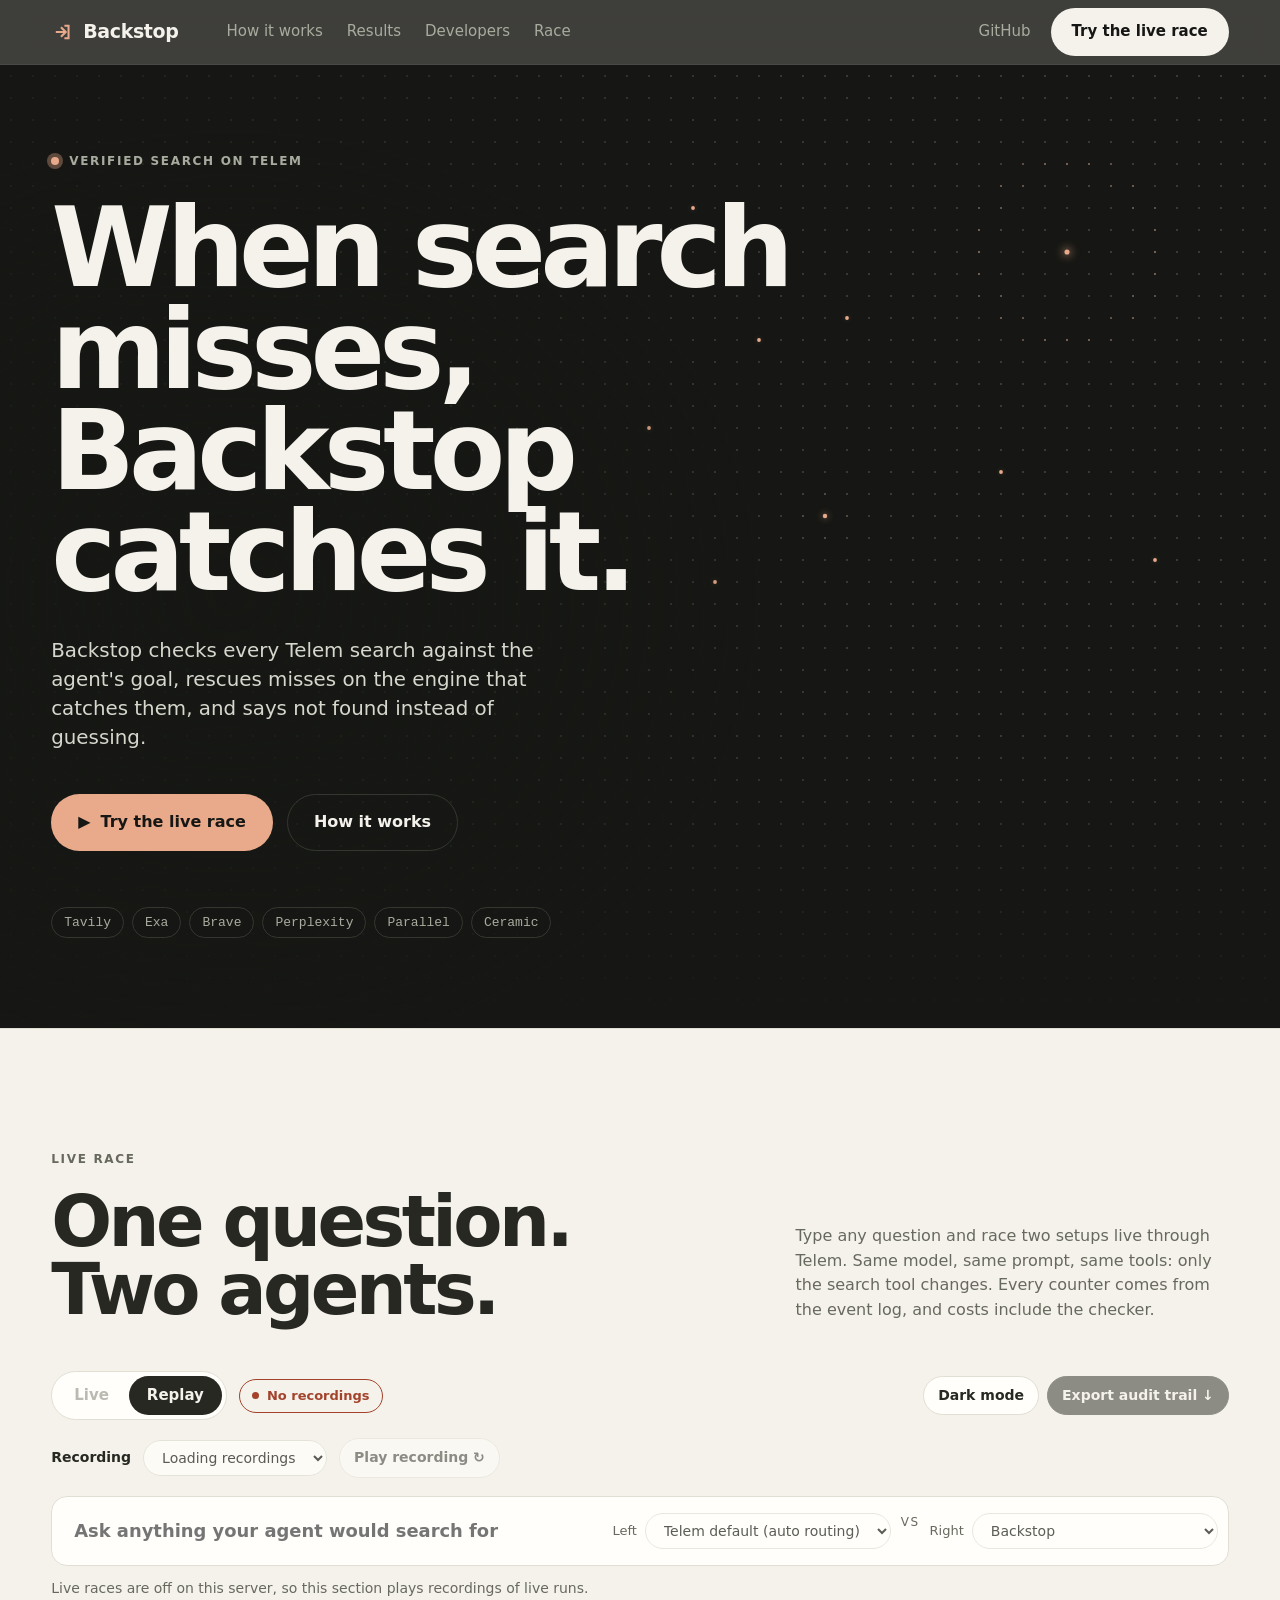
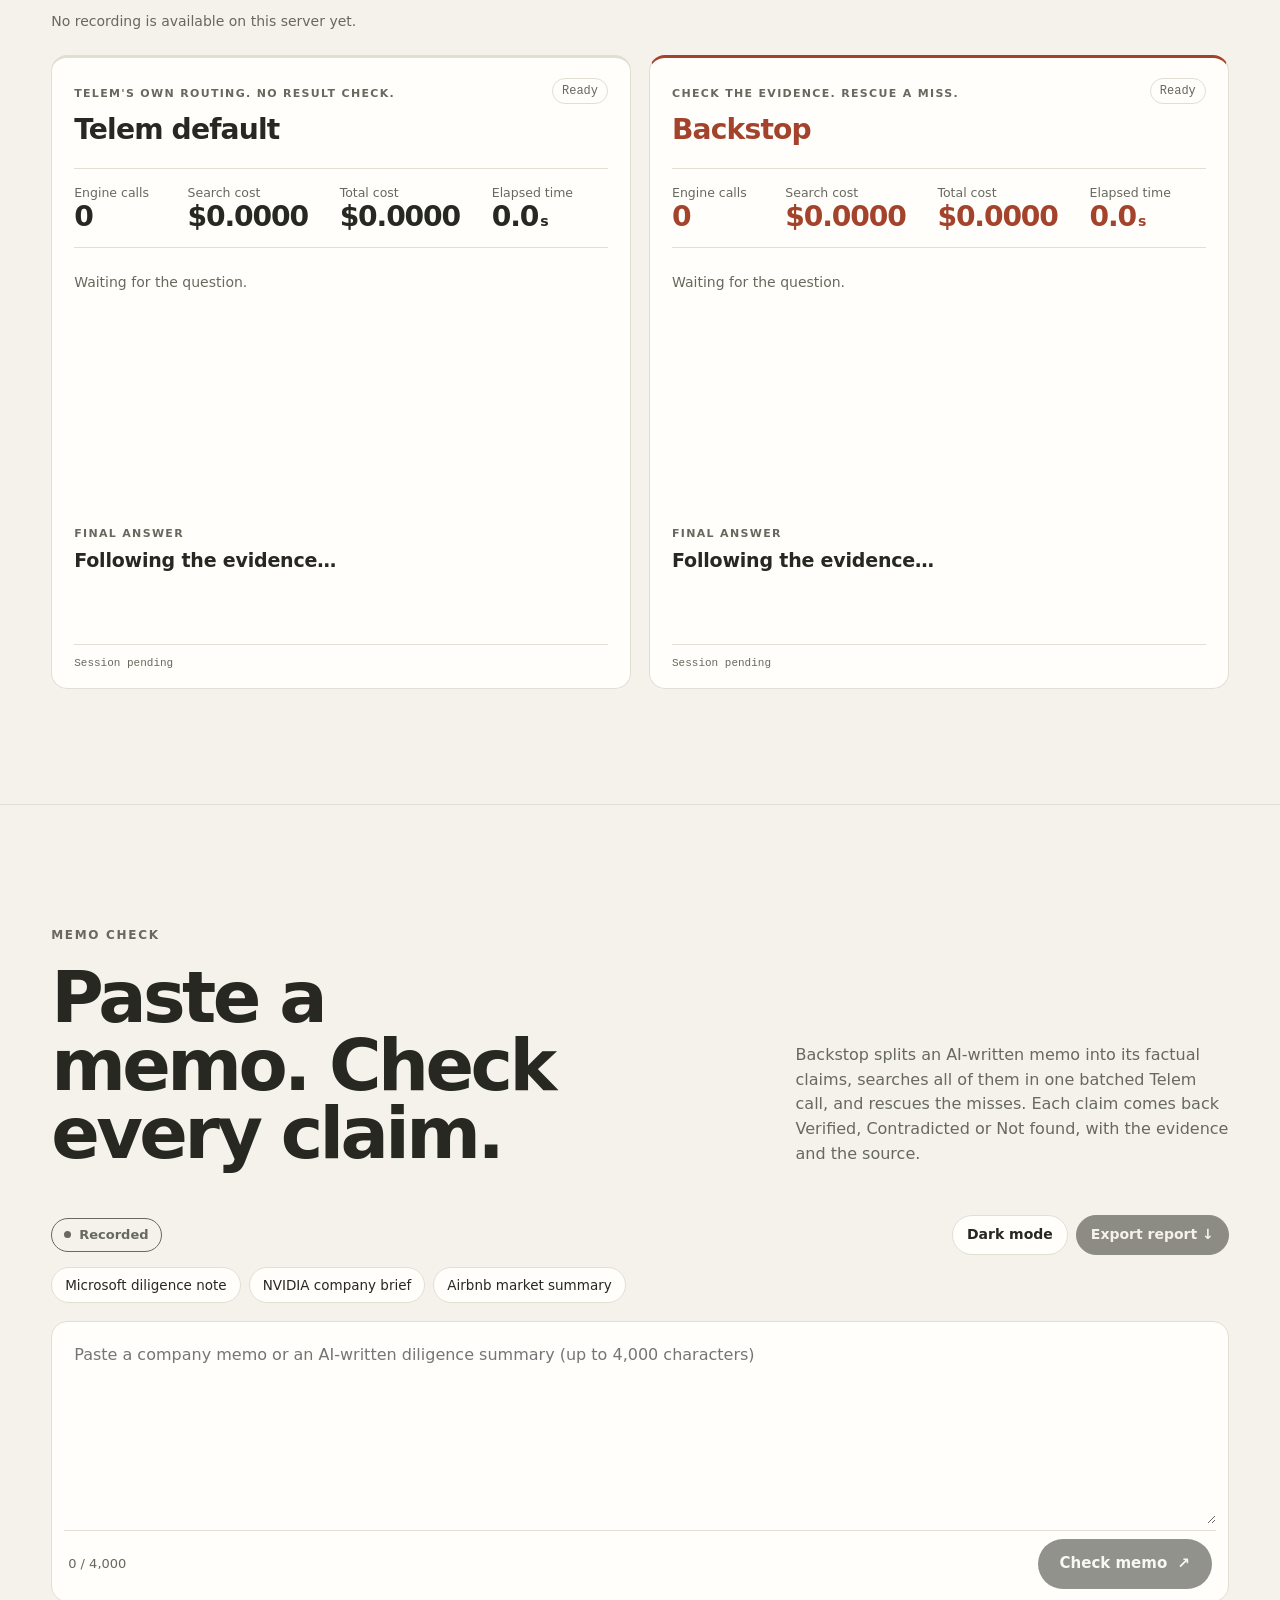
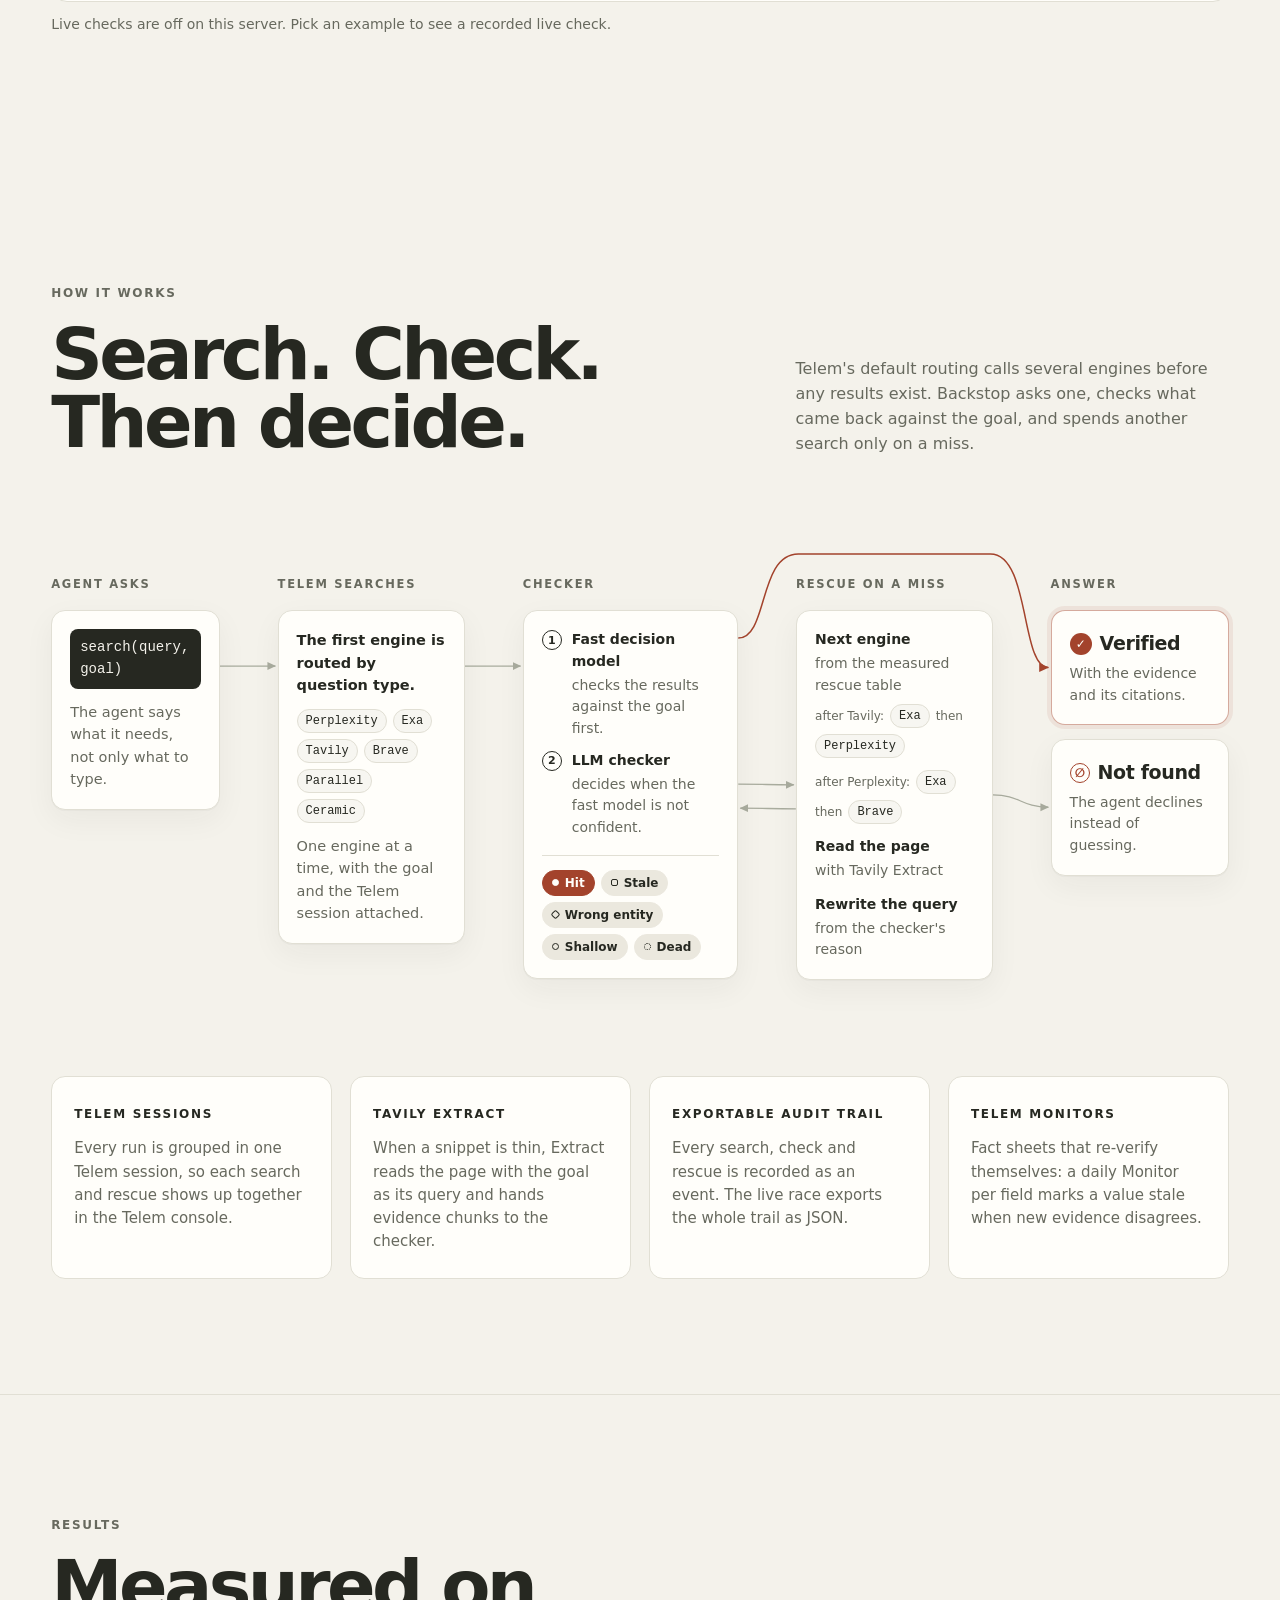
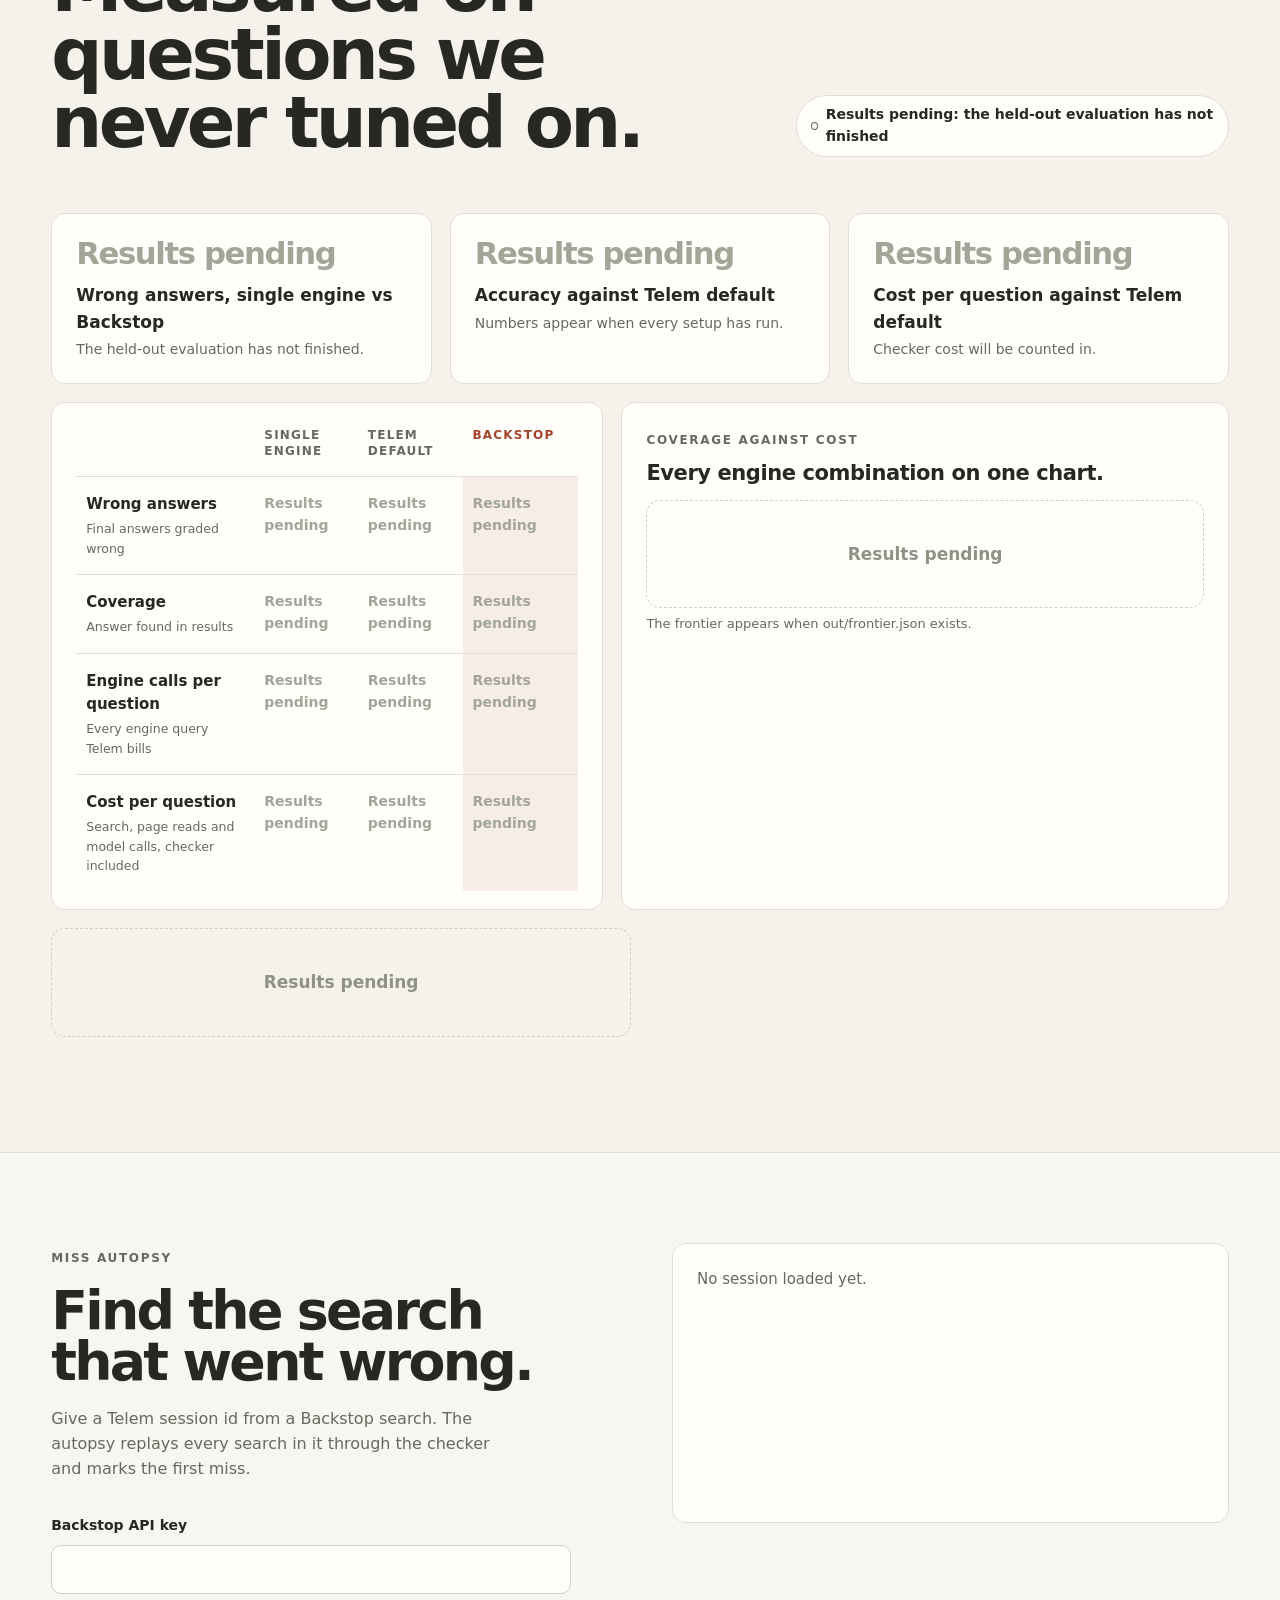
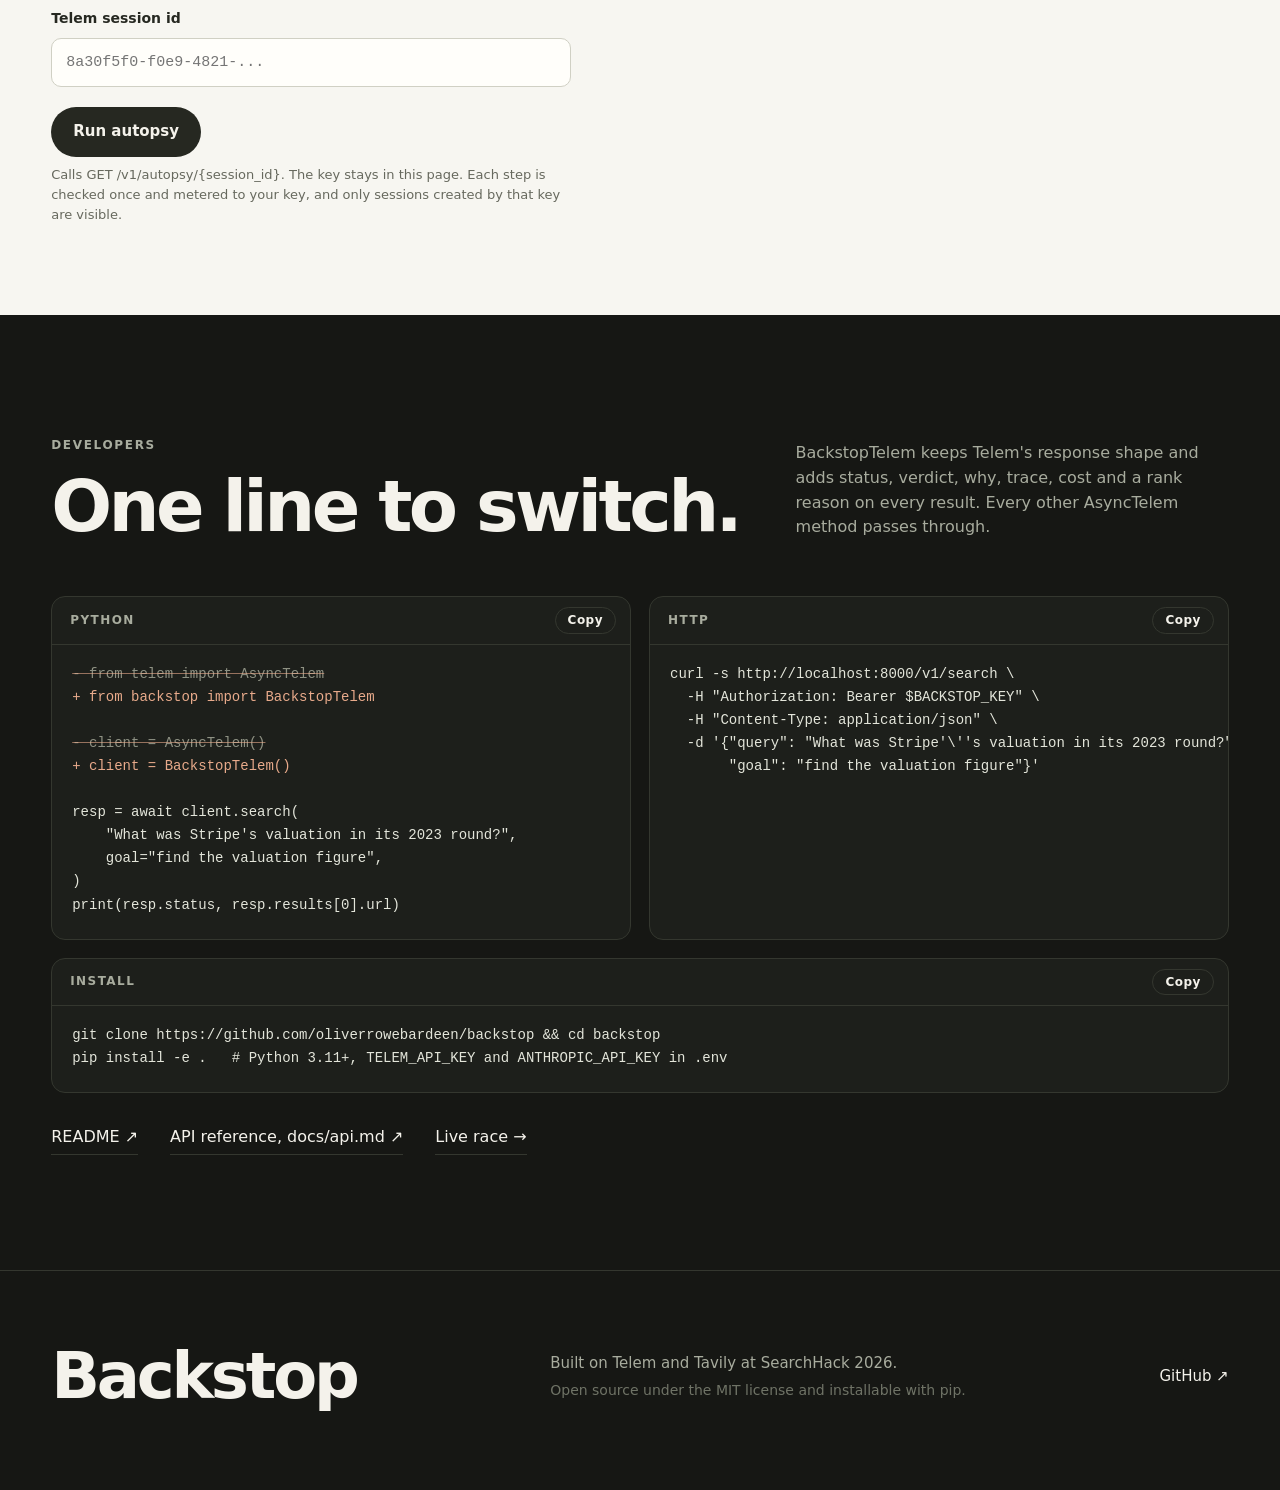
==== ui/index.html @ 107531ae "S10: Check a memo section on the product page: examples, live check, highlights, side panel, export " ====
<!doctype html>
<html lang="en">
<head>
  <meta charset="utf-8">
  <meta name="viewport" content="width=device-width, initial-scale=1">
  <meta name="theme-color" content="#161714">
  <title>Backstop · Verified search on Telem</title>
  <meta name="description" content="Backstop checks every Telem search against the agent's goal, rescues misses on the engine that catches them, and says not found instead of guessing.">
  <meta property="og:title" content="Backstop · When search misses, Backstop catches it.">
  <meta property="og:description" content="Verified search for AI agents, built on Telem and Tavily.">
  <link rel="icon" href="/ui/favicon.svg" type="image/svg+xml">
  <link rel="stylesheet" href="/ui/style.css">
  <script type="module" src="/ui/app.js"></script>
  <script type="module" src="/ui/race.js"></script>
  <link rel="stylesheet" href="/ui/memo.css">
  <script type="module" src="/ui/memo.js"></script>
</head>
<body>
  <a class="skip" href="#race">Skip to the live race</a>

  <header class="nav" id="top">
    <div class="wrap nav-inner">
      <a class="wordmark" href="/" aria-label="Backstop home">
        <svg viewBox="0 0 64 64" aria-hidden="true" class="mark"><path d="M39 14h12v36H39M14 32h29M29 18l14 14-14 14" fill="none" stroke="currentColor" stroke-width="6"/></svg>
        <span>Backstop</span>
      </a>
      <nav class="nav-links" aria-label="Sections">
        <a href="#how">How it works</a>
        <a href="#results">Results</a>
        <a href="#developers">Developers</a>
        <a href="#race">Race</a>
      </nav>
      <div class="nav-actions">
        <a class="nav-github" href="https://github.com/oliverrowebardeen/backstop" rel="noopener noreferrer">GitHub</a>
        <a class="btn btn-primary" href="#race">Try the live race</a>
      </div>
    </div>
  </header>

  <main>
    <section class="hero dark" aria-labelledby="hero-title">
      <canvas class="dots" aria-hidden="true"></canvas>
      <div class="wrap hero-inner">
        <p class="label label-dark"><span class="live-dot" aria-hidden="true"></span>Verified search on Telem</p>
        <h1 id="hero-title">When search misses, <span class="nowrap">Backstop</span> catches&nbsp;it.</h1>
        <p class="hero-sub">Backstop checks every Telem search against the agent's goal, rescues misses on the engine that catches them, and says not found instead of guessing.</p>
        <div class="hero-ctas">
          <a class="btn btn-accent btn-lg" href="#race"><span aria-hidden="true">&#9654;</span> Try the live race</a>
          <a class="btn btn-ghost btn-lg" href="#how">How it works</a>
        </div>
        <ul class="hero-engines" aria-label="Engines Backstop can call through Telem; the first engine is routed by question type">
          <li>Tavily</li><li>Exa</li><li>Brave</li><li>Perplexity</li><li>Parallel</li><li>Ceramic</li>
        </ul>
      </div>
    </section>

    <section class="race-section" id="race" data-theme="light" aria-labelledby="race-title">
      <div class="wrap">
        <div class="section-head">
          <div>
            <p class="label">Live race</p>
            <h2 id="race-title">One question. Two&nbsp;agents.</h2>
          </div>
          <p class="section-intro">Type any question and race two setups live through Telem. Same model, same prompt, same tools: only the search tool changes. Every counter comes from the event log, and costs include the checker.</p>
        </div>
        <div class="race-bar">
          <div class="race-modes">
            <div class="mode-toggle" role="group" aria-label="Race mode">
              <button type="button" id="mode-live" aria-pressed="false">Live</button>
              <button type="button" id="mode-replay" aria-pressed="true">Replay</button>
            </div>
            <span id="race-mode" class="race-badge">Loading</span>
          </div>
          <div class="race-tools">
            <button class="chip-button" id="race-theme" type="button" aria-pressed="true" aria-label="Toggle race dark mode">Dark mode</button>
            <button class="chip-button" id="stop-button" type="button" hidden>Stop run &#9632;</button>
            <button class="chip-button" id="save-recording" type="button" hidden>Save as recording</button>
            <button class="chip-button chip-button-strong" id="export-audit" type="button" disabled>Export audit trail &#8595;</button>
          </div>
        </div>
        <div class="race-recording" id="replay-controls">
          <label for="replay-select">Recording</label>
          <select id="replay-select" disabled><option>Loading recordings</option></select>
          <button class="chip-button" id="replay-button" type="button" disabled>Play recording &#8635;</button>
        </div>
        <form id="race-form" class="race-form" novalidate>
          <div class="race-input">
            <label class="sr-only" for="question">Your question</label>
            <input id="question" name="question" readonly placeholder="Ask anything your agent would search for" maxlength="300" required autocomplete="off" aria-describedby="question-error">
            <button class="btn btn-dark" id="run-button" type="submit" hidden disabled>Run race <span aria-hidden="true">&#8599;</span></button>
          </div>
          <div class="setup-pickers">
            <label>Left <select id="left-setup" disabled><option value="telem_default">Telem default (auto routing)</option><option value="single">Single engine (Tavily)</option><option value="second_opinion">Backstop</option></select></label>
            <span class="versus" aria-hidden="true">vs</span>
            <label>Right <select id="right-setup" disabled><option value="telem_default">Telem default (auto routing)</option><option value="single">Single engine (Tavily)</option><option value="second_opinion" selected>Backstop</option></select></label>
          </div>
        </form>
        <p id="question-error" class="race-error" role="alert" hidden></p>
        <div class="example-chips" id="example-chips" aria-label="Example questions" hidden></div>
        <p id="replay-only" class="race-note">Live races are off on this server, so this section plays recordings of live runs.</p>
        <div id="demo-code-box" class="race-credentials" hidden><label for="demo-code">Demo code</label><input id="demo-code" type="password" autocomplete="off" spellcheck="false" aria-describedby="demo-help"><p id="demo-help">Ask the team for the code. It is remembered in this browser.</p></div>
        <div id="credentials" class="race-credentials" hidden><label for="api-key">Backstop API key</label><input id="api-key" type="password" autocomplete="off" spellcheck="false" aria-describedby="key-help"><p id="key-help">Required for live races on this server. Kept only in this page until you close or reload it.</p></div>
        <p id="race-message" class="race-message" role="status"></p>
        <div class="columns" id="columns"></div>
        <p class="race-honest" id="race-honest" hidden></p>
      </div>
      <template id="column-template"><article class="race-column"><header class="column-head"><div><span class="column-tag"></span><h3 class="column-name"></h3></div><span class="run-status">Ready</span></header><dl class="counters"><div title="Every engine query Telem runs and bills. One Telem default request can fan out to many engines."><dd class="engine-count">0</dd><dt>Engine calls</dt></div><div title="Engine calls, page reads and the checker."><dd class="search-cost">$0.0000</dd><dt>Search cost</dt></div><div title="Search cost plus the agent model's own turns."><dd class="cost-count">$0.0000</dd><dt>Total cost</dt></div><div><dd class="time-count">0.0<span>s</span></dd><dt>Elapsed time</dt></div></dl><ol class="steps" aria-label="Search events"><li class="empty">Waiting for the question.</li></ol><div class="answer"><p class="answer-label">Final answer</p><p class="answer-text">Following the evidence.</p><div class="sources"></div><details class="answer-details" hidden><summary>Read full answer</summary><p class="answer-full"></p></details><p class="grade-note" hidden>Not graded: live question</p><button class="chip-button watch-recorded" type="button" hidden>Watch a recorded run instead</button></div><p class="session">Session pending</p></article></template>
    </section>

    <!-- S10: Check a memo (ui/memo.js, ui/memo.css) -->
    <section class="race-section memo-section" id="memo" data-theme="light" aria-labelledby="memo-title">
      <div class="wrap">
        <div class="section-head">
          <div>
            <p class="label">Memo check</p>
            <h2 id="memo-title">Paste a memo. Check every&nbsp;claim.</h2>
          </div>
          <p class="section-intro">Backstop splits an AI-written memo into its factual claims, searches all of them in one batched Telem call, and rescues the misses. Each claim comes back Verified, Contradicted or Not found, with the evidence and the source.</p>
        </div>
        <div class="race-bar">
          <div class="race-modes"><span id="memo-mode" class="race-badge">Loading</span></div>
          <div class="race-tools">
            <button class="chip-button" id="memo-theme" type="button" aria-pressed="true" aria-label="Toggle memo check dark mode">Dark mode</button>
            <button class="chip-button chip-button-strong" id="memo-export" type="button" disabled>Export report &#8595;</button>
          </div>
        </div>
        <div class="example-chips" id="memo-examples" aria-label="Example memos" hidden></div>
        <form id="memo-form" class="memo-form" novalidate>
          <label class="sr-only" for="memo-input">Memo to check</label>
          <textarea id="memo-input" maxlength="4000" placeholder="Paste a company memo or an AI-written diligence summary (up to 4,000 characters)" spellcheck="true" aria-describedby="memo-count"></textarea>
          <div class="memo-form-foot">
            <span class="memo-count" id="memo-count">0 / 4,000</span>
            <button class="btn btn-dark" id="memo-run" type="submit" disabled>Check memo <span aria-hidden="true">&#8599;</span></button>
          </div>
        </form>
        <p id="memo-live-off" class="race-note" hidden>Live checks are off on this server. Pick an example to see a recorded live check.</p>
        <div id="memo-code-box" class="race-credentials" hidden><label for="memo-code">Demo code</label><input id="memo-code" type="password" autocomplete="off" spellcheck="false" aria-describedby="memo-code-help"><p id="memo-code-help">The same code as the live race. It is remembered in this browser.</p></div>
        <div id="memo-key-box" class="race-credentials" hidden><label for="memo-key">Backstop API key</label><input id="memo-key" type="password" autocomplete="off" spellcheck="false"></div>
        <p id="memo-progress" class="memo-progress" role="status" hidden></p>
        <p id="memo-message" class="race-message" role="status"></p>
        <div id="memo-result" class="memo-result" hidden>
          <div class="memo-summary">
            <div class="memo-totals" id="memo-totals" aria-label="Claim verdicts"></div>
            <dl class="memo-counters" id="memo-counters"></dl>
          </div>
          <div class="memo-session" id="memo-session"></div>
          <p class="memo-replay-note" id="memo-replay-note" hidden></p>
          <div class="memo-body">
            <div class="memo-text" id="memo-text" aria-label="Memo with checked claims highlighted"></div>
            <aside class="memo-panel" id="memo-panel" aria-live="polite" aria-label="Claim details"></aside>
          </div>
        </div>
      </div>
    </section>

    <section class="how light" id="how" aria-labelledby="how-title">
      <div class="wrap">
        <div class="section-head">
          <div>
            <p class="label">How it works</p>
            <h2 id="how-title">Search. Check. Then&nbsp;decide.</h2>
          </div>
          <p class="section-intro">Telem's default routing calls several engines before any results exist. Backstop asks one, checks what came back against the goal, and spends another search only on a miss.</p>
        </div>

        <div class="flow" aria-label="How one Backstop search runs, left to right">
          <svg class="flow-lines" aria-hidden="true"></svg>
          <div class="flow-col">
            <p class="col-label">Agent asks</p>
            <div class="fcard" id="f-ask">
              <code class="fcode">search(query, goal)</code>
              <p>The agent says what it needs, not only what to type.</p>
            </div>
          </div>
          <div class="flow-col">
            <p class="col-label">Telem searches</p>
            <div class="fcard" id="f-first">
              <p class="fcard-lead">The first engine is routed by question type.</p>
              <ul class="chip-row" aria-label="Engines Backstop can call through Telem">
                <li class="engine-tag">Perplexity</li><li class="engine-tag">Exa</li><li class="engine-tag">Tavily</li><li class="engine-tag">Brave</li><li class="engine-tag">Parallel</li><li class="engine-tag">Ceramic</li>
              </ul>
              <p>One engine at a time, with the goal and the Telem session attached.</p>
            </div>
          </div>
          <div class="flow-col">
            <p class="col-label">Checker</p>
            <div class="fcard" id="f-check">
              <ol class="cascade">
                <li><strong>Fast decision model</strong><span>checks the results against the goal first.</span></li>
                <li><strong>LLM checker</strong><span>decides when the fast model is not confident.</span></li>
              </ol>
              <ul class="chip-row verdict-row" aria-label="Verdicts">
                <li class="verdict verdict-hit">Hit</li><li class="verdict verdict-stale">Stale</li><li class="verdict verdict-wrong-entity">Wrong entity</li><li class="verdict verdict-shallow">Shallow</li><li class="verdict verdict-dead">Dead</li>
              </ul>
            </div>
          </div>
          <div class="flow-col">
            <p class="col-label">Rescue on a miss</p>
            <div class="fcard" id="f-rescue">
              <ul class="rescue-list">
                <li><strong>Next engine</strong><span>from the measured rescue table</span>
                  <ul class="chip-row chain" id="retry-chain" aria-label="Rescue order">
                    <li class="engine-tag">Exa</li><li class="chain-then">then</li><li class="engine-tag">Parallel</li>
                  </ul>
                </li>
                <li><strong>Read the page</strong><span>with Tavily Extract</span></li>
                <li><strong>Rewrite the query</strong><span>from the checker's reason</span></li>
              </ul>
            </div>
          </div>
          <div class="flow-col">
            <p class="col-label">Answer</p>
            <div class="fcard outcome outcome-ok" id="f-ok"><span class="outcome-title">Verified</span><span>With the evidence and its citations.</span></div>
            <div class="fcard outcome outcome-nf" id="f-nf"><span class="outcome-title">Not found</span><span>The agent declines instead of guessing.</span></div>
          </div>
        </div>
        <div class="strip">
          <article class="strip-card"><p class="label">Telem sessions</p><p>Every run is grouped in one Telem session, so each search and rescue shows up together in the Telem console.</p></article>
          <article class="strip-card"><p class="label">Tavily Extract</p><p>When a snippet is thin, Extract reads the page with the goal as its query and hands evidence chunks to the checker.</p></article>
          <article class="strip-card"><p class="label">Exportable audit trail</p><p>Every search, check and rescue is recorded as an event. The live race exports the whole trail as JSON.</p></article>
          <article class="strip-card"><p class="label">Telem Monitors</p><p>Fact sheets that re-verify themselves: a daily Monitor per field marks a value stale when new evidence disagrees.</p></article>
        </div>
      </div>
    </section>

    <section class="results light" id="results" aria-labelledby="results-title">
      <div class="wrap">
        <div class="section-head">
          <div>
            <p class="label">Results</p>
            <h2 id="results-title">Measured on questions we never tuned&nbsp;on.</h2>
          </div>
          <p class="results-status is-pending">Loading results</p>
        </div>
        <div class="headline-numbers"></div>
        <div class="results-grid">
          <div class="table-card">
            <table class="results-table">
              <caption class="sr-only">Single engine, Telem default and Backstop on the held-out questions</caption>
              <thead><tr><th scope="col"><span class="sr-only">Metric</span></th><th scope="col">Single engine</th><th scope="col">Telem default</th><th scope="col" class="is-ours">Backstop</th></tr></thead>
              <tbody></tbody>
            </table>
          </div>
          <figure class="chart-card">
            <figcaption><p class="label">Coverage against cost</p><p class="chart-title">Every engine combination on one&nbsp;chart.</p></figcaption>
            <div class="frontier-chart"></div>
            <p class="chart-note"></p>
          </figure>
        </div>
        <div class="findings"></div>
      </div>
    </section>

    <section class="autopsy light" id="autopsy" aria-labelledby="autopsy-title">
      <div class="wrap autopsy-grid">
        <div>
          <p class="label">Miss autopsy</p>
          <h2 id="autopsy-title">Find the search that went&nbsp;wrong.</h2>
          <p class="section-intro">Give a Telem session id from a Backstop search. The autopsy replays every search in it through the checker and marks the first miss.</p>
          <form class="autopsy-form" id="autopsy-form">
            <label for="autopsy-key">Backstop API key</label>
            <input id="autopsy-key" type="password" autocomplete="off" spellcheck="false" required aria-describedby="autopsy-help">
            <label for="autopsy-session">Telem session id</label>
            <input id="autopsy-session" class="mono" autocomplete="off" spellcheck="false" required maxlength="200" placeholder="8a30f5f0-f0e9-4821-...">
            <button class="btn btn-dark" type="submit">Run autopsy</button>
            <p id="autopsy-help" class="form-help">Calls GET /v1/autopsy/{session_id}. The key stays in this page. Each step is checked once and metered to your key, and only sessions created by that key are visible.</p>
          </form>
        </div>
        <div class="autopsy-panel">
          <p class="autopsy-message" role="status" aria-live="polite">No session loaded yet.</p>
          <ol class="autopsy-steps"></ol>
        </div>
      </div>
    </section>

    <section class="dev dark" id="developers" aria-labelledby="dev-title">
      <div class="wrap">
        <div class="section-head">
          <div>
            <p class="label label-dark">Developers</p>
            <h2 id="dev-title">One line to&nbsp;switch.</h2>
          </div>
          <p class="section-intro">BackstopTelem keeps Telem's response shape and adds status, verdict, why, trace, cost and a rank reason on every result. Every other AsyncTelem method passes through.</p>
        </div>
        <div class="code-grid">
          <div class="code-card">
            <div class="code-head"><span>Python</span><button class="copy" type="button" data-copy="code-py">Copy</button></div>
<pre id="code-py"><code><span class="line del">from telem import AsyncTelem</span>
<span class="line add">from backstop import BackstopTelem</span>

<span class="line del">client = AsyncTelem()</span>
<span class="line add">client = BackstopTelem()</span>

resp = await client.search(
    "What was Stripe's valuation in its 2023 round?",
    goal="find the valuation figure",
)
print(resp.status, resp.results[0].url)</code></pre>
          </div>
          <div class="code-card">
            <div class="code-head"><span>HTTP</span><button class="copy" type="button" data-copy="code-curl">Copy</button></div>
<pre id="code-curl"><code>curl -s http://localhost:8000/v1/search \
  -H "Authorization: Bearer $BACKSTOP_KEY" \
  -H "Content-Type: application/json" \
  -d '{"query": "What was Stripe'\''s valuation in its 2023 round?",
       "goal": "find the valuation figure"}'</code></pre>
          </div>
          <div class="code-card code-card-wide">
            <div class="code-head"><span>Install</span><button class="copy" type="button" data-copy="code-install">Copy</button></div>
<pre id="code-install"><code>git clone https://github.com/oliverrowebardeen/backstop && cd backstop
pip install -e .   # Python 3.11+, TELEM_API_KEY and ANTHROPIC_API_KEY in .env</code></pre>
          </div>
        </div>
        <div class="dev-links">
          <a href="https://github.com/oliverrowebardeen/backstop#readme" rel="noopener noreferrer">README <span aria-hidden="true">&#8599;</span></a>
          <a href="https://github.com/oliverrowebardeen/backstop/blob/main/docs/api.md" rel="noopener noreferrer">API reference, docs/api.md <span aria-hidden="true">&#8599;</span></a>
          <a href="#race">Live race <span aria-hidden="true">&#8594;</span></a>
        </div>
      </div>
    </section>
  </main>

  <footer class="footer dark">
    <div class="wrap footer-inner">
      <p class="footer-mark">Backstop</p>
      <div>
        <p>Built on Telem and Tavily at SearchHack 2026.</p>
        <p class="footer-note">Open source under the MIT license and installable with pip.</p>
      </div>
      <a href="https://github.com/oliverrowebardeen/backstop" rel="noopener noreferrer">GitHub <span aria-hidden="true">&#8599;</span></a>
    </div>
  </footer>
  <noscript><p class="wrap">The live race and results need JavaScript. <a href="https://github.com/oliverrowebardeen/backstop">Read the project on GitHub.</a></p></noscript>
</body>
</html>
---- ui/style.css ----
/* Backstop product site. Palette comes from the repo's existing UI (race.css):
   paper #f4f2eb, white #fffefa, ink #262821, muted #67695e, rule #d0d0c4,
   dark #232620, dark-rule #4b4f43, accent #a3432c, accent-light #e8aa8b.
   Only neutral shades are added. */
:root {
  --paper: #f4f2eb;
  --white: #fffefa;
  --ink: #262821;
  --muted: #67695e;
  --rule: #d0d0c4;
  --dark: #232620;
  --dark-rule: #4b4f43;
  --accent: #a3432c;
  --accent-light: #e8aa8b;
  /* Added neutrals */
  --night: #161714;
  --night-2: #1d1f1b;
  --night-line: #34372f;
  --on-dark: #f4f2eb;
  --on-dark-muted: #a8ac9e;
  --on-dark-faint: #6f7366;
  --paper-2: #ebe8de;
  --card-line: #e1dfd4;
  --soft: #f7f6f1;
  /* Accent derivatives */
  --accent-wash: rgba(163, 67, 44, 0.09);
  --accent-glow: rgba(232, 170, 139, 0.35);
  --dot-base: rgba(244, 242, 235, 0.2);
  --dot-accent: #e8aa8b;
  /* Type and shape */
  --sans: Inter, "Inter var", ui-sans-serif, system-ui, -apple-system, "Segoe UI", "Helvetica Neue", Arial, sans-serif;
  --mono: ui-monospace, "SFMono-Regular", "SF Mono", Menlo, Consolas, monospace;
  --radius: 14px;
  --radius-lg: 16px;
  --shadow-card: 0 30px 80px rgba(0, 0, 0, 0.45), 0 2px 0 rgba(255, 255, 255, 0.6) inset;
  --gutter: clamp(20px, 4vw, 64px);
  color-scheme: light;
}

*, *::before, *::after { box-sizing: border-box; }
html { scroll-behavior: smooth; scroll-padding-top: 76px; -webkit-text-size-adjust: 100%; }
body { margin: 0; background: var(--paper); color: var(--ink); font: 17px/1.55 var(--sans); -webkit-font-smoothing: antialiased; text-rendering: optimizeLegibility; }
h1, h2, h3, p, ul, ol, dl, dd, figure, blockquote { margin: 0; }
ul, ol { padding: 0; list-style: none; }
a { color: inherit; text-underline-offset: 4px; }
button, input { font: inherit; color: inherit; }
button { cursor: pointer; }
button:disabled { cursor: default; opacity: 0.5; }
:focus-visible { outline: 2px solid var(--accent); outline-offset: 3px; border-radius: 6px; }
.dark :focus-visible { outline-color: var(--accent-light); }
[hidden] { display: none !important; }
.mono, code, pre { font-family: var(--mono); }
.sr-only { position: absolute; width: 1px; height: 1px; margin: -1px; padding: 0; overflow: hidden; clip: rect(0 0 0 0); white-space: nowrap; border: 0; }
.nowrap { white-space: nowrap; }
.wrap { width: min(1440px, 100% - 2 * var(--gutter)); margin-inline: auto; }
.skip { position: absolute; left: 16px; top: -80px; z-index: 50; background: var(--white); color: var(--ink); padding: 10px 16px; border-radius: 10px; }
.skip:focus { top: 12px; }

/* Shared type */
.label { font: 600 12px/1.4 var(--sans); letter-spacing: 0.14em; text-transform: uppercase; color: var(--muted); display: inline-flex; align-items: center; gap: 10px; }
.label-dark { color: var(--on-dark-muted); }
h1 { font-weight: 650; font-size: clamp(50px, min(8.6vw, 13vh), 156px); line-height: 0.92; letter-spacing: -0.055em; }
h2 { font-weight: 650; font-size: clamp(40px, 5.6vw, 100px); line-height: 0.95; letter-spacing: -0.05em; margin-top: 16px; text-wrap: balance; }
.section-head { display: grid; grid-template-columns: minmax(0, 1.6fr) minmax(0, 1fr); gap: clamp(24px, 4vw, 80px); align-items: end; }
.section-intro { font-size: clamp(16px, 1.2vw, 19px); color: var(--muted); max-width: 46ch; }
.dark .section-intro { color: var(--on-dark-muted); }
.dark { background: var(--night); color: var(--on-dark); }
.light { background: var(--paper); color: var(--ink); }
section { position: relative; padding-block: clamp(80px, 9vw, 150px); }

/* Buttons */
.btn { display: inline-flex; align-items: center; gap: 10px; border-radius: 999px; padding: 11px 20px; font-weight: 600; font-size: 15px; text-decoration: none; border: 1px solid transparent; white-space: nowrap; transition: background 0.15s, border-color 0.15s, color 0.15s; }
.btn-lg { padding: 15px 26px; font-size: 16px; }
.btn-primary { background: var(--on-dark); color: var(--night); }
.btn-primary:hover { background: var(--white); }
.btn-accent { background: var(--accent-light); color: var(--night); }
.btn-accent:hover { background: #f0bea4; }
.btn-ghost { border-color: var(--night-line); color: var(--on-dark); }
.btn-ghost:hover { border-color: var(--on-dark-muted); }
.btn-dark { background: var(--ink); color: var(--paper); border: 0; padding: 13px 22px; }
.btn-dark:hover { background: #3a3d33; }

/* Nav */
.nav { position: sticky; top: 0; z-index: 40; background: rgba(22, 23, 20, 0.82); color: var(--on-dark); backdrop-filter: saturate(140%) blur(12px); -webkit-backdrop-filter: saturate(140%) blur(12px); border-bottom: 1px solid rgba(255, 255, 255, 0.06); }
.nav-inner { display: flex; align-items: center; gap: 28px; height: 64px; }
.wordmark { display: inline-flex; align-items: center; gap: 10px; font-weight: 700; font-size: 19px; letter-spacing: -0.02em; text-decoration: none; }
.mark { width: 22px; height: 22px; color: var(--accent-light); }
.nav-links { display: flex; gap: 24px; margin-left: 20px; font-size: 15px; color: var(--on-dark-muted); }
.nav-links a, .nav-github { text-decoration: none; }
.nav-links a:hover, .nav-github:hover { color: var(--on-dark); }
.nav-actions { margin-left: auto; display: flex; align-items: center; gap: 20px; font-size: 15px; color: var(--on-dark-muted); }

/* Hero */
.hero { min-height: min(calc(100svh - 64px), 980px); display: flex; align-items: center; overflow: hidden; padding-block: clamp(56px, 9vh, 110px) clamp(64px, 10vh, 120px); }
.hero .dots { position: absolute; inset: 0; width: 100%; height: 100%; display: block; }
.hero::after { content: ""; position: absolute; inset: 0; pointer-events: none; background: radial-gradient(ellipse 60% 70% at 18% 55%, rgba(22, 23, 20, 0.92), rgba(22, 23, 20, 0) 70%), linear-gradient(180deg, rgba(22, 23, 20, 0) 70%, var(--night)); }
.hero-inner { position: relative; z-index: 1; }
.hero h1 { max-width: 11.5ch; margin-top: 26px; }
.hero-sub { margin-top: 34px; max-width: 40ch; font-size: clamp(18px, 1.55vw, 25px); line-height: 1.45; color: #d6d8cd; }
.hero-ctas { display: flex; flex-wrap: wrap; gap: 14px; margin-top: 42px; }
.hero-engines { display: flex; flex-wrap: wrap; gap: 8px; margin-top: 56px; font: 13px/1 var(--mono); color: var(--on-dark-muted); }
.hero-engines li { padding: 8px 12px; border: 1px solid var(--night-line); border-radius: 999px; background: rgba(22, 23, 20, 0.6); }
.live-dot { width: 8px; height: 8px; border-radius: 50%; background: var(--accent-light); box-shadow: 0 0 0 4px var(--accent-glow); }

/* Shared chips */
.engine-tag { font: 12px/1 var(--mono); padding: 5px 8px; border-radius: 999px; border: 1px solid var(--card-line); background: var(--soft); color: var(--ink); }

/* Verdict chips: the word first, color as the second cue. One accent for the approving verdict. */
.verdict { display: inline-flex; align-items: center; gap: 6px; font: 600 12px/1 var(--sans); padding: 6px 9px; border-radius: 999px; border: 1px solid #c9cabe; color: var(--ink); background: var(--white); white-space: nowrap; }
.verdict::before { content: ""; width: 7px; height: 7px; border-radius: 50%; border: 1.5px solid currentColor; }
.verdict-hit { background: var(--accent); border-color: var(--accent); color: var(--white); }
.verdict-hit::before { background: currentColor; }
.verdict-not-found { border-color: var(--accent); color: var(--accent); }
.verdict-wrong-entity, .verdict-stale, .verdict-shallow, .verdict-dead { background: var(--paper-2); border-color: var(--paper-2); }
.verdict-wrong-entity::before { border-radius: 2px; transform: rotate(45deg); }
.verdict-dead::before { border-style: dotted; }
.verdict-stale::before { border-radius: 2px; }

/* How it works: one search, left to right */
.how { background: var(--paper); }
.flow { position: relative; display: grid; grid-template-columns: minmax(0, 0.9fr) minmax(0, 1fr) minmax(0, 1.15fr) minmax(0, 1.05fr) minmax(0, 0.95fr); gap: clamp(28px, 4.5vw, 84px); margin-top: clamp(40px, 5vw, 72px); padding-top: 56px; padding-bottom: 24px; align-items: start; }
.flow-lines { position: absolute; top: 0; left: 0; width: 100%; overflow: visible; pointer-events: none; z-index: 0; }
.flow-col { position: relative; z-index: 1; display: flex; flex-direction: column; gap: 14px; }
.col-label { font: 600 11.5px/1.4 var(--sans); letter-spacing: 0.15em; text-transform: uppercase; color: var(--muted); margin-bottom: 4px; }
.fcard { position: relative; background: var(--white); border: 1px solid var(--card-line); border-radius: var(--radius); padding: 18px; box-shadow: 0 1px 0 rgba(38, 40, 33, 0.03), 0 10px 30px rgba(38, 40, 33, 0.05); font-size: 15px; }
.fcard p { margin-top: 12px; color: var(--muted); font-size: 14.5px; }
.fcard .fcard-lead { margin: 0 0 12px; color: var(--ink); font-size: 14.5px; font-weight: 550; }
.fcode { display: inline-block; font-size: 14px; padding: 8px 10px; border-radius: 8px; background: var(--ink); color: var(--paper); }
.chip-row { display: flex; flex-wrap: wrap; gap: 6px; }
.cascade { display: grid; gap: 10px; counter-reset: cascade; }
.cascade li { display: grid; gap: 2px; padding-left: 30px; position: relative; font-size: 14px; color: var(--muted); counter-increment: cascade; }
.cascade li::before { content: counter(cascade); position: absolute; left: 0; top: 1px; width: 20px; height: 20px; display: grid; place-items: center; border-radius: 50%; border: 1px solid var(--ink); color: var(--ink); font: 650 11px/1 var(--sans); }
.cascade strong { color: var(--ink); font-weight: 650; }
.verdict-row { margin-top: 16px; padding-top: 14px; border-top: 1px solid var(--card-line); }
.rescue-list { display: grid; gap: 12px; }
.rescue-list > li { display: grid; gap: 2px; font-size: 14px; color: var(--muted); }
.rescue-list strong { color: var(--ink); font-weight: 650; }
.chain { align-items: center; margin-top: 6px; }
.chain-then, .chain-after { font-size: 12px; color: var(--muted); }
.chain-break { flex-basis: 100%; height: 0; }
.outcome { display: grid; gap: 4px; }
.outcome span:last-child { font-size: 14px; color: var(--muted); }
.outcome-title { font-weight: 700; font-size: 19px; letter-spacing: -0.02em; display: inline-flex; align-items: center; gap: 8px; }
.outcome-ok { border-color: rgba(163, 67, 44, 0.45); box-shadow: 0 0 0 4px var(--accent-wash); }
.outcome-ok .outcome-title::before { content: "\2713"; display: inline-grid; place-items: center; width: 22px; height: 22px; border-radius: 50%; background: var(--accent); color: var(--white); font-size: 12px; }
.outcome-nf .outcome-title::before { content: "\2205"; display: inline-grid; place-items: center; width: 20px; height: 20px; border-radius: 50%; border: 1.5px solid var(--accent); color: var(--accent); font-size: 12px; }
.conn { fill: none; stroke: #a9ac9e; stroke-width: 1.3; }
.conn-hit { stroke: var(--accent); stroke-width: 1.5; }
.conn-arrow { fill: #a9ac9e; }
.conn-arrow-hit { fill: var(--accent); }
.strip { display: grid; grid-template-columns: repeat(4, minmax(0, 1fr)); gap: 18px; margin-top: 72px; }
.strip-card { background: var(--white); border: 1px solid var(--card-line); border-radius: var(--radius); padding: 22px 22px 24px; }
.strip-card .label { color: var(--ink); }
.strip-card p:last-child { margin-top: 12px; color: var(--muted); font-size: 15px; }

/* Results */
.results { border-top: 1px solid var(--card-line); }
.results-status { justify-self: start; display: inline-flex; align-items: center; gap: 8px; font-size: 14px; font-weight: 600; padding: 8px 14px; border-radius: 999px; background: var(--white); border: 1px solid var(--card-line); }
.results-status::before { content: ""; width: 8px; height: 8px; border-radius: 50%; background: var(--accent); }
.results-status.is-pending::before { background: transparent; border: 1.5px solid var(--muted); }
.headline-numbers { display: grid; grid-template-columns: repeat(3, minmax(0, 1fr)); gap: 18px; margin-top: 56px; }
.headline-tile { background: var(--white); border: 1px solid var(--card-line); border-radius: var(--radius); padding: 24px 24px 22px; }
.tile-value { font-size: clamp(34px, 3.6vw, 62px); font-weight: 650; letter-spacing: -0.045em; line-height: 1; font-variant-numeric: tabular-nums; }
.headline-tile.is-pending .tile-value { color: #a3a598; font-size: clamp(26px, 2.4vw, 40px); }
.tile-label { margin-top: 14px; font-weight: 600; }
.tile-detail { margin-top: 4px; font-size: 14px; color: var(--muted); }
.results-grid { display: grid; grid-template-columns: minmax(0, 1fr) minmax(0, 1.1fr); gap: 18px; margin-top: 18px; }
.table-card, .chart-card { background: var(--white); border: 1px solid var(--card-line); border-radius: var(--radius); padding: 10px 24px 18px; }
.chart-card { padding: 22px 24px 18px; }
.results-table { width: 100%; border-collapse: collapse; font-size: 15px; }
.results-table th, .results-table td { text-align: left; padding: 16px 10px; border-bottom: 1px solid var(--card-line); vertical-align: top; }
.results-table thead th { font: 600 12px/1.4 var(--sans); letter-spacing: 0.1em; text-transform: uppercase; color: var(--muted); padding-top: 14px; }
.results-table thead th.is-ours { color: var(--accent); }
.results-table tbody tr:last-child > * { border-bottom: 0; }
.cell-main { display: block; font-weight: 650; font-size: 17px; font-variant-numeric: tabular-nums; }
.cell-sub { display: block; margin-top: 3px; font-size: 12.5px; color: var(--muted); font-weight: 400; }
.results-table th .cell-main { font-size: 15px; }
td.is-ours { background: var(--accent-wash); }
td.is-ours .cell-main { color: var(--accent); }
td.is-pending .cell-main { color: #a3a598; font-weight: 550; font-size: 14px; }
.chart-title { margin-top: 6px; font-size: 21px; font-weight: 650; letter-spacing: -0.02em; }
.frontier-chart { margin-top: 10px; }
.frontier-svg { width: 100%; height: auto; display: block; }
.frontier-svg .grid { stroke: var(--card-line); }
.frontier-svg .axis { stroke: #a9ac9e; }
.frontier-svg .tick-label { font: 12px var(--sans); fill: var(--muted); }
.frontier-svg .axis-label { font: 600 13px var(--sans); fill: var(--ink); letter-spacing: 0.02em; }
.frontier-svg .dot-combo { fill: #b5b7aa; }
.frontier-svg .front-line { fill: none; stroke: #c9cbbf; stroke-width: 1.2; stroke-dasharray: 3 4; }
.frontier-svg .dot-base { fill: #6f7366; stroke: var(--white); stroke-width: 2; }
.frontier-svg .dot-ours { fill: var(--accent); stroke: var(--white); stroke-width: 2.5; }
.frontier-svg .point-label { font: 650 14px var(--sans); fill: var(--ink); paint-order: stroke; stroke: var(--white); stroke-width: 6px; }
.frontier-svg .label-ours { fill: var(--accent); }
.chart-note { margin-top: 6px; font-size: 13px; color: var(--muted); }
.findings { display: grid; grid-template-columns: repeat(2, minmax(0, 1fr)); gap: 18px; margin-top: 18px; }
.finding { background: var(--soft); border: 1px solid var(--card-line); border-radius: var(--radius); padding: 22px 24px; }
.finding-text { margin-top: 10px; font-size: 16px; line-height: 1.55; }
.pending-box { padding: 40px 20px; text-align: center; color: #8f9284; font-weight: 600; border: 1px dashed var(--rule); border-radius: var(--radius); }

/* Autopsy */
.autopsy { background: var(--soft); border-top: 1px solid var(--card-line); padding-block: clamp(70px, 7vw, 120px); }
.autopsy-grid { display: grid; grid-template-columns: minmax(0, 1fr) minmax(0, 1fr); gap: clamp(32px, 5vw, 96px); align-items: start; }
.autopsy h2 { font-size: clamp(36px, 4.2vw, 72px); }
.autopsy .section-intro { margin-top: 20px; }
.autopsy-form { display: grid; gap: 8px; margin-top: 28px; max-width: 520px; }
.autopsy-form label { font-size: 14px; font-weight: 600; margin-top: 6px; }
.autopsy-form input { width: 100%; padding: 12px 14px; border-radius: 10px; border: 1px solid var(--rule); background: var(--white); font-size: 15px; }
.autopsy-form .btn { justify-self: start; margin-top: 12px; }
.form-help { font-size: 13px; color: var(--muted); }
.autopsy-panel { background: var(--white); border: 1px solid var(--card-line); border-radius: var(--radius); padding: 24px; min-height: 280px; }
.autopsy-message { font-size: 15px; color: var(--muted); }
.autopsy-steps { margin-top: 18px; position: relative; display: grid; gap: 0; }
.autopsy-step { position: relative; padding: 14px 0 14px 22px; border-left: 1px solid var(--card-line); }
.autopsy-step::before { content: ""; position: absolute; left: -5px; top: 20px; width: 9px; height: 9px; border-radius: 50%; background: var(--white); border: 1.5px solid #9a9c90; }
.autopsy-step.is-first-miss::before { background: var(--accent); border-color: var(--accent); box-shadow: 0 0 0 4px var(--accent-wash); }
.autopsy-head { display: flex; flex-wrap: wrap; align-items: center; gap: 6px 8px; }
.step-index { font-size: 12px; color: var(--muted); }
.autopsy-query { margin-top: 6px; font-size: 13px; overflow-wrap: anywhere; }
.autopsy-why { margin-top: 4px; font-size: 14px; color: var(--muted); }
.autopsy-marker { margin-top: 8px; font-size: 14px; font-weight: 650; color: var(--accent); }
.autopsy-marker-hit { color: var(--ink); font-weight: 550; }

/* Developers */
.dev { background: var(--night); }
.code-grid { display: grid; grid-template-columns: minmax(0, 1fr) minmax(0, 1fr); gap: 18px; margin-top: 56px; }
.code-card { background: var(--night-2); border: 1px solid var(--night-line); border-radius: var(--radius); overflow: hidden; }
.code-card-wide { grid-column: 1 / -1; }
.code-head { display: flex; justify-content: space-between; align-items: center; padding: 10px 14px 10px 18px; border-bottom: 1px solid var(--night-line); font: 600 12px/1.4 var(--sans); letter-spacing: 0.12em; text-transform: uppercase; color: var(--on-dark-muted); }
.copy { border: 1px solid var(--night-line); background: transparent; color: var(--on-dark); border-radius: 999px; padding: 5px 12px; font: 600 12px/1.2 var(--sans); letter-spacing: 0.04em; text-transform: none; }
.copy:hover { border-color: var(--on-dark-muted); }
.code-card pre { margin: 0; padding: 18px 20px 22px; overflow-x: auto; font-size: 14px; line-height: 1.65; color: #e3e5da; }
.line { display: inline-block; width: 100%; }
.line.del { color: #8f9284; text-decoration: line-through; text-decoration-color: rgba(232, 170, 139, 0.6); }
.line.del::before { content: "- "; color: #8f9284; }
.line.add { color: var(--accent-light); }
.line.add::before { content: "+ "; }
.dev-links { display: flex; flex-wrap: wrap; gap: 14px 32px; margin-top: 32px; font-size: 16px; }
.dev-links a { text-decoration: none; border-bottom: 1px solid var(--night-line); padding-bottom: 4px; }
.dev-links a:hover { border-color: var(--accent-light); }

/* Footer */
.footer { padding-block: 56px 64px; border-top: 1px solid var(--night-line); }
.footer-inner { display: flex; flex-wrap: wrap; align-items: center; justify-content: space-between; gap: 24px 48px; color: var(--on-dark-muted); font-size: 15px; }
.footer-mark { font-weight: 700; font-size: clamp(40px, 5vw, 72px); letter-spacing: -0.05em; color: var(--on-dark); }
.footer-note { margin-top: 4px; font-size: 14px; color: var(--on-dark-faint); }
.footer a { text-decoration: none; color: var(--on-dark); }

/* Live race (the race view, now a section). Light by default; the toggle switches to dark. */
.race-section { --r-bg: var(--paper); --r-card: var(--white); --r-ink: var(--ink); --r-muted: var(--muted); --r-line: var(--card-line); --r-chip: var(--soft); --r-accent: var(--accent); --r-input: var(--white);
  background: var(--r-bg); color: var(--r-ink); border-top: 1px solid var(--card-line); transition: background 0.2s, color 0.2s; }
.race-section[data-theme="dark"] { --r-bg: var(--night); --r-card: var(--night-2); --r-ink: var(--on-dark); --r-muted: var(--on-dark-muted); --r-line: var(--night-line); --r-chip: #262823; --r-accent: var(--accent-light); --r-input: var(--night-2); }
.race-section[data-theme="dark"] .label, .race-section[data-theme="dark"] .section-intro { color: var(--on-dark-muted); }
.race-bar { display: flex; flex-wrap: wrap; align-items: center; justify-content: space-between; gap: 14px 24px; margin-top: 48px; }
.race-modes { display: flex; flex-wrap: wrap; align-items: center; gap: 12px; }
.mode-toggle { display: inline-flex; padding: 4px; gap: 2px; border-radius: 999px; border: 1px solid var(--r-line); background: var(--r-card); }
.mode-toggle button { border: 0; background: transparent; color: var(--r-muted); padding: 8px 18px; border-radius: 999px; font-size: 15px; font-weight: 600; }
.mode-toggle button[aria-pressed="true"] { background: var(--r-ink); color: var(--r-bg); }
.mode-toggle button:disabled:not([aria-pressed="true"]) { opacity: 0.45; }
.race-badge.is-live { color: var(--r-accent); background: var(--accent-wash); }
.race-badge.is-live::before { animation: live-pulse 1.6s ease-in-out infinite; }
@keyframes live-pulse { 50% { opacity: 0.3; } }
#replay-controls { margin-top: 18px; }
.race-input { display: flex; flex: 1 1 420px; gap: 10px; align-items: center; min-width: 0; }
.race-error { margin-top: 8px; font-size: 14px; font-weight: 600; color: var(--r-accent); }
.example-chips { display: flex; flex-wrap: wrap; gap: 8px; margin-top: 12px; }
.example-chip { border: 1px solid var(--r-line); background: var(--r-card); color: var(--r-ink); border-radius: 999px; padding: 7px 13px; font-size: 13.5px; text-align: left; }
.example-chip:hover:not(:disabled) { border-color: var(--r-accent); color: var(--r-accent); }
.versus { font-size: 12px; text-transform: uppercase; letter-spacing: 0.12em; color: var(--r-muted); }
.grade-note { margin-top: 8px; font-size: 12px; color: var(--r-muted); }
.watch-recorded { margin-top: 10px; }
.race-recording { display: flex; flex-wrap: wrap; align-items: center; gap: 10px 12px; font-size: 14px; color: var(--r-muted); }
.race-recording label { font-weight: 600; color: var(--r-ink); }
.race-section select { font: inherit; font-size: 14px; color: var(--r-ink); background: var(--r-input); border: 1px solid var(--r-line); border-radius: 999px; padding: 8px 14px; max-width: 100%; }
.race-section select:disabled { opacity: 0.75; }
.race-badge { display: inline-flex; align-items: center; gap: 8px; padding: 6px 12px; border-radius: 999px; font-weight: 650; font-size: 13px; color: var(--r-accent); border: 1px solid currentColor; white-space: nowrap; }
.race-badge::before { content: ""; width: 7px; height: 7px; border-radius: 50%; background: currentColor; }
.race-badge.is-sample { color: var(--r-muted); }
.race-tools { display: flex; flex-wrap: wrap; gap: 8px; }
.chip-button { border: 1px solid var(--r-line); background: var(--r-card); color: var(--r-ink); border-radius: 999px; padding: 8px 14px; font-size: 14px; font-weight: 550; }
.chip-button:hover:not(:disabled) { border-color: var(--r-muted); }
.chip-button-strong { background: var(--r-ink); color: var(--r-bg); border-color: var(--r-ink); }
.race-form { display: flex; flex-wrap: wrap; gap: 12px; align-items: center; margin-top: 18px; padding: 10px; border: 1px solid var(--r-line); border-radius: var(--radius-lg); background: var(--r-card); }
.race-form input { flex: 1 1 auto; min-width: 0; border: 0; background: transparent; color: var(--r-ink); font-size: clamp(17px, 1.4vw, 21px); font-weight: 550; padding: 10px 12px; }
.race-form input:focus-visible { outline-offset: 0; }
.setup-pickers { display: flex; gap: 10px; flex-wrap: wrap; font-size: 13px; color: var(--r-muted); }
.setup-pickers label { display: inline-flex; align-items: center; gap: 8px; }
.race-note, .race-message { margin-top: 12px; font-size: 14px; color: var(--r-muted); }
.race-honest { margin-top: 16px; font-size: 14px; color: var(--r-muted); max-width: 72ch; }
.race-credentials { margin-top: 14px; display: grid; gap: 6px; max-width: 520px; font-size: 14px; }
.race-credentials input { padding: 11px 14px; border-radius: 10px; border: 1px solid var(--r-line); background: var(--r-input); color: var(--r-ink); }
.race-credentials p { color: var(--r-muted); font-size: 13px; }
.columns { display: grid; grid-template-columns: repeat(2, minmax(0, 1fr)); gap: 18px; margin-top: 22px; }
.race-column { min-width: 0; background: var(--r-card); border: 1px solid var(--r-line); border-top: 3px solid var(--r-line); border-radius: var(--radius-lg); padding: 20px 22px 16px; }
.race-column.ours { border-top-color: var(--r-accent); }
.column-head { display: flex; justify-content: space-between; align-items: flex-start; gap: 12px; }
.column-tag { font: 600 11px/1.4 var(--sans); letter-spacing: 0.12em; text-transform: uppercase; color: var(--r-muted); }
.column-name { margin-top: 4px; font-size: clamp(24px, 2.2vw, 34px); font-weight: 650; letter-spacing: -0.03em; }
.ours .column-name, .ours .counters dd { color: var(--r-accent); }
.run-status { font: 12px/1 var(--mono); padding: 6px 9px; border-radius: 999px; border: 1px solid var(--r-line); color: var(--r-muted); white-space: nowrap; }
.counters { display: grid; grid-template-columns: 0.8fr 1.1fr 1.1fr 0.9fr; gap: 10px; margin-top: 16px; padding: 14px 0; border-block: 1px solid var(--r-line); }
.counters div { display: flex; flex-direction: column-reverse; }
.counters dd { font-size: clamp(22px, 2.2vw, 36px); font-weight: 650; letter-spacing: -0.04em; font-variant-numeric: tabular-nums; white-space: nowrap; line-height: 1.1; }
.counters dd span { font-size: 0.5em; margin-left: 2px; letter-spacing: 0; }
.counters dt { font-size: 12.5px; color: var(--r-muted); }
.steps { height: 260px; overflow-y: auto; scrollbar-width: thin; }
.steps li { padding: 12px 0; border-bottom: 1px solid var(--r-line); font-size: 14px; }
.steps .empty { border: 0; color: var(--r-muted); padding-top: 24px; }
.step-query { display: flex; gap: 10px; font-weight: 550; overflow-wrap: anywhere; }
.step-num { font: 11px/1.9 var(--mono); color: var(--r-muted); }
.engine-choice, .rescue-action, .step-note { margin: 6px 0 0 28px; font-size: 13px; color: var(--r-muted); }
.query-rewrite { display: grid; grid-template-columns: auto 1fr; gap: 2px 10px; margin: 8px 0 0 28px; font: 12.5px/1.45 var(--mono); }
.query-rewrite dt { color: var(--r-muted); }
.query-rewrite dd:first-of-type { text-decoration: line-through; text-decoration-color: var(--r-accent); color: var(--r-muted); }
.step-chips { display: flex; flex-wrap: wrap; gap: 6px; margin: 8px 0 0 28px; }
.chip { font: 12px/1 var(--mono); padding: 5px 8px; border-radius: 999px; border: 1px solid var(--r-line); background: var(--r-chip); }
.race-section[data-theme="dark"] .verdict { background: var(--r-chip); border-color: var(--r-line); color: var(--on-dark); }
.race-section[data-theme="dark"] .verdict-hit { background: var(--accent); border-color: var(--accent); color: var(--white); }
.checker-evidence { display: flex; flex-wrap: wrap; gap: 6px 10px; margin: 6px 0 0 28px; font-size: 13px; }
.evidence-label { color: var(--r-ink); }
.evidence-link { font-family: var(--mono); font-size: 12px; color: var(--r-accent); overflow-wrap: anywhere; }
.evidence-unavailable { color: var(--r-muted); }
.answer { margin-top: 4px; padding-top: 14px; min-height: 120px; }
.answer-label { font: 600 11px/1.4 var(--sans); letter-spacing: 0.12em; text-transform: uppercase; color: var(--r-muted); }
.answer-text { margin-top: 6px; font-size: 19px; font-weight: 600; letter-spacing: -0.01em; line-height: 1.35; display: -webkit-box; -webkit-box-orient: vertical; -webkit-line-clamp: 2; overflow: hidden; overflow-wrap: anywhere; }
.sources { display: flex; flex-wrap: wrap; gap: 8px 14px; margin-top: 10px; font-size: 13px; }
.citation { display: inline-flex; align-items: center; gap: 6px; }
.citation a { color: var(--r-accent); }
.verified-citation { font-size: 11px; font-weight: 650; padding: 3px 7px; border-radius: 999px; background: var(--accent-wash); color: var(--r-accent); }
.answer-details { margin-top: 10px; font-size: 13px; color: var(--r-muted); }
.answer-details summary { cursor: pointer; }
.answer-full { margin-top: 8px; color: var(--r-ink); line-height: 1.5; overflow-wrap: anywhere; }
.session { margin-top: 12px; padding-top: 10px; border-top: 1px solid var(--r-line); font: 11px/1.5 var(--mono); color: var(--r-muted); overflow-wrap: anywhere; }

/* Projector-sized windows */
@media (min-width: 1800px) {
  body { font-size: 18px; }
}

/* Laptops and tablets */
@media (max-width: 1240px) {
  .nav-links { gap: 18px; margin-left: 8px; }
}
@media (max-width: 1100px) {
  .nav-links { display: none; }
  .section-head { grid-template-columns: 1fr; align-items: start; }
  .flow { grid-template-columns: 1fr; padding-top: 0; padding-bottom: 0; gap: 22px; margin-top: 32px; }
  .flow-lines { display: none; }
  .flow-col { padding-left: 22px; border-left: 1px dashed var(--rule); }
  .strip, .headline-numbers { grid-template-columns: repeat(2, minmax(0, 1fr)); }
  .results-grid, .autopsy-grid, .code-grid, .findings, .columns { grid-template-columns: 1fr; }
}
@media (max-width: 680px) {
  body { font-size: 16px; }
  .nav-github { display: none; }
  .nav-actions .btn { padding: 9px 14px; font-size: 14px; }
  .hero { padding-block: 80px 90px; }
  .strip, .headline-numbers { grid-template-columns: 1fr; }
  .results-table th, .results-table td { padding: 12px 6px; }
  .cell-main { font-size: 15px; }
}

/* ?still=1 freezes motion for screenshots */
.still *, .still *::before, .still *::after { animation: none !important; transition: none !important; }

@media (prefers-reduced-motion: reduce) {
  html { scroll-behavior: auto; }
  *, *::before, *::after { animation-duration: 0.001ms !important; animation-iteration-count: 1 !important; transition-duration: 0.001ms !important; }
}
---- ui/memo.css ----
/* Check a memo (S10). Reuses the race section's tokens (--r-*) through the shared
   .race-section class; everything else is scoped to .memo-section. */
.memo-section { --m-ok: #3d6b35; --m-ok-wash: rgba(61, 107, 53, 0.12); --m-bad: var(--accent); --m-bad-wash: var(--accent-wash);
  --m-none: var(--muted); --m-none-wash: rgba(103, 105, 94, 0.1); }
.memo-section[data-theme="dark"] { --m-ok: #9fca8f; --m-ok-wash: rgba(159, 202, 143, 0.16); --m-bad: var(--accent-light);
  --m-bad-wash: rgba(232, 170, 139, 0.16); --m-none: var(--on-dark-muted); --m-none-wash: rgba(168, 172, 158, 0.14); }

.memo-form { margin-top: 18px; padding: 12px; border: 1px solid var(--r-line); border-radius: var(--radius-lg); background: var(--r-card); }
.memo-form textarea { display: block; width: 100%; min-height: 190px; resize: vertical; border: 0; background: transparent; color: var(--r-ink);
  font: 500 16px/1.6 var(--sans); padding: 8px 10px; }
.memo-form textarea:focus-visible { outline-offset: 0; }
.memo-form-foot { display: flex; flex-wrap: wrap; align-items: center; justify-content: space-between; gap: 10px; padding: 8px 4px 0;
  border-top: 1px solid var(--r-line); margin-top: 6px; }
.memo-count { font-size: 13px; color: var(--r-muted); font-variant-numeric: tabular-nums; }
.memo-count.is-over { color: var(--m-bad); font-weight: 650; }
.memo-section .btn-dark { background: var(--r-ink); color: var(--r-bg); }

.memo-progress { margin-top: 12px; font-size: 14px; color: var(--r-muted); display: flex; align-items: center; gap: 10px; }
.memo-progress::before { content: ""; width: 8px; height: 8px; border-radius: 50%; background: var(--r-accent); animation: live-pulse 1.4s ease-in-out infinite; }

.memo-result { margin-top: 26px; }
.memo-summary { display: flex; flex-wrap: wrap; align-items: center; justify-content: space-between; gap: 14px 24px; padding: 16px 20px;
  border: 1px solid var(--r-line); border-radius: var(--radius-lg); background: var(--r-card); }
.memo-totals { display: flex; flex-wrap: wrap; gap: 8px; font-weight: 650; font-size: 15px; }
.memo-total { display: inline-flex; align-items: center; gap: 8px; padding: 6px 12px; border-radius: 999px; border: 1px solid currentColor; }
.memo-total b { font-variant-numeric: tabular-nums; font-size: 17px; }
.memo-counters { display: flex; flex-wrap: wrap; gap: 6px 22px; margin: 0; font-size: 13px; color: var(--r-muted); }
.memo-counters div { display: flex; flex-direction: column-reverse; }
.memo-counters dd { font: 650 20px/1.2 var(--sans); color: var(--r-ink); font-variant-numeric: tabular-nums; }
.memo-session { display: flex; flex-wrap: wrap; align-items: center; gap: 8px; margin-top: 10px; font-size: 13px; color: var(--r-muted); }
.memo-session code { font-size: 12.5px; color: var(--r-ink); background: var(--r-chip); border: 1px solid var(--r-line); border-radius: 8px; padding: 3px 8px; overflow-wrap: anywhere; }
.memo-session .chip-button { padding: 4px 10px; font-size: 12.5px; }
.memo-replay-note { margin-top: 10px; font-size: 13px; color: var(--r-muted); }

.memo-body { display: grid; grid-template-columns: minmax(0, 1.55fr) minmax(0, 1fr); gap: 18px; margin-top: 18px; align-items: start; }
.memo-text { background: var(--r-card); border: 1px solid var(--r-line); border-radius: var(--radius-lg); padding: 22px 24px; font-size: 17px; line-height: 2.05;
  white-space: pre-wrap; overflow-wrap: anywhere; }
.memo-legend { display: flex; flex-wrap: wrap; gap: 14px; margin-bottom: 10px; font-size: 12.5px; line-height: 1.4; color: var(--r-muted); white-space: normal; }

.claim { display: inline; font: inherit; color: inherit; text-align: left; border: 0; padding: 2px 3px; border-radius: 5px; line-height: inherit;
  -webkit-box-decoration-break: clone; box-decoration-break: clone; border-bottom: 2px solid currentColor; cursor: pointer; }
.claim-verified { background: var(--m-ok-wash); border-bottom-color: var(--m-ok); }
.claim-contradicted { background: var(--m-bad-wash); border-bottom-color: var(--m-bad); }
.claim-not_found { background: var(--m-none-wash); border-bottom: 2px dashed var(--m-none); }
.claim:hover, .claim[aria-pressed="true"] { outline: 2px solid currentColor; outline-offset: 1px; }
.claim-tag { display: inline-block; margin-left: 4px; padding: 0 6px; border-radius: 999px; font: 700 10.5px/1.7 var(--sans); letter-spacing: 0.06em;
  text-transform: uppercase; vertical-align: 2px; white-space: nowrap; color: var(--r-bg); }
.verdict-verified { color: var(--m-ok); }
.verdict-contradicted { color: var(--m-bad); }
.verdict-not_found { color: var(--m-none); }
.claim-verified .claim-tag { background: var(--m-ok); }
.claim-contradicted .claim-tag { background: var(--m-bad); }
.claim-not_found .claim-tag { background: var(--m-none); }
.memo-unplaced { margin-top: 14px; font-size: 14px; line-height: 1.6; white-space: normal; }
.memo-unplaced p { color: var(--r-muted); margin-bottom: 6px; }
.memo-unplaced ul { display: grid; gap: 6px; }

.memo-panel { position: sticky; top: 88px; background: var(--r-card); border: 1px solid var(--r-line); border-top: 3px solid var(--r-line); border-radius: var(--radius-lg);
  padding: 20px 22px; font-size: 15px; }
.memo-panel.panel-verified { border-top-color: var(--m-ok); }
.memo-panel.panel-contradicted { border-top-color: var(--m-bad); }
.memo-panel.panel-not_found { border-top-color: var(--m-none); }
.memo-panel-head { display: flex; justify-content: space-between; align-items: center; gap: 10px; }
.memo-verdict { font: 700 13px/1.4 var(--sans); letter-spacing: 0.1em; text-transform: uppercase; }
.memo-panel h3 { margin-top: 10px; font-size: 19px; line-height: 1.35; font-weight: 650; letter-spacing: -0.01em; }
.memo-panel .memo-why { margin-top: 10px; color: var(--r-muted); }
.memo-panel blockquote { margin: 14px 0 0; padding: 10px 14px; border-left: 3px solid var(--r-line); background: var(--r-chip); border-radius: 0 10px 10px 0; font-size: 14px; }
.memo-panel .memo-source { display: inline-block; margin-top: 12px; font-weight: 600; color: var(--r-accent); overflow-wrap: anywhere; }
.memo-meta { margin-top: 14px; display: grid; grid-template-columns: auto 1fr; gap: 4px 12px; font-size: 13px; color: var(--r-muted); }
.memo-meta dd { color: var(--r-ink); overflow-wrap: anywhere; }
.memo-panel-empty { color: var(--r-muted); }

@media (max-width: 900px) {
  .memo-body { grid-template-columns: 1fr; }
  .memo-panel { position: static; }
  .memo-text { padding: 18px; font-size: 16px; }
}
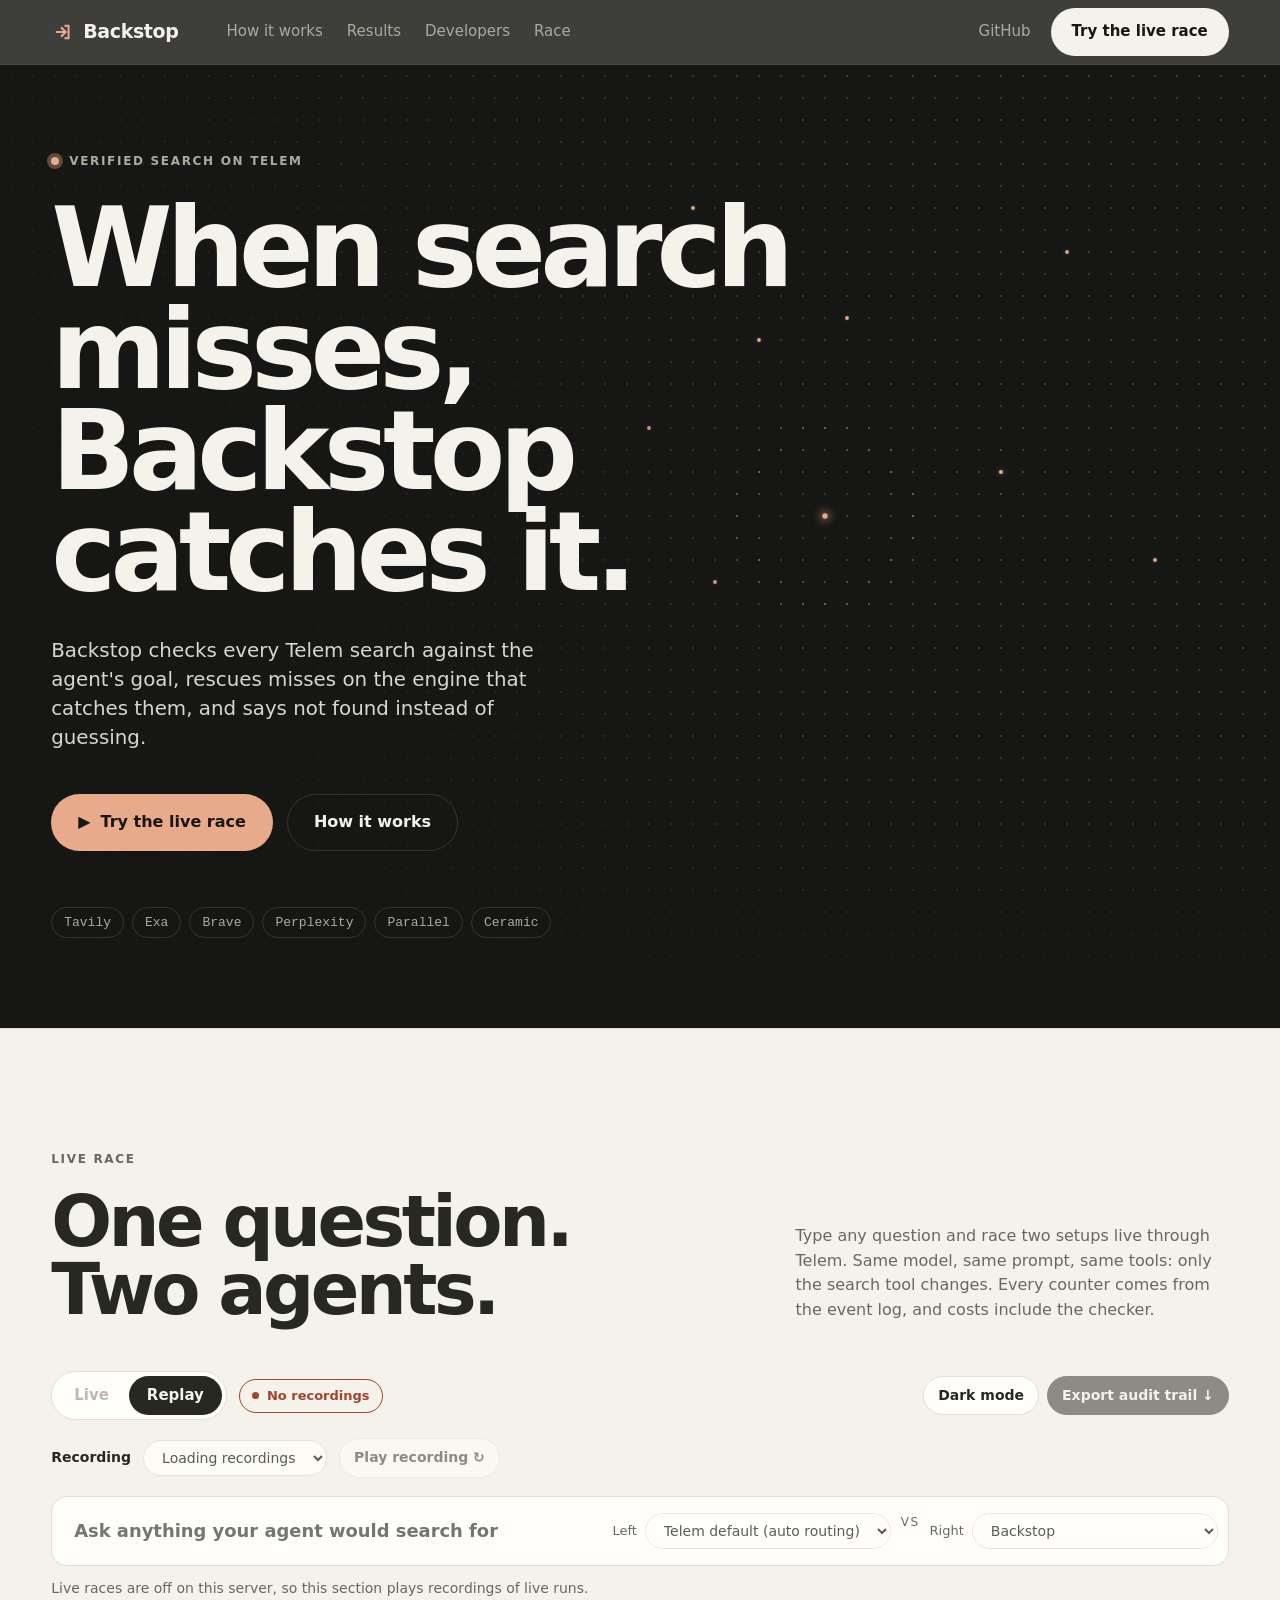
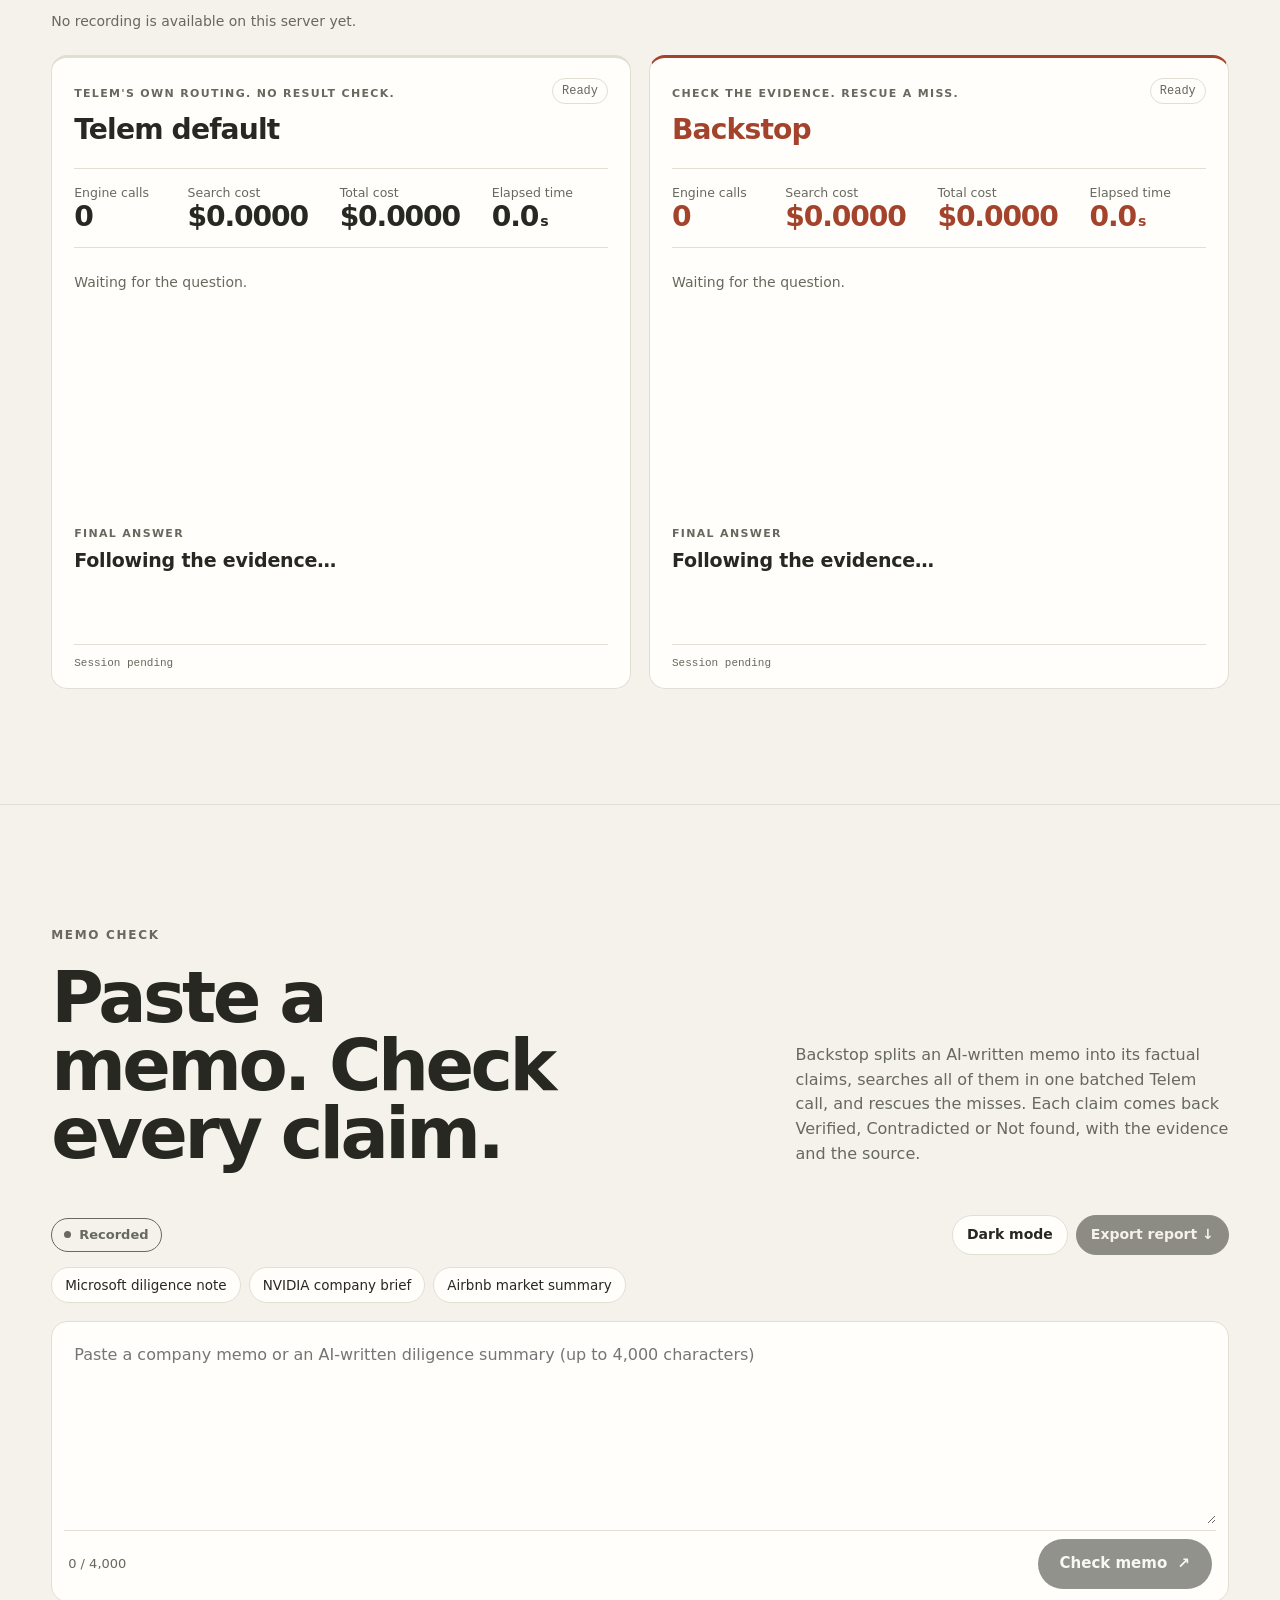
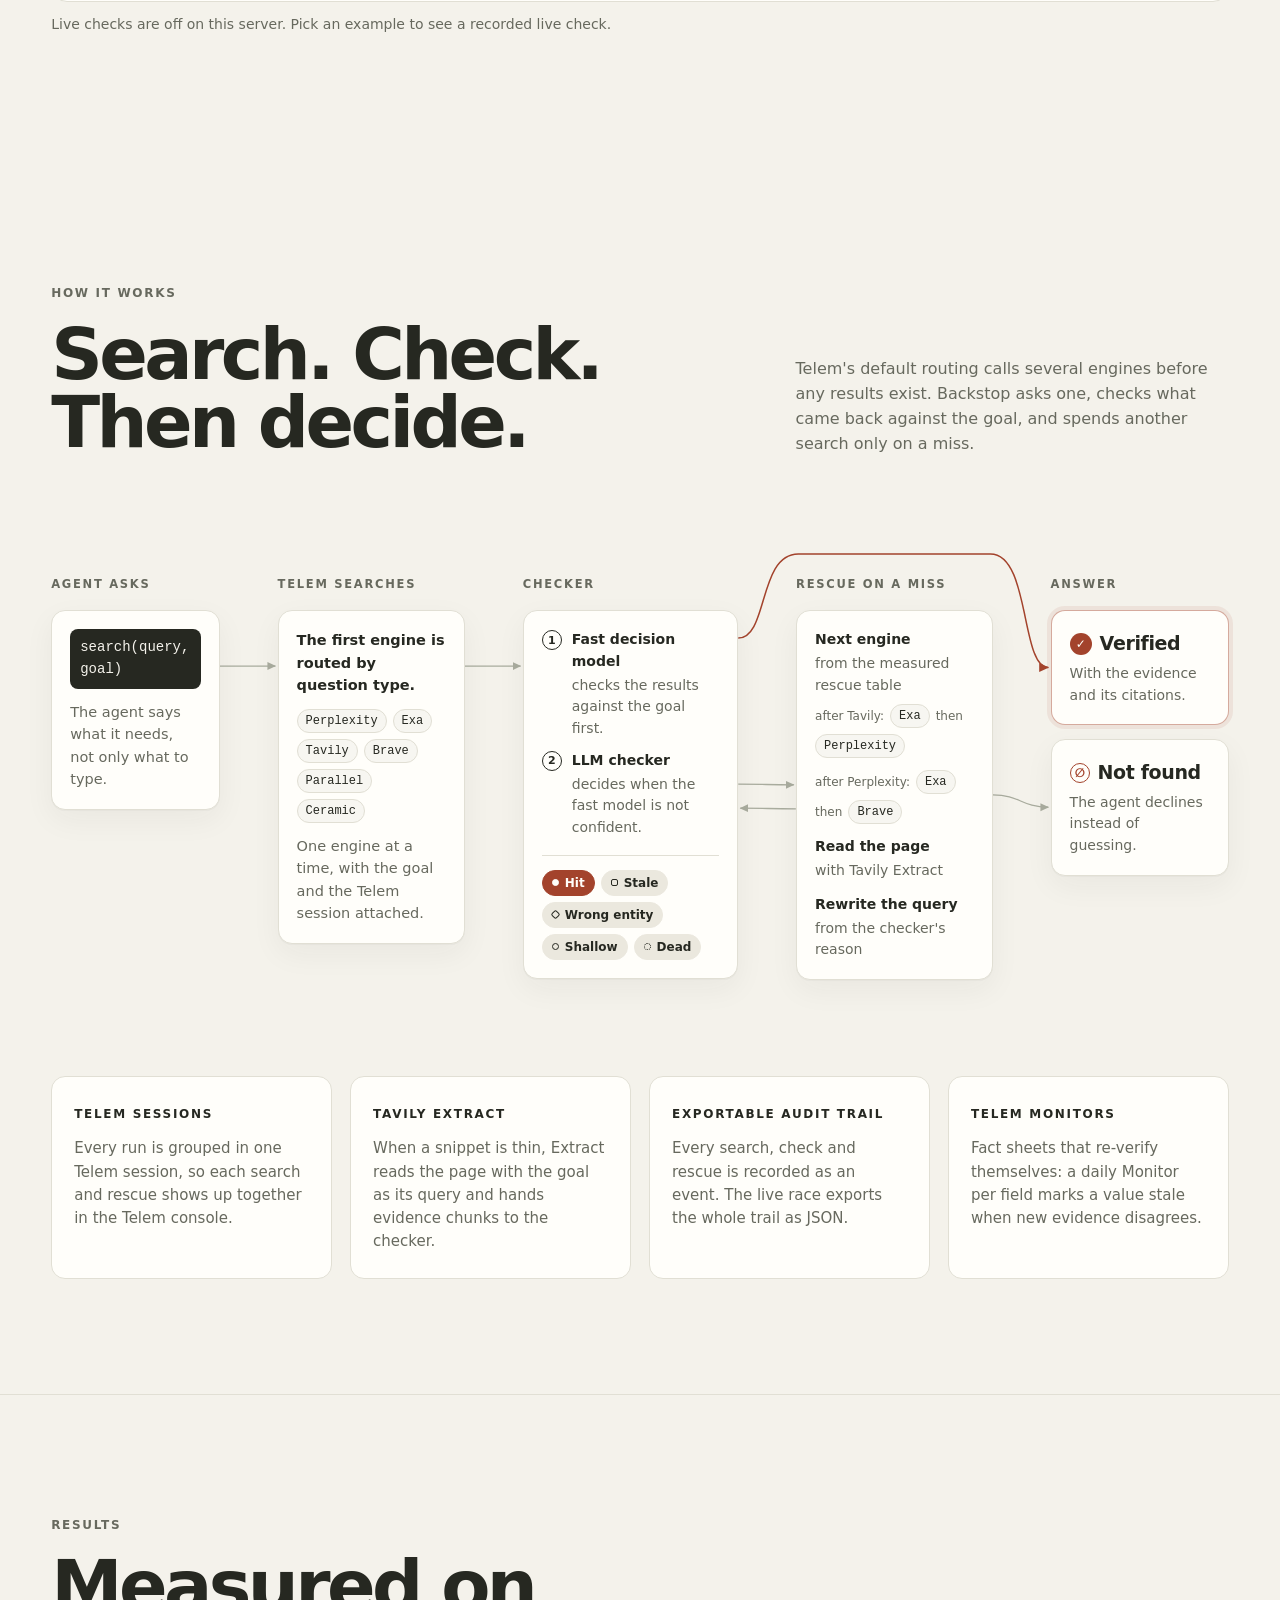
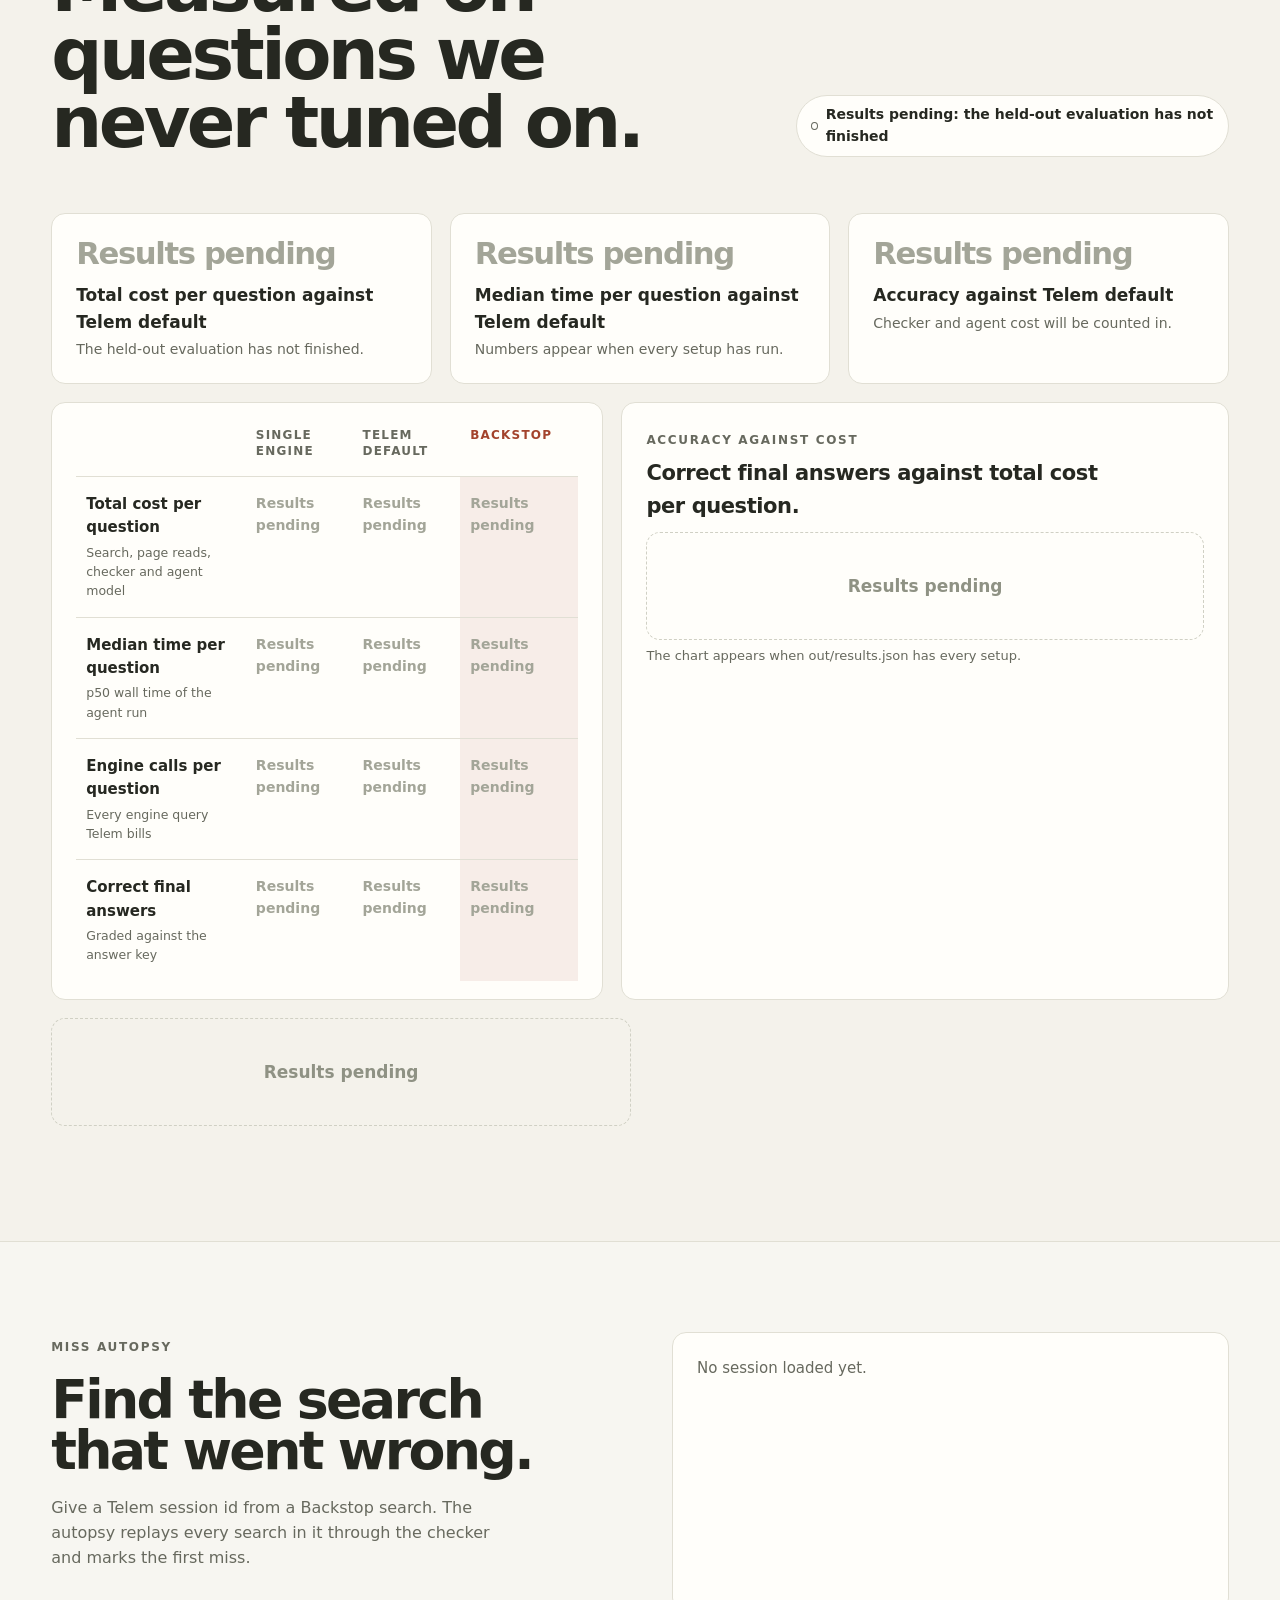
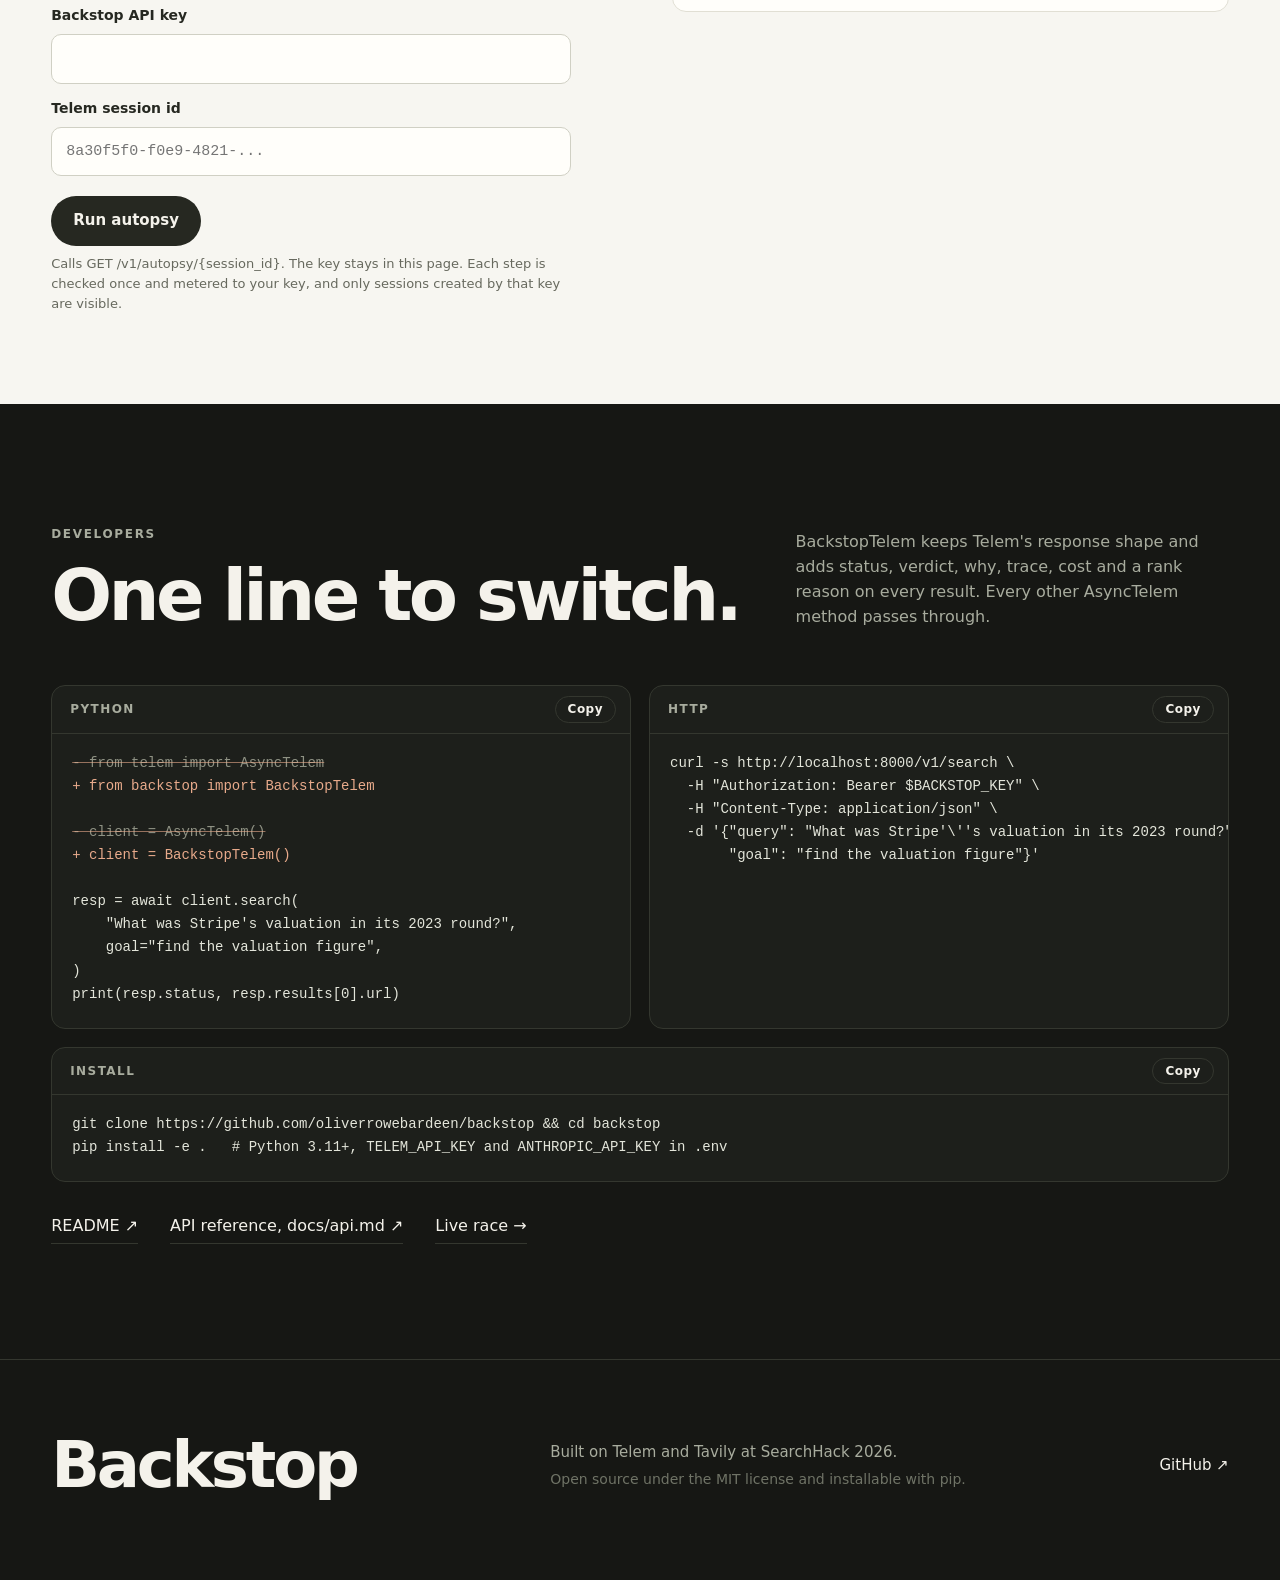
==== commit f83b40e1: "S7 fix: Results lead with cost and time, accuracy shown as Backstop = Telem default, accuracy vs cos" ====
--- a/ui/index.html
+++ b/ui/index.html
@@ -242,8 +242,8 @@
             </table>
           </div>
           <figure class="chart-card">
-            <figcaption><p class="label">Coverage against cost</p><p class="chart-title">Every engine combination on one&nbsp;chart.</p></figcaption>
-            <div class="frontier-chart"></div>
+            <figcaption><p class="label">Accuracy against cost</p><p class="chart-title">Correct final answers against total cost per&nbsp;question.</p></figcaption>
+            <div class="accuracy-chart"></div>
             <p class="chart-note"></p>
           </figure>
         </div>
--- a/ui/style.css
+++ b/ui/style.css
@@ -179,16 +179,17 @@
 td.is-ours .cell-main { color: var(--accent); }
 td.is-pending .cell-main { color: #a3a598; font-weight: 550; font-size: 14px; }
 .chart-title { margin-top: 6px; font-size: 21px; font-weight: 650; letter-spacing: -0.02em; }
-.frontier-chart { margin-top: 10px; }
+.accuracy-chart { margin-top: 10px; }
 .frontier-svg { width: 100%; height: auto; display: block; }
 .frontier-svg .grid { stroke: var(--card-line); }
 .frontier-svg .axis { stroke: #a9ac9e; }
 .frontier-svg .tick-label { font: 12px var(--sans); fill: var(--muted); }
 .frontier-svg .axis-label { font: 600 13px var(--sans); fill: var(--ink); letter-spacing: 0.02em; }
-.frontier-svg .dot-combo { fill: #b5b7aa; }
-.frontier-svg .front-line { fill: none; stroke: #c9cbbf; stroke-width: 1.2; stroke-dasharray: 3 4; }
-.frontier-svg .dot-base { fill: #6f7366; stroke: var(--white); stroke-width: 2; }
-.frontier-svg .dot-ours { fill: var(--accent); stroke: var(--white); stroke-width: 2.5; }
+.frontier-svg .dot-single { fill: #b5b7aa; stroke: var(--white); stroke-width: 2; }
+.frontier-svg .dot-telem_default { fill: #6f7366; stroke: var(--white); stroke-width: 2; }
+.frontier-svg .dot-second_opinion { fill: var(--accent); stroke: var(--white); stroke-width: 2.5; }
+.frontier-svg .point-sub { font: 12.5px var(--sans); fill: var(--muted); paint-order: stroke; stroke: var(--white); stroke-width: 6px; }
+.headline-tile.is-equal .tile-value { font-size: clamp(28px, 2.6vw, 44px); letter-spacing: -0.03em; }
 .frontier-svg .point-label { font: 650 14px var(--sans); fill: var(--ink); paint-order: stroke; stroke: var(--white); stroke-width: 6px; }
 .frontier-svg .label-ours { fill: var(--accent); }
 .chart-note { margin-top: 6px; font-size: 13px; color: var(--muted); }
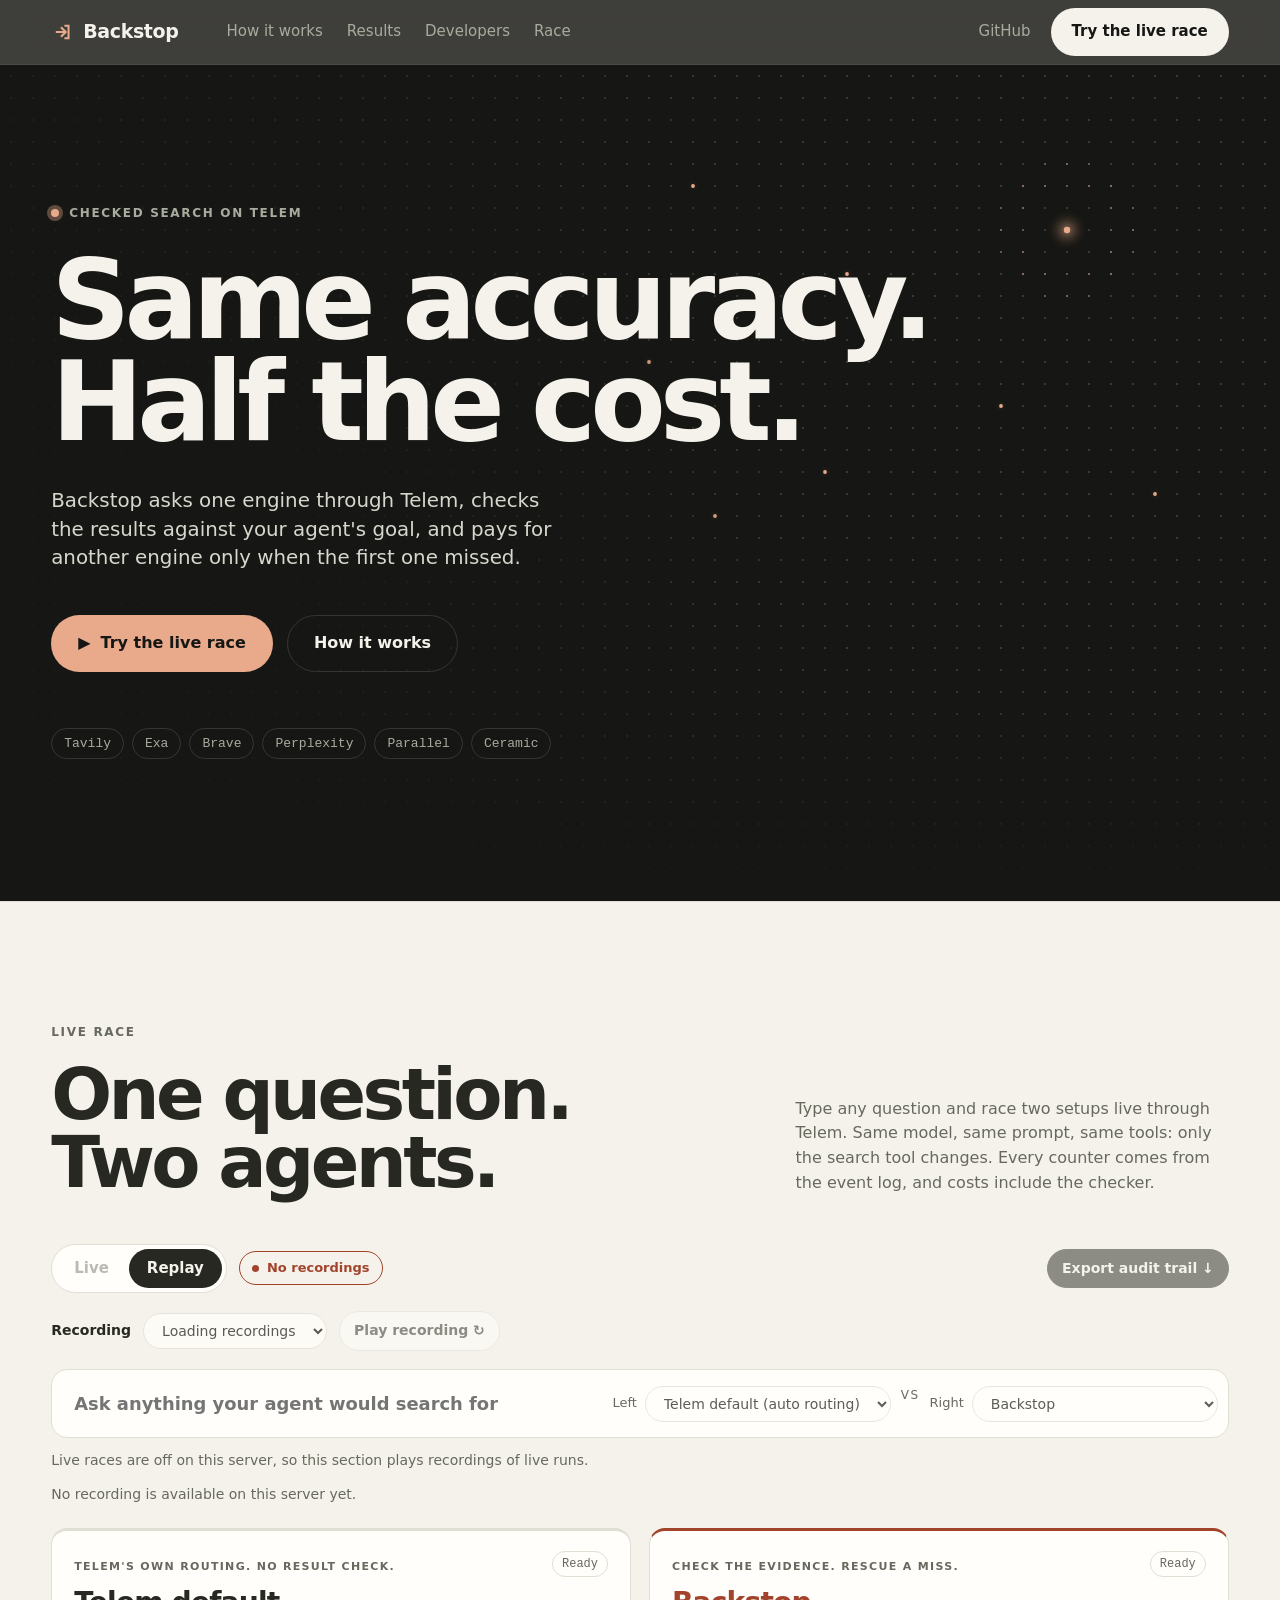
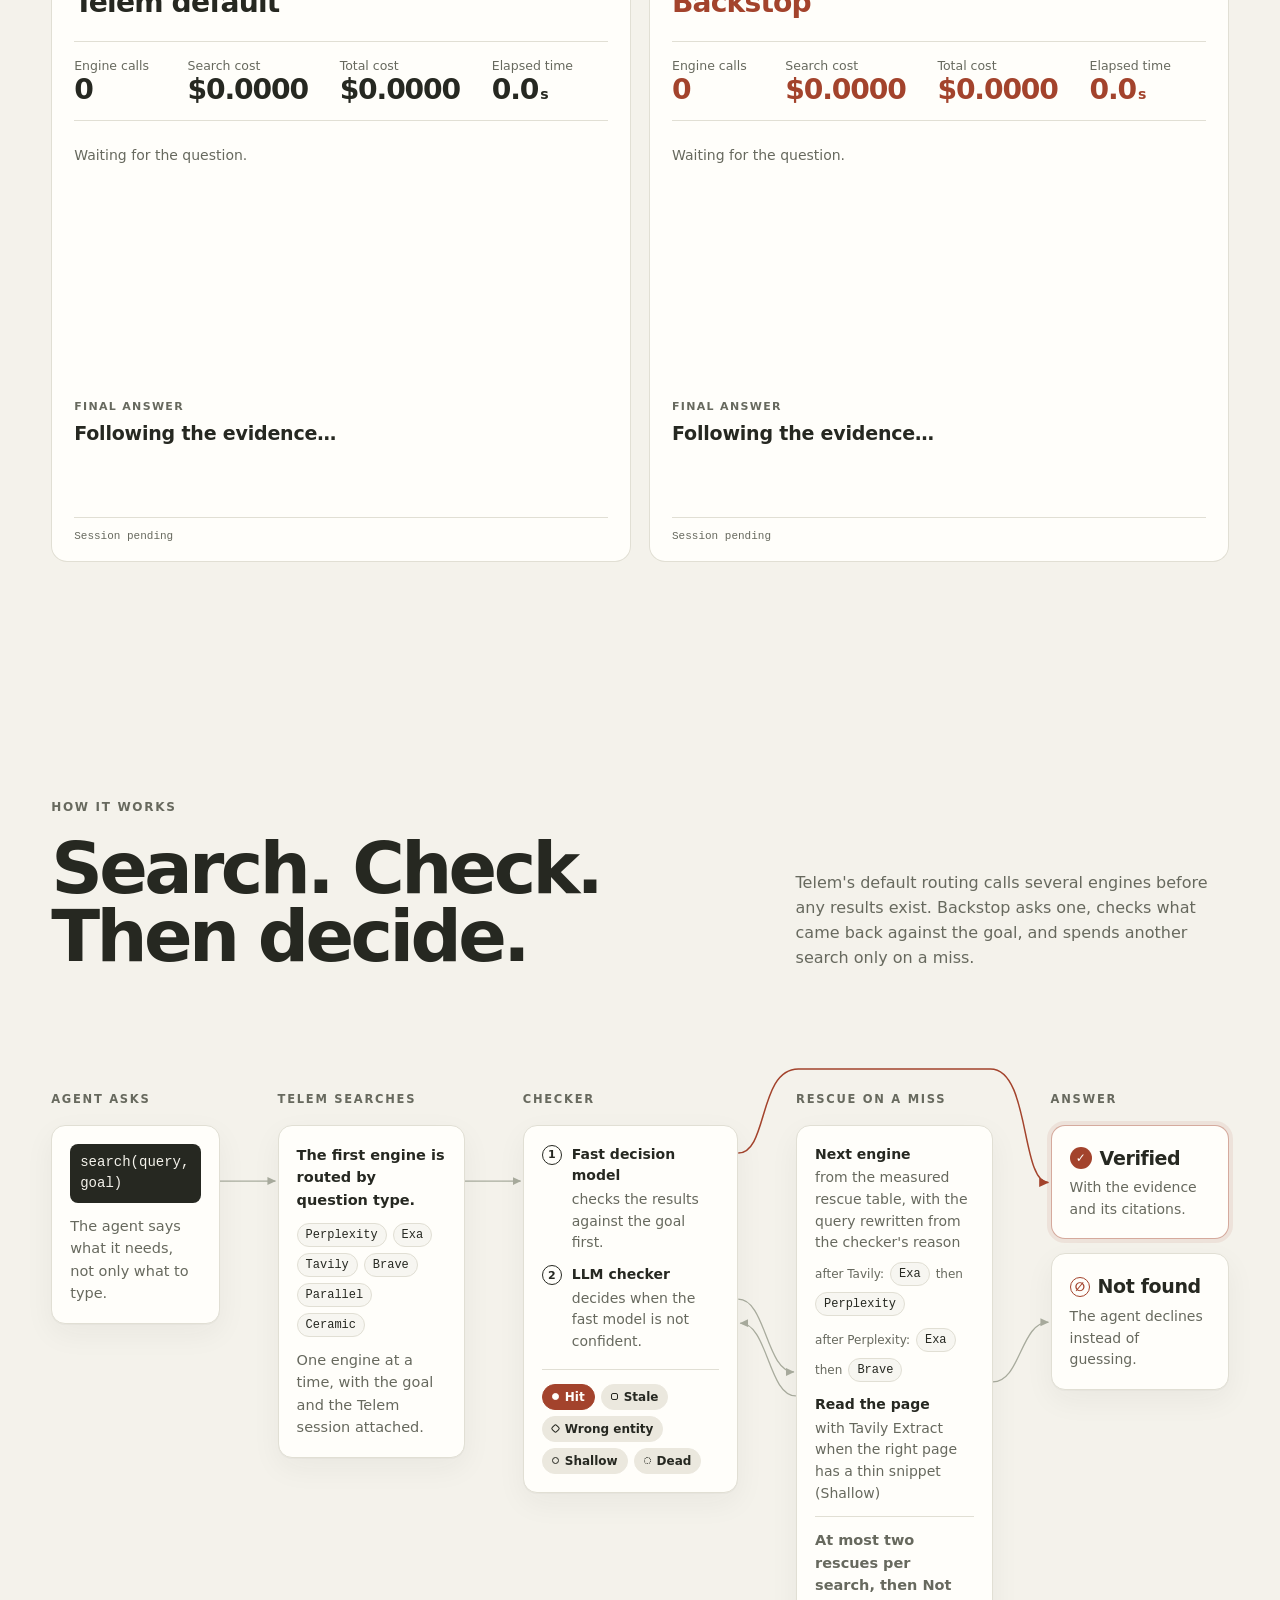
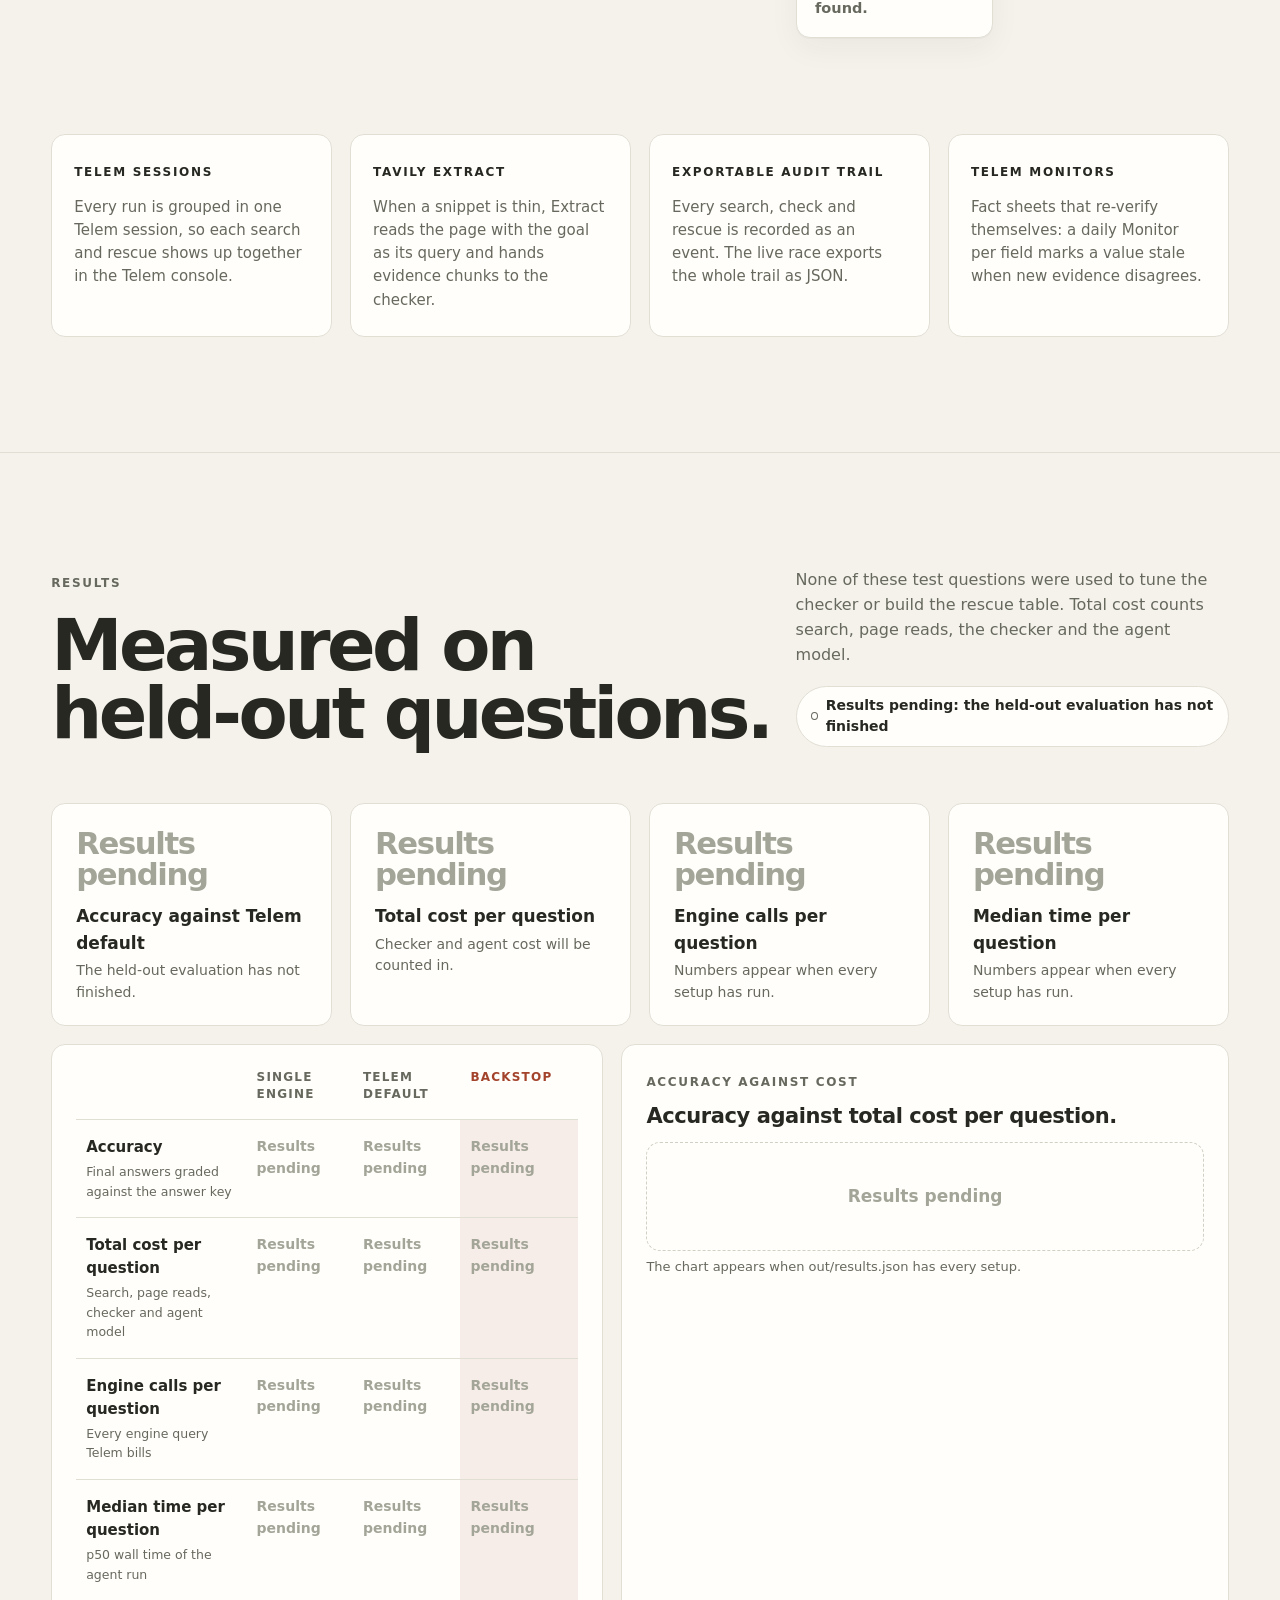
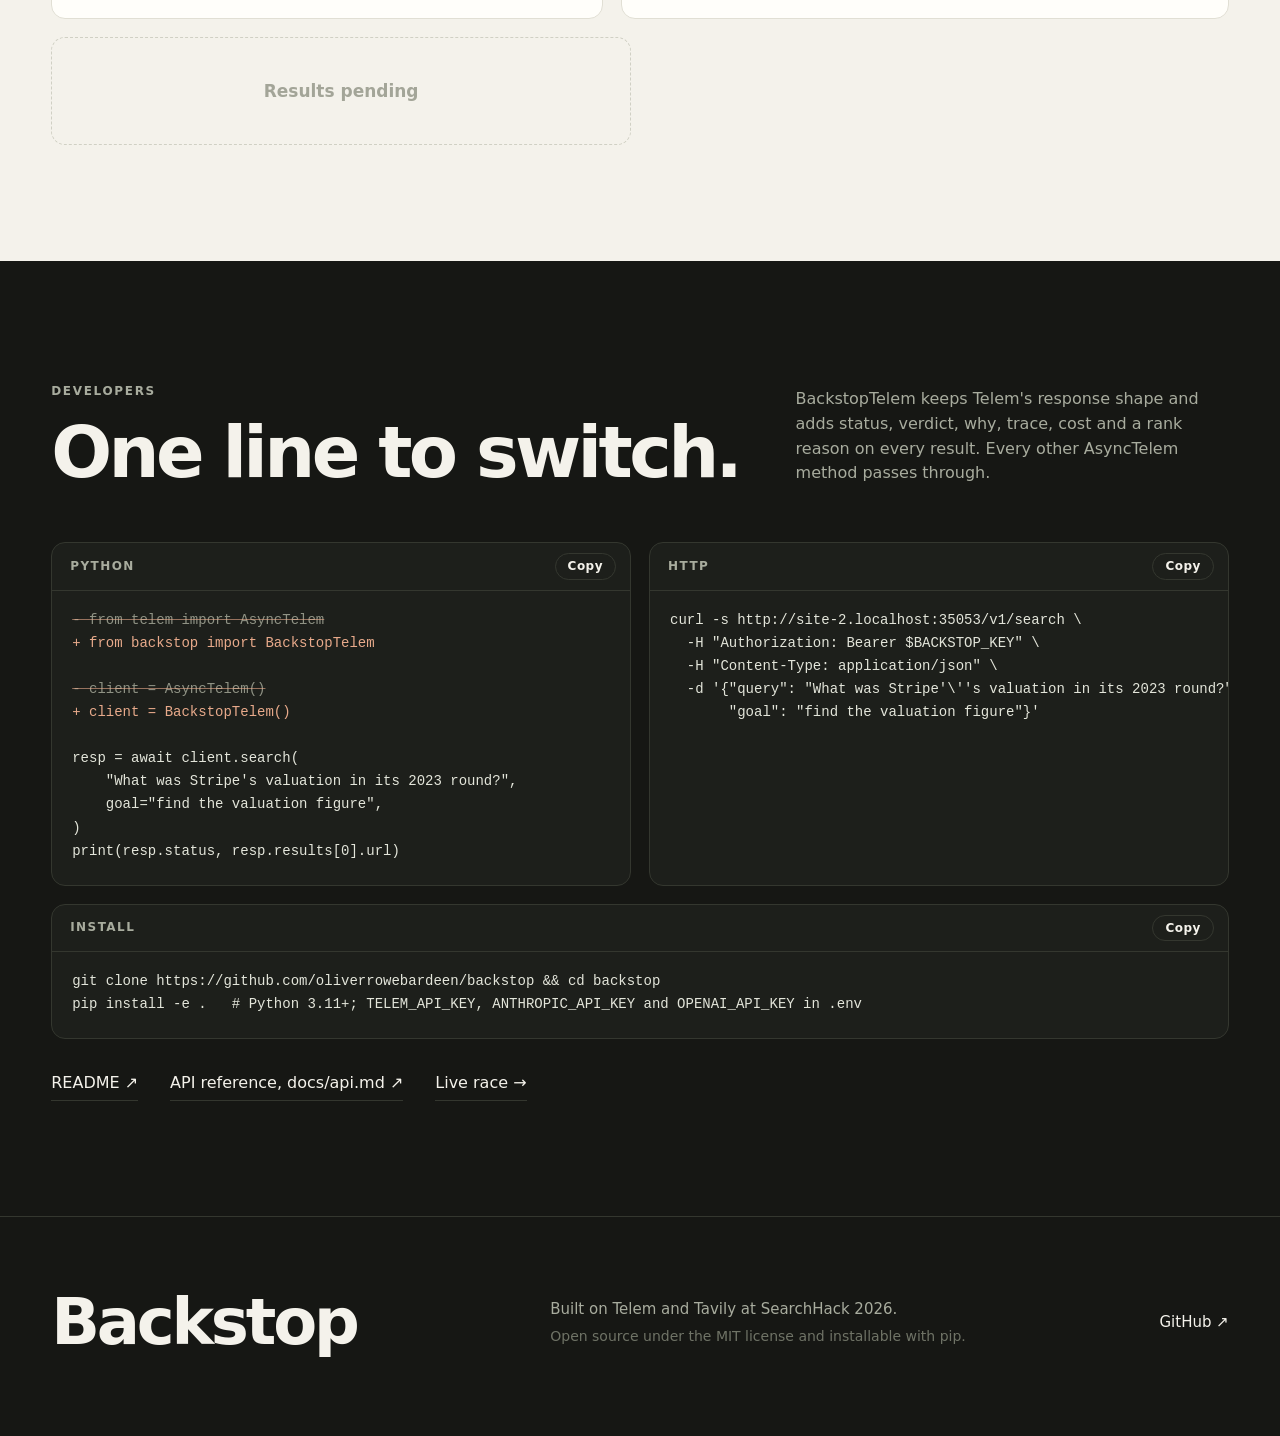
==== commit 0ef610b4: "fix: retell the site as search economy and drop memo and autopsy from the page Oliver's review: the " ====
--- a/ui/index.html
+++ b/ui/index.html
@@ -4,16 +4,15 @@
   <meta charset="utf-8">
   <meta name="viewport" content="width=device-width, initial-scale=1">
   <meta name="theme-color" content="#161714">
-  <title>Backstop · Verified search on Telem</title>
-  <meta name="description" content="Backstop checks every Telem search against the agent's goal, rescues misses on the engine that catches them, and says not found instead of guessing.">
-  <meta property="og:title" content="Backstop · When search misses, Backstop catches it.">
-  <meta property="og:description" content="Verified search for AI agents, built on Telem and Tavily.">
+  <meta name="color-scheme" content="light dark">
+  <title>Backstop · Checked search on Telem</title>
+  <meta name="description" content="Backstop asks one engine through Telem, checks the results against the agent's goal, and pays for another engine only when the first one missed.">
+  <meta property="og:title" content="Backstop: pay for another search engine only when the first one misses">
+  <meta property="og:description" content="Checked search for AI agents, built on Telem and Tavily.">
   <link rel="icon" href="/ui/favicon.svg" type="image/svg+xml">
   <link rel="stylesheet" href="/ui/style.css">
   <script type="module" src="/ui/app.js"></script>
   <script type="module" src="/ui/race.js"></script>
-  <link rel="stylesheet" href="/ui/memo.css">
-  <script type="module" src="/ui/memo.js"></script>
 </head>
 <body>
   <a class="skip" href="#race">Skip to the live race</a>
@@ -41,9 +40,13 @@
     <section class="hero dark" aria-labelledby="hero-title">
       <canvas class="dots" aria-hidden="true"></canvas>
       <div class="wrap hero-inner">
-        <p class="label label-dark"><span class="live-dot" aria-hidden="true"></span>Verified search on Telem</p>
-        <h1 id="hero-title">When search misses, <span class="nowrap">Backstop</span> catches&nbsp;it.</h1>
-        <p class="hero-sub">Backstop checks every Telem search against the agent's goal, rescues misses on the engine that catches them, and says not found instead of guessing.</p>
+        <p class="label label-dark"><span class="live-dot" aria-hidden="true"></span>Checked search on Telem</p>
+        <h1 id="hero-title"><span class="h1-line">Same accuracy.</span> <span class="h1-line">Half the&nbsp;cost.</span></h1>
+        <p class="hero-sub">Backstop asks one engine through Telem, checks the results against your agent's goal, and pays for another engine only when the first one missed.</p>
+        <div class="hero-proof" hidden>
+          <dl class="proof-list"></dl>
+          <p class="proof-note">Against Telem's default routing, on held-out test questions never used for tuning. <a href="#results">See the results</a></p>
+        </div>
         <div class="hero-ctas">
           <a class="btn btn-accent btn-lg" href="#race"><span aria-hidden="true">&#9654;</span> Try the live race</a>
           <a class="btn btn-ghost btn-lg" href="#how">How it works</a>
@@ -54,7 +57,7 @@
       </div>
     </section>
 
-    <section class="race-section" id="race" data-theme="light" aria-labelledby="race-title">
+    <section class="race-section" id="race" aria-labelledby="race-title">
       <div class="wrap">
         <div class="section-head">
           <div>
@@ -72,7 +75,6 @@
             <span id="race-mode" class="race-badge">Loading</span>
           </div>
           <div class="race-tools">
-            <button class="chip-button" id="race-theme" type="button" aria-pressed="true" aria-label="Toggle race dark mode">Dark mode</button>
             <button class="chip-button" id="stop-button" type="button" hidden>Stop run &#9632;</button>
             <button class="chip-button" id="save-recording" type="button" hidden>Save as recording</button>
             <button class="chip-button chip-button-strong" id="export-audit" type="button" disabled>Export audit trail &#8595;</button>
@@ -107,52 +109,6 @@
       <template id="column-template"><article class="race-column"><header class="column-head"><div><span class="column-tag"></span><h3 class="column-name"></h3></div><span class="run-status">Ready</span></header><dl class="counters"><div title="Every engine query Telem runs and bills. One Telem default request can fan out to many engines."><dd class="engine-count">0</dd><dt>Engine calls</dt></div><div title="Engine calls, page reads and the checker."><dd class="search-cost">$0.0000</dd><dt>Search cost</dt></div><div title="Search cost plus the agent model's own turns."><dd class="cost-count">$0.0000</dd><dt>Total cost</dt></div><div><dd class="time-count">0.0<span>s</span></dd><dt>Elapsed time</dt></div></dl><ol class="steps" aria-label="Search events"><li class="empty">Waiting for the question.</li></ol><div class="answer"><p class="answer-label">Final answer</p><p class="answer-text">Following the evidence.</p><div class="sources"></div><details class="answer-details" hidden><summary>Read full answer</summary><p class="answer-full"></p></details><p class="grade-note" hidden>Not graded: live question</p><button class="chip-button watch-recorded" type="button" hidden>Watch a recorded run instead</button></div><p class="session">Session pending</p></article></template>
     </section>
 
-    <!-- S10: Check a memo (ui/memo.js, ui/memo.css) -->
-    <section class="race-section memo-section" id="memo" data-theme="light" aria-labelledby="memo-title">
-      <div class="wrap">
-        <div class="section-head">
-          <div>
-            <p class="label">Memo check</p>
-            <h2 id="memo-title">Paste a memo. Check every&nbsp;claim.</h2>
-          </div>
-          <p class="section-intro">Backstop splits an AI-written memo into its factual claims, searches all of them in one batched Telem call, and rescues the misses. Each claim comes back Verified, Contradicted or Not found, with the evidence and the source.</p>
-        </div>
-        <div class="race-bar">
-          <div class="race-modes"><span id="memo-mode" class="race-badge">Loading</span></div>
-          <div class="race-tools">
-            <button class="chip-button" id="memo-theme" type="button" aria-pressed="true" aria-label="Toggle memo check dark mode">Dark mode</button>
-            <button class="chip-button chip-button-strong" id="memo-export" type="button" disabled>Export report &#8595;</button>
-          </div>
-        </div>
-        <div class="example-chips" id="memo-examples" aria-label="Example memos" hidden></div>
-        <form id="memo-form" class="memo-form" novalidate>
-          <label class="sr-only" for="memo-input">Memo to check</label>
-          <textarea id="memo-input" maxlength="4000" placeholder="Paste a company memo or an AI-written diligence summary (up to 4,000 characters)" spellcheck="true" aria-describedby="memo-count"></textarea>
-          <div class="memo-form-foot">
-            <span class="memo-count" id="memo-count">0 / 4,000</span>
-            <button class="btn btn-dark" id="memo-run" type="submit" disabled>Check memo <span aria-hidden="true">&#8599;</span></button>
-          </div>
-        </form>
-        <p id="memo-live-off" class="race-note" hidden>Live checks are off on this server. Pick an example to see a recorded live check.</p>
-        <div id="memo-code-box" class="race-credentials" hidden><label for="memo-code">Demo code</label><input id="memo-code" type="password" autocomplete="off" spellcheck="false" aria-describedby="memo-code-help"><p id="memo-code-help">The same code as the live race. It is remembered in this browser.</p></div>
-        <div id="memo-key-box" class="race-credentials" hidden><label for="memo-key">Backstop API key</label><input id="memo-key" type="password" autocomplete="off" spellcheck="false"></div>
-        <p id="memo-progress" class="memo-progress" role="status" hidden></p>
-        <p id="memo-message" class="race-message" role="status"></p>
-        <div id="memo-result" class="memo-result" hidden>
-          <div class="memo-summary">
-            <div class="memo-totals" id="memo-totals" aria-label="Claim verdicts"></div>
-            <dl class="memo-counters" id="memo-counters"></dl>
-          </div>
-          <div class="memo-session" id="memo-session"></div>
-          <p class="memo-replay-note" id="memo-replay-note" hidden></p>
-          <div class="memo-body">
-            <div class="memo-text" id="memo-text" aria-label="Memo with checked claims highlighted"></div>
-            <aside class="memo-panel" id="memo-panel" aria-live="polite" aria-label="Claim details"></aside>
-          </div>
-        </div>
-      </div>
-    </section>
-
     <section class="how light" id="how" aria-labelledby="how-title">
       <div class="wrap">
         <div class="section-head">
@@ -198,14 +154,14 @@
             <p class="col-label">Rescue on a miss</p>
             <div class="fcard" id="f-rescue">
               <ul class="rescue-list">
-                <li><strong>Next engine</strong><span>from the measured rescue table</span>
+                <li><strong>Next engine</strong><span>from the measured rescue table, with the query rewritten from the checker's reason</span>
                   <ul class="chip-row chain" id="retry-chain" aria-label="Rescue order">
                     <li class="engine-tag">Exa</li><li class="chain-then">then</li><li class="engine-tag">Parallel</li>
                   </ul>
                 </li>
-                <li><strong>Read the page</strong><span>with Tavily Extract</span></li>
-                <li><strong>Rewrite the query</strong><span>from the checker's reason</span></li>
+                <li><strong>Read the page</strong><span>with Tavily Extract when the right page has a thin snippet (Shallow)</span></li>
               </ul>
+              <p class="rescue-cap">At most two rescues per search, then Not found.</p>
             </div>
           </div>
           <div class="flow-col">
@@ -228,9 +184,12 @@
         <div class="section-head">
           <div>
             <p class="label">Results</p>
-            <h2 id="results-title">Measured on questions we never tuned&nbsp;on.</h2>
-          </div>
-          <p class="results-status is-pending">Loading results</p>
+            <h2 id="results-title">Measured on held&#8209;out&nbsp;questions.</h2>
+          </div>
+          <div class="results-intro">
+            <p class="section-intro">None of these test questions were used to tune the checker or build the rescue table. Total cost counts search, page reads, the checker and the agent model.</p>
+            <p class="results-status is-pending">Loading results</p>
+          </div>
         </div>
         <div class="headline-numbers"></div>
         <div class="results-grid">
@@ -242,34 +201,12 @@
             </table>
           </div>
           <figure class="chart-card">
-            <figcaption><p class="label">Accuracy against cost</p><p class="chart-title">Correct final answers against total cost per&nbsp;question.</p></figcaption>
+            <figcaption><p class="label">Accuracy against cost</p><p class="chart-title">Accuracy against total cost per&nbsp;question.</p></figcaption>
             <div class="accuracy-chart"></div>
             <p class="chart-note"></p>
           </figure>
         </div>
         <div class="findings"></div>
-      </div>
-    </section>
-
-    <section class="autopsy light" id="autopsy" aria-labelledby="autopsy-title">
-      <div class="wrap autopsy-grid">
-        <div>
-          <p class="label">Miss autopsy</p>
-          <h2 id="autopsy-title">Find the search that went&nbsp;wrong.</h2>
-          <p class="section-intro">Give a Telem session id from a Backstop search. The autopsy replays every search in it through the checker and marks the first miss.</p>
-          <form class="autopsy-form" id="autopsy-form">
-            <label for="autopsy-key">Backstop API key</label>
-            <input id="autopsy-key" type="password" autocomplete="off" spellcheck="false" required aria-describedby="autopsy-help">
-            <label for="autopsy-session">Telem session id</label>
-            <input id="autopsy-session" class="mono" autocomplete="off" spellcheck="false" required maxlength="200" placeholder="8a30f5f0-f0e9-4821-...">
-            <button class="btn btn-dark" type="submit">Run autopsy</button>
-            <p id="autopsy-help" class="form-help">Calls GET /v1/autopsy/{session_id}. The key stays in this page. Each step is checked once and metered to your key, and only sessions created by that key are visible.</p>
-          </form>
-        </div>
-        <div class="autopsy-panel">
-          <p class="autopsy-message" role="status" aria-live="polite">No session loaded yet.</p>
-          <ol class="autopsy-steps"></ol>
-        </div>
       </div>
     </section>
 
@@ -299,7 +236,7 @@
           </div>
           <div class="code-card">
             <div class="code-head"><span>HTTP</span><button class="copy" type="button" data-copy="code-curl">Copy</button></div>
-<pre id="code-curl"><code>curl -s http://localhost:8000/v1/search \
+<pre id="code-curl"><code>curl -s <span class="api-base">https://backstop-pied.vercel.app</span>/v1/search \
   -H "Authorization: Bearer $BACKSTOP_KEY" \
   -H "Content-Type: application/json" \
   -d '{"query": "What was Stripe'\''s valuation in its 2023 round?",
@@ -308,7 +245,7 @@
           <div class="code-card code-card-wide">
             <div class="code-head"><span>Install</span><button class="copy" type="button" data-copy="code-install">Copy</button></div>
 <pre id="code-install"><code>git clone https://github.com/oliverrowebardeen/backstop && cd backstop
-pip install -e .   # Python 3.11+, TELEM_API_KEY and ANTHROPIC_API_KEY in .env</code></pre>
+pip install -e .   # Python 3.11+; TELEM_API_KEY, ANTHROPIC_API_KEY and OPENAI_API_KEY in .env</code></pre>
           </div>
         </div>
         <div class="dev-links">
--- a/ui/style.css
+++ b/ui/style.css
@@ -1,7 +1,8 @@
 /* Backstop product site. Palette comes from the repo's existing UI (race.css):
    paper #f4f2eb, white #fffefa, ink #262821, muted #67695e, rule #d0d0c4,
    dark #232620, dark-rule #4b4f43, accent #a3432c, accent-light #e8aa8b.
-   Only neutral shades are added. */
+   Only neutral shades are added. The theme follows the system setting
+   (prefers-color-scheme); the hero, Developers and footer are dark in both. */
 :root {
   --paper: #f4f2eb;
   --white: #fffefa;
@@ -34,7 +35,41 @@
   --radius-lg: 16px;
   --shadow-card: 0 30px 80px rgba(0, 0, 0, 0.45), 0 2px 0 rgba(255, 255, 255, 0.6) inset;
   --gutter: clamp(20px, 4vw, 64px);
-  color-scheme: light;
+  /* Roles that change with the theme */
+  --cream: #fffefa;
+  --on-accent: #fffefa;
+  --accent-line: rgba(163, 67, 44, 0.45);
+  --chip-line: #c9cabe;
+  --connector: #a9ac9e;
+  --faint: #a3a598;
+  --ink-hover: #3a3d33;
+  --dot-single: #b5b7aa;
+  --dot-telem: #6f7366;
+  color-scheme: light dark;
+}
+
+/* Dark theme: the light sections take the night palette; accent fills turn coral with night text. */
+@media (prefers-color-scheme: dark) {
+  :root {
+    --paper: #1b1c18;
+    --white: #23251f;
+    --soft: #202219;
+    --paper-2: #2d2f29;
+    --ink: #f4f2eb;
+    --muted: #a8ac9e;
+    --rule: #4b4f43;
+    --card-line: #34372f;
+    --accent: #e8aa8b;
+    --accent-wash: rgba(232, 170, 139, 0.12);
+    --accent-line: rgba(232, 170, 139, 0.5);
+    --on-accent: #161714;
+    --chip-line: #4b4f43;
+    --connector: #6f7366;
+    --faint: #7d8174;
+    --ink-hover: #ffffff;
+    --dot-single: #7d8174;
+    --dot-telem: #c9cbbf;
+  }
 }
 
 *, *::before, *::after { box-sizing: border-box; }
@@ -72,13 +107,13 @@
 .btn { display: inline-flex; align-items: center; gap: 10px; border-radius: 999px; padding: 11px 20px; font-weight: 600; font-size: 15px; text-decoration: none; border: 1px solid transparent; white-space: nowrap; transition: background 0.15s, border-color 0.15s, color 0.15s; }
 .btn-lg { padding: 15px 26px; font-size: 16px; }
 .btn-primary { background: var(--on-dark); color: var(--night); }
-.btn-primary:hover { background: var(--white); }
+.btn-primary:hover { background: var(--cream); }
 .btn-accent { background: var(--accent-light); color: var(--night); }
 .btn-accent:hover { background: #f0bea4; }
 .btn-ghost { border-color: var(--night-line); color: var(--on-dark); }
 .btn-ghost:hover { border-color: var(--on-dark-muted); }
 .btn-dark { background: var(--ink); color: var(--paper); border: 0; padding: 13px 22px; }
-.btn-dark:hover { background: #3a3d33; }
+.btn-dark:hover { background: var(--ink-hover); }
 
 /* Nav */
 .nav { position: sticky; top: 0; z-index: 40; background: rgba(22, 23, 20, 0.82); color: var(--on-dark); backdrop-filter: saturate(140%) blur(12px); -webkit-backdrop-filter: saturate(140%) blur(12px); border-bottom: 1px solid rgba(255, 255, 255, 0.06); }
@@ -95,8 +130,17 @@
 .hero .dots { position: absolute; inset: 0; width: 100%; height: 100%; display: block; }
 .hero::after { content: ""; position: absolute; inset: 0; pointer-events: none; background: radial-gradient(ellipse 60% 70% at 18% 55%, rgba(22, 23, 20, 0.92), rgba(22, 23, 20, 0) 70%), linear-gradient(180deg, rgba(22, 23, 20, 0) 70%, var(--night)); }
 .hero-inner { position: relative; z-index: 1; }
-.hero h1 { max-width: 11.5ch; margin-top: 26px; }
+.hero h1 { max-width: 12ch; margin-top: 26px; }
+.h1-line { display: block; }
 .hero-sub { margin-top: 34px; max-width: 40ch; font-size: clamp(18px, 1.55vw, 25px); line-height: 1.45; color: #d6d8cd; }
+.hero-proof { margin-top: 30px; }
+.proof-list { display: flex; flex-wrap: wrap; row-gap: 10px; font-size: clamp(16px, 1.25vw, 20px); line-height: 1.3; }
+.proof-list > div { display: flex; align-items: baseline; gap: 7px; padding: 0 20px; border-left: 1px solid var(--night-line); }
+.proof-list > div:first-child { padding-left: 0; border-left: 0; }
+.proof-list dt { color: #d6d8cd; }
+.proof-list dd { order: -1; font-weight: 650; color: var(--accent-light); font-variant-numeric: tabular-nums; white-space: nowrap; }
+.proof-note { margin-top: 12px; font-size: 14px; color: var(--on-dark-muted); max-width: 72ch; }
+.proof-note a { color: var(--on-dark); }
 .hero-ctas { display: flex; flex-wrap: wrap; gap: 14px; margin-top: 42px; }
 .hero-engines { display: flex; flex-wrap: wrap; gap: 8px; margin-top: 56px; font: 13px/1 var(--mono); color: var(--on-dark-muted); }
 .hero-engines li { padding: 8px 12px; border: 1px solid var(--night-line); border-radius: 999px; background: rgba(22, 23, 20, 0.6); }
@@ -106,9 +150,9 @@
 .engine-tag { font: 12px/1 var(--mono); padding: 5px 8px; border-radius: 999px; border: 1px solid var(--card-line); background: var(--soft); color: var(--ink); }
 
 /* Verdict chips: the word first, color as the second cue. One accent for the approving verdict. */
-.verdict { display: inline-flex; align-items: center; gap: 6px; font: 600 12px/1 var(--sans); padding: 6px 9px; border-radius: 999px; border: 1px solid #c9cabe; color: var(--ink); background: var(--white); white-space: nowrap; }
+.verdict { display: inline-flex; align-items: center; gap: 6px; font: 600 12px/1 var(--sans); padding: 6px 9px; border-radius: 999px; border: 1px solid var(--chip-line); color: var(--ink); background: var(--white); white-space: nowrap; }
 .verdict::before { content: ""; width: 7px; height: 7px; border-radius: 50%; border: 1.5px solid currentColor; }
-.verdict-hit { background: var(--accent); border-color: var(--accent); color: var(--white); }
+.verdict-hit { background: var(--accent); border-color: var(--accent); color: var(--on-accent); }
 .verdict-hit::before { background: currentColor; }
 .verdict-not-found { border-color: var(--accent); color: var(--accent); }
 .verdict-wrong-entity, .verdict-stale, .verdict-shallow, .verdict-dead { background: var(--paper-2); border-color: var(--paper-2); }
@@ -136,17 +180,18 @@
 .rescue-list > li { display: grid; gap: 2px; font-size: 14px; color: var(--muted); }
 .rescue-list strong { color: var(--ink); font-weight: 650; }
 .chain { align-items: center; margin-top: 6px; }
+.rescue-cap { margin-top: 14px; padding-top: 12px; border-top: 1px solid var(--card-line); font-size: 14px; color: var(--ink); font-weight: 550; }
 .chain-then, .chain-after { font-size: 12px; color: var(--muted); }
 .chain-break { flex-basis: 100%; height: 0; }
 .outcome { display: grid; gap: 4px; }
 .outcome span:last-child { font-size: 14px; color: var(--muted); }
 .outcome-title { font-weight: 700; font-size: 19px; letter-spacing: -0.02em; display: inline-flex; align-items: center; gap: 8px; }
-.outcome-ok { border-color: rgba(163, 67, 44, 0.45); box-shadow: 0 0 0 4px var(--accent-wash); }
-.outcome-ok .outcome-title::before { content: "\2713"; display: inline-grid; place-items: center; width: 22px; height: 22px; border-radius: 50%; background: var(--accent); color: var(--white); font-size: 12px; }
+.outcome-ok { border-color: var(--accent-line); box-shadow: 0 0 0 4px var(--accent-wash); }
+.outcome-ok .outcome-title::before { content: "\2713"; display: inline-grid; place-items: center; width: 22px; height: 22px; border-radius: 50%; background: var(--accent); color: var(--on-accent); font-size: 12px; }
 .outcome-nf .outcome-title::before { content: "\2205"; display: inline-grid; place-items: center; width: 20px; height: 20px; border-radius: 50%; border: 1.5px solid var(--accent); color: var(--accent); font-size: 12px; }
-.conn { fill: none; stroke: #a9ac9e; stroke-width: 1.3; }
+.conn { fill: none; stroke: var(--connector); stroke-width: 1.3; }
 .conn-hit { stroke: var(--accent); stroke-width: 1.5; }
-.conn-arrow { fill: #a9ac9e; }
+.conn-arrow { fill: var(--connector); }
 .conn-arrow-hit { fill: var(--accent); }
 .strip { display: grid; grid-template-columns: repeat(4, minmax(0, 1fr)); gap: 18px; margin-top: 72px; }
 .strip-card { background: var(--white); border: 1px solid var(--card-line); border-radius: var(--radius); padding: 22px 22px 24px; }
@@ -158,10 +203,11 @@
 .results-status { justify-self: start; display: inline-flex; align-items: center; gap: 8px; font-size: 14px; font-weight: 600; padding: 8px 14px; border-radius: 999px; background: var(--white); border: 1px solid var(--card-line); }
 .results-status::before { content: ""; width: 8px; height: 8px; border-radius: 50%; background: var(--accent); }
 .results-status.is-pending::before { background: transparent; border: 1.5px solid var(--muted); }
-.headline-numbers { display: grid; grid-template-columns: repeat(3, minmax(0, 1fr)); gap: 18px; margin-top: 56px; }
+.results-intro { display: grid; gap: 18px; justify-items: start; }
+.headline-numbers { display: grid; grid-template-columns: repeat(4, minmax(0, 1fr)); gap: 18px; margin-top: 56px; }
 .headline-tile { background: var(--white); border: 1px solid var(--card-line); border-radius: var(--radius); padding: 24px 24px 22px; }
-.tile-value { font-size: clamp(34px, 3.6vw, 62px); font-weight: 650; letter-spacing: -0.045em; line-height: 1; font-variant-numeric: tabular-nums; }
-.headline-tile.is-pending .tile-value { color: #a3a598; font-size: clamp(26px, 2.4vw, 40px); }
+.tile-value { font-size: clamp(34px, 3.2vw, 56px); font-weight: 650; letter-spacing: -0.045em; line-height: 1; font-variant-numeric: tabular-nums; }
+.headline-tile.is-pending .tile-value { color: var(--faint); font-size: clamp(26px, 2.4vw, 40px); }
 .tile-label { margin-top: 14px; font-weight: 600; }
 .tile-detail { margin-top: 4px; font-size: 14px; color: var(--muted); }
 .results-grid { display: grid; grid-template-columns: minmax(0, 1fr) minmax(0, 1.1fr); gap: 18px; margin-top: 18px; }
@@ -177,49 +223,26 @@
 .results-table th .cell-main { font-size: 15px; }
 td.is-ours { background: var(--accent-wash); }
 td.is-ours .cell-main { color: var(--accent); }
-td.is-pending .cell-main { color: #a3a598; font-weight: 550; font-size: 14px; }
+td.is-pending .cell-main { color: var(--faint); font-weight: 550; font-size: 14px; }
 .chart-title { margin-top: 6px; font-size: 21px; font-weight: 650; letter-spacing: -0.02em; }
 .accuracy-chart { margin-top: 10px; }
 .frontier-svg { width: 100%; height: auto; display: block; }
 .frontier-svg .grid { stroke: var(--card-line); }
-.frontier-svg .axis { stroke: #a9ac9e; }
+.frontier-svg .axis { stroke: var(--connector); }
 .frontier-svg .tick-label { font: 12px var(--sans); fill: var(--muted); }
 .frontier-svg .axis-label { font: 600 13px var(--sans); fill: var(--ink); letter-spacing: 0.02em; }
-.frontier-svg .dot-single { fill: #b5b7aa; stroke: var(--white); stroke-width: 2; }
-.frontier-svg .dot-telem_default { fill: #6f7366; stroke: var(--white); stroke-width: 2; }
+.frontier-svg .dot-single { fill: var(--dot-single); stroke: var(--white); stroke-width: 2; }
+.frontier-svg .dot-telem_default { fill: var(--dot-telem); stroke: var(--white); stroke-width: 2; }
 .frontier-svg .dot-second_opinion { fill: var(--accent); stroke: var(--white); stroke-width: 2.5; }
 .frontier-svg .point-sub { font: 12.5px var(--sans); fill: var(--muted); paint-order: stroke; stroke: var(--white); stroke-width: 6px; }
-.headline-tile.is-equal .tile-value { font-size: clamp(28px, 2.6vw, 44px); letter-spacing: -0.03em; }
 .frontier-svg .point-label { font: 650 14px var(--sans); fill: var(--ink); paint-order: stroke; stroke: var(--white); stroke-width: 6px; }
 .frontier-svg .label-ours { fill: var(--accent); }
 .chart-note { margin-top: 6px; font-size: 13px; color: var(--muted); }
 .findings { display: grid; grid-template-columns: repeat(2, minmax(0, 1fr)); gap: 18px; margin-top: 18px; }
 .finding { background: var(--soft); border: 1px solid var(--card-line); border-radius: var(--radius); padding: 22px 24px; }
 .finding-text { margin-top: 10px; font-size: 16px; line-height: 1.55; }
-.pending-box { padding: 40px 20px; text-align: center; color: #8f9284; font-weight: 600; border: 1px dashed var(--rule); border-radius: var(--radius); }
-
-/* Autopsy */
-.autopsy { background: var(--soft); border-top: 1px solid var(--card-line); padding-block: clamp(70px, 7vw, 120px); }
-.autopsy-grid { display: grid; grid-template-columns: minmax(0, 1fr) minmax(0, 1fr); gap: clamp(32px, 5vw, 96px); align-items: start; }
-.autopsy h2 { font-size: clamp(36px, 4.2vw, 72px); }
-.autopsy .section-intro { margin-top: 20px; }
-.autopsy-form { display: grid; gap: 8px; margin-top: 28px; max-width: 520px; }
-.autopsy-form label { font-size: 14px; font-weight: 600; margin-top: 6px; }
-.autopsy-form input { width: 100%; padding: 12px 14px; border-radius: 10px; border: 1px solid var(--rule); background: var(--white); font-size: 15px; }
-.autopsy-form .btn { justify-self: start; margin-top: 12px; }
-.form-help { font-size: 13px; color: var(--muted); }
-.autopsy-panel { background: var(--white); border: 1px solid var(--card-line); border-radius: var(--radius); padding: 24px; min-height: 280px; }
-.autopsy-message { font-size: 15px; color: var(--muted); }
-.autopsy-steps { margin-top: 18px; position: relative; display: grid; gap: 0; }
-.autopsy-step { position: relative; padding: 14px 0 14px 22px; border-left: 1px solid var(--card-line); }
-.autopsy-step::before { content: ""; position: absolute; left: -5px; top: 20px; width: 9px; height: 9px; border-radius: 50%; background: var(--white); border: 1.5px solid #9a9c90; }
-.autopsy-step.is-first-miss::before { background: var(--accent); border-color: var(--accent); box-shadow: 0 0 0 4px var(--accent-wash); }
-.autopsy-head { display: flex; flex-wrap: wrap; align-items: center; gap: 6px 8px; }
-.step-index { font-size: 12px; color: var(--muted); }
-.autopsy-query { margin-top: 6px; font-size: 13px; overflow-wrap: anywhere; }
-.autopsy-why { margin-top: 4px; font-size: 14px; color: var(--muted); }
-.autopsy-marker { margin-top: 8px; font-size: 14px; font-weight: 650; color: var(--accent); }
-.autopsy-marker-hit { color: var(--ink); font-weight: 550; }
+.findings-note { grid-column: 1 / -1; font-size: 13px; color: var(--muted); max-width: 90ch; }
+.pending-box { padding: 40px 20px; text-align: center; color: var(--faint); font-weight: 600; border: 1px dashed var(--rule); border-radius: var(--radius); }
 
 /* Developers */
 .dev { background: var(--night); }
@@ -246,11 +269,9 @@
 .footer-note { margin-top: 4px; font-size: 14px; color: var(--on-dark-faint); }
 .footer a { text-decoration: none; color: var(--on-dark); }
 
-/* Live race (the race view, now a section). Light by default; the toggle switches to dark. */
+/* Live race (the race view, now a section). Its colors follow the page theme. */
 .race-section { --r-bg: var(--paper); --r-card: var(--white); --r-ink: var(--ink); --r-muted: var(--muted); --r-line: var(--card-line); --r-chip: var(--soft); --r-accent: var(--accent); --r-input: var(--white);
   background: var(--r-bg); color: var(--r-ink); border-top: 1px solid var(--card-line); transition: background 0.2s, color 0.2s; }
-.race-section[data-theme="dark"] { --r-bg: var(--night); --r-card: var(--night-2); --r-ink: var(--on-dark); --r-muted: var(--on-dark-muted); --r-line: var(--night-line); --r-chip: #262823; --r-accent: var(--accent-light); --r-input: var(--night-2); }
-.race-section[data-theme="dark"] .label, .race-section[data-theme="dark"] .section-intro { color: var(--on-dark-muted); }
 .race-bar { display: flex; flex-wrap: wrap; align-items: center; justify-content: space-between; gap: 14px 24px; margin-top: 48px; }
 .race-modes { display: flex; flex-wrap: wrap; align-items: center; gap: 12px; }
 .mode-toggle { display: inline-flex; padding: 4px; gap: 2px; border-radius: 999px; border: 1px solid var(--r-line); background: var(--r-card); }
@@ -314,8 +335,6 @@
 .query-rewrite dd:first-of-type { text-decoration: line-through; text-decoration-color: var(--r-accent); color: var(--r-muted); }
 .step-chips { display: flex; flex-wrap: wrap; gap: 6px; margin: 8px 0 0 28px; }
 .chip { font: 12px/1 var(--mono); padding: 5px 8px; border-radius: 999px; border: 1px solid var(--r-line); background: var(--r-chip); }
-.race-section[data-theme="dark"] .verdict { background: var(--r-chip); border-color: var(--r-line); color: var(--on-dark); }
-.race-section[data-theme="dark"] .verdict-hit { background: var(--accent); border-color: var(--accent); color: var(--white); }
 .checker-evidence { display: flex; flex-wrap: wrap; gap: 6px 10px; margin: 6px 0 0 28px; font-size: 13px; }
 .evidence-label { color: var(--r-ink); }
 .evidence-link { font-family: var(--mono); font-size: 12px; color: var(--r-accent); overflow-wrap: anywhere; }
@@ -348,7 +367,7 @@
   .flow-lines { display: none; }
   .flow-col { padding-left: 22px; border-left: 1px dashed var(--rule); }
   .strip, .headline-numbers { grid-template-columns: repeat(2, minmax(0, 1fr)); }
-  .results-grid, .autopsy-grid, .code-grid, .findings, .columns { grid-template-columns: 1fr; }
+  .results-grid, .code-grid, .findings, .columns { grid-template-columns: 1fr; }
 }
 @media (max-width: 680px) {
   body { font-size: 16px; }
@@ -356,8 +375,11 @@
   .nav-actions .btn { padding: 9px 14px; font-size: 14px; }
   .hero { padding-block: 80px 90px; }
   .strip, .headline-numbers { grid-template-columns: 1fr; }
+  .proof-list { flex-direction: column; }
+  .proof-list > div { padding: 0; border-left: 0; }
   .results-table th, .results-table td { padding: 12px 6px; }
   .cell-main { font-size: 15px; }
+  .results-table th .cell-sub { display: none; }
 }
 
 /* ?still=1 freezes motion for screenshots */
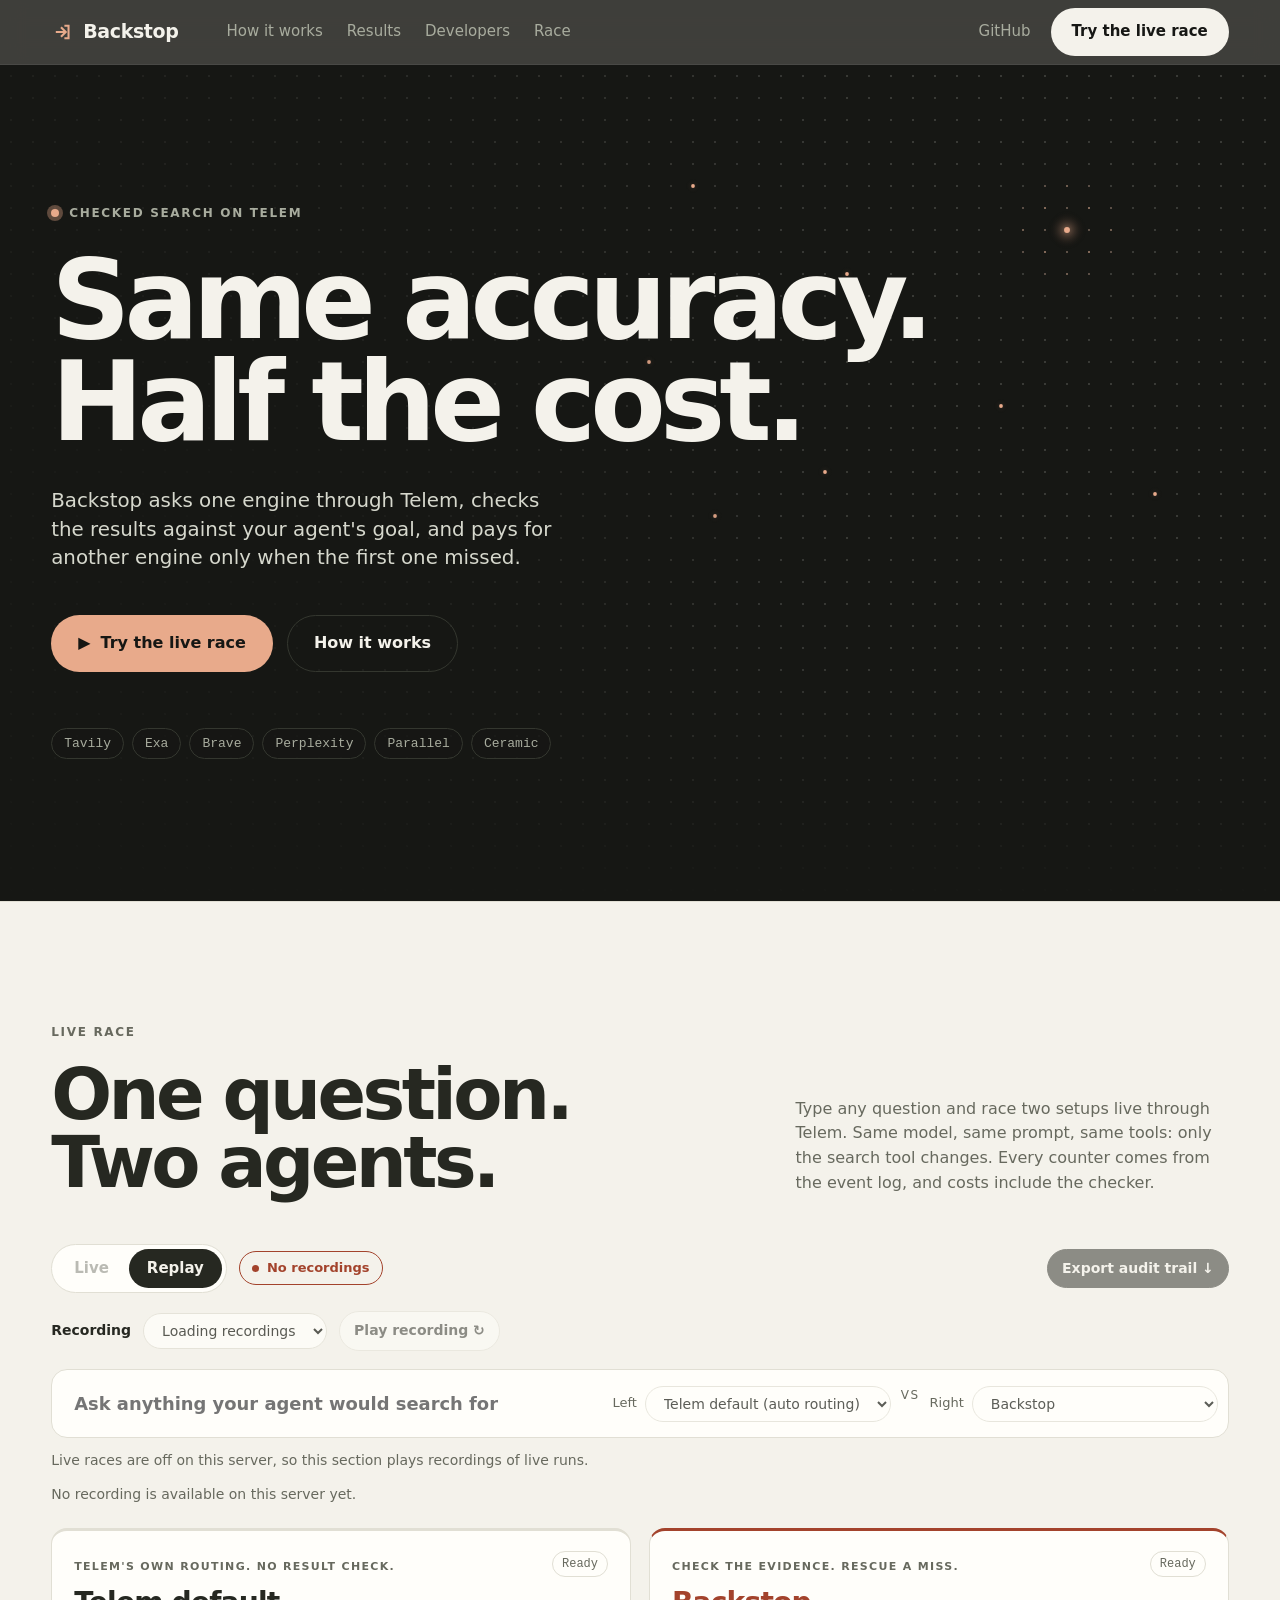
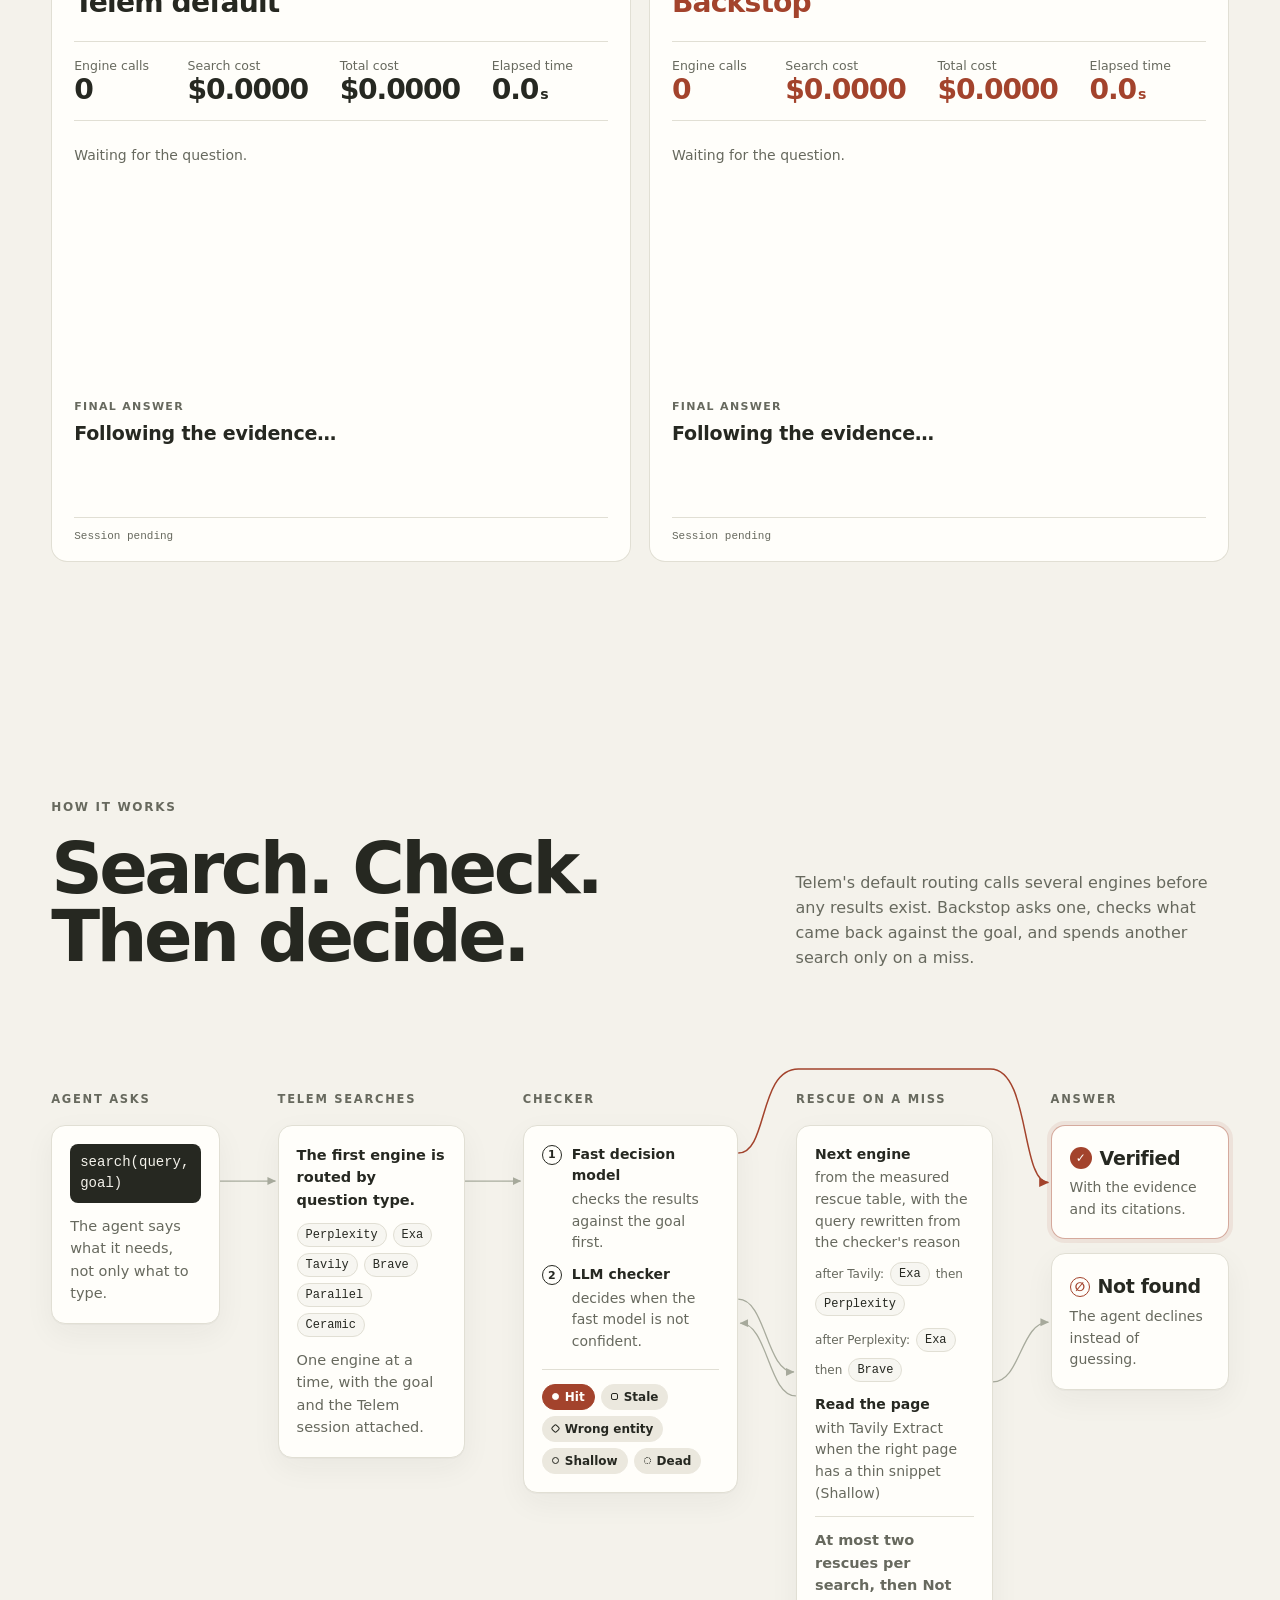
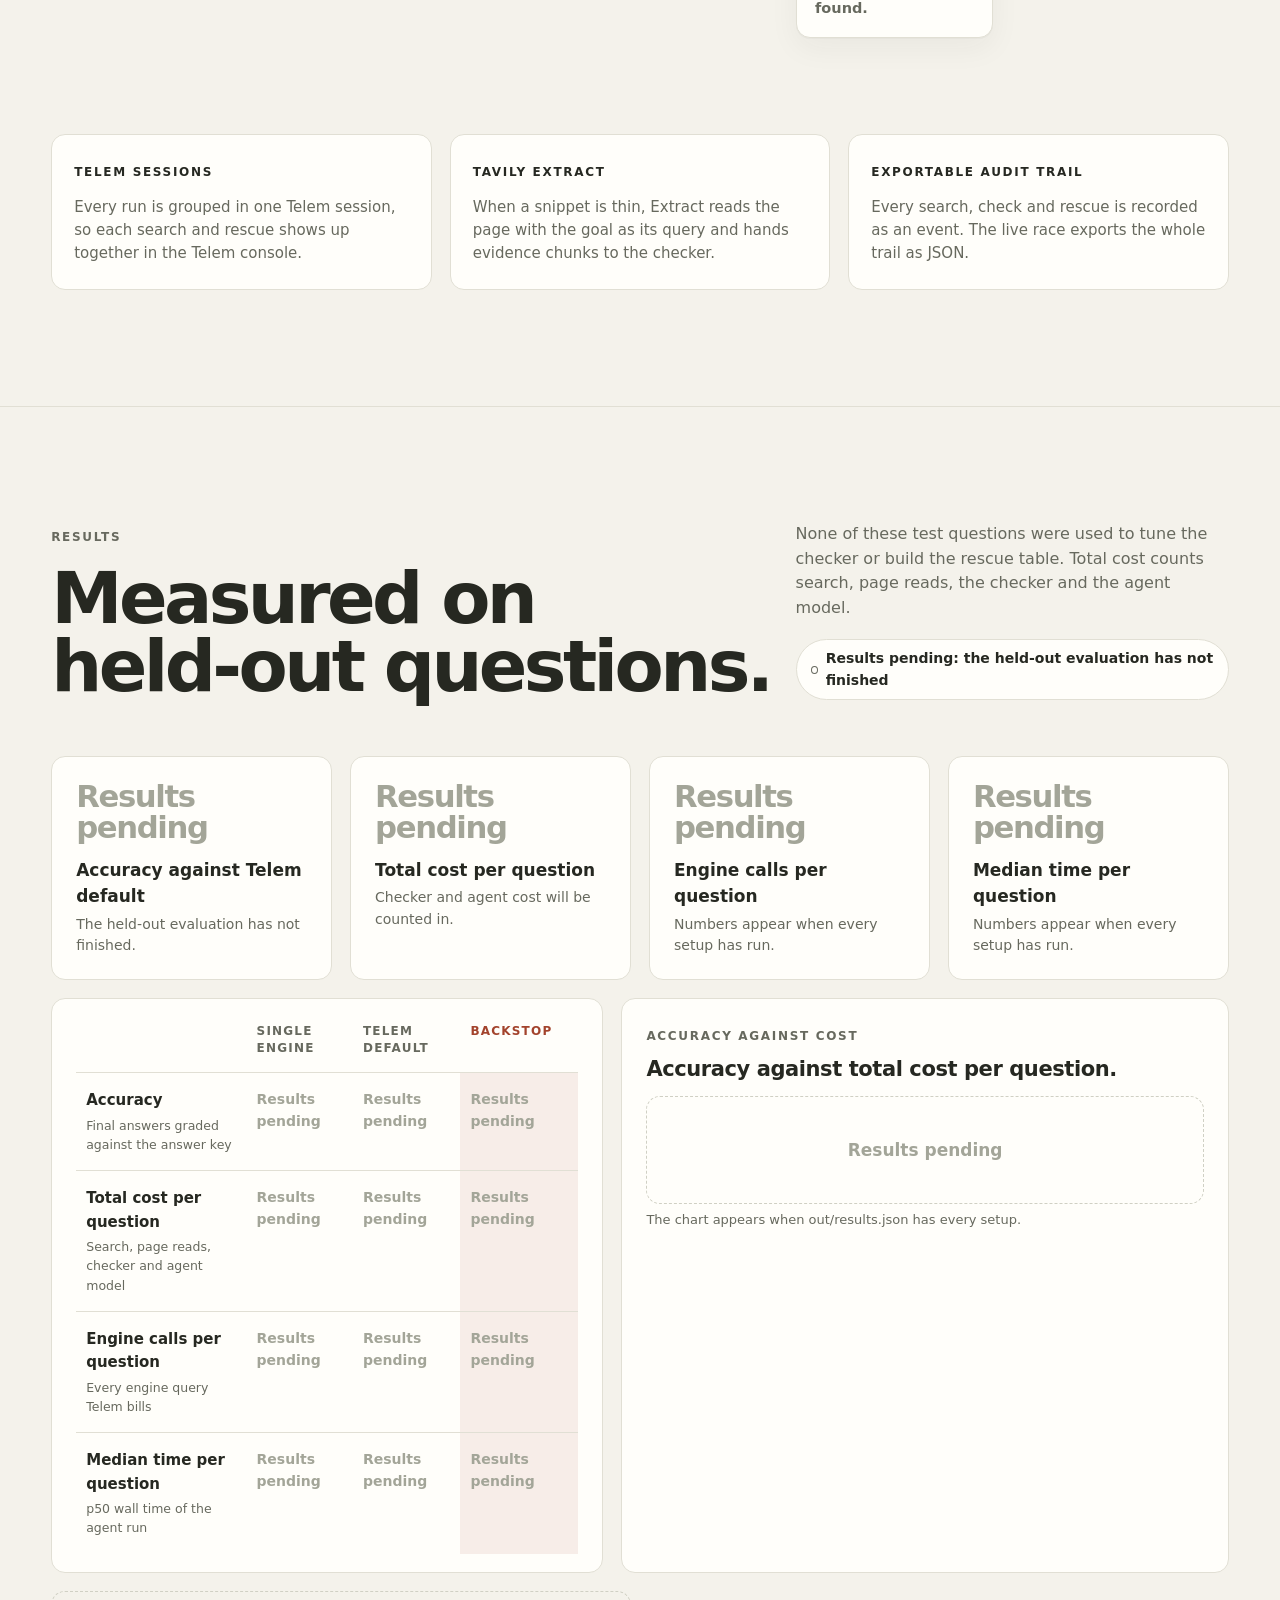
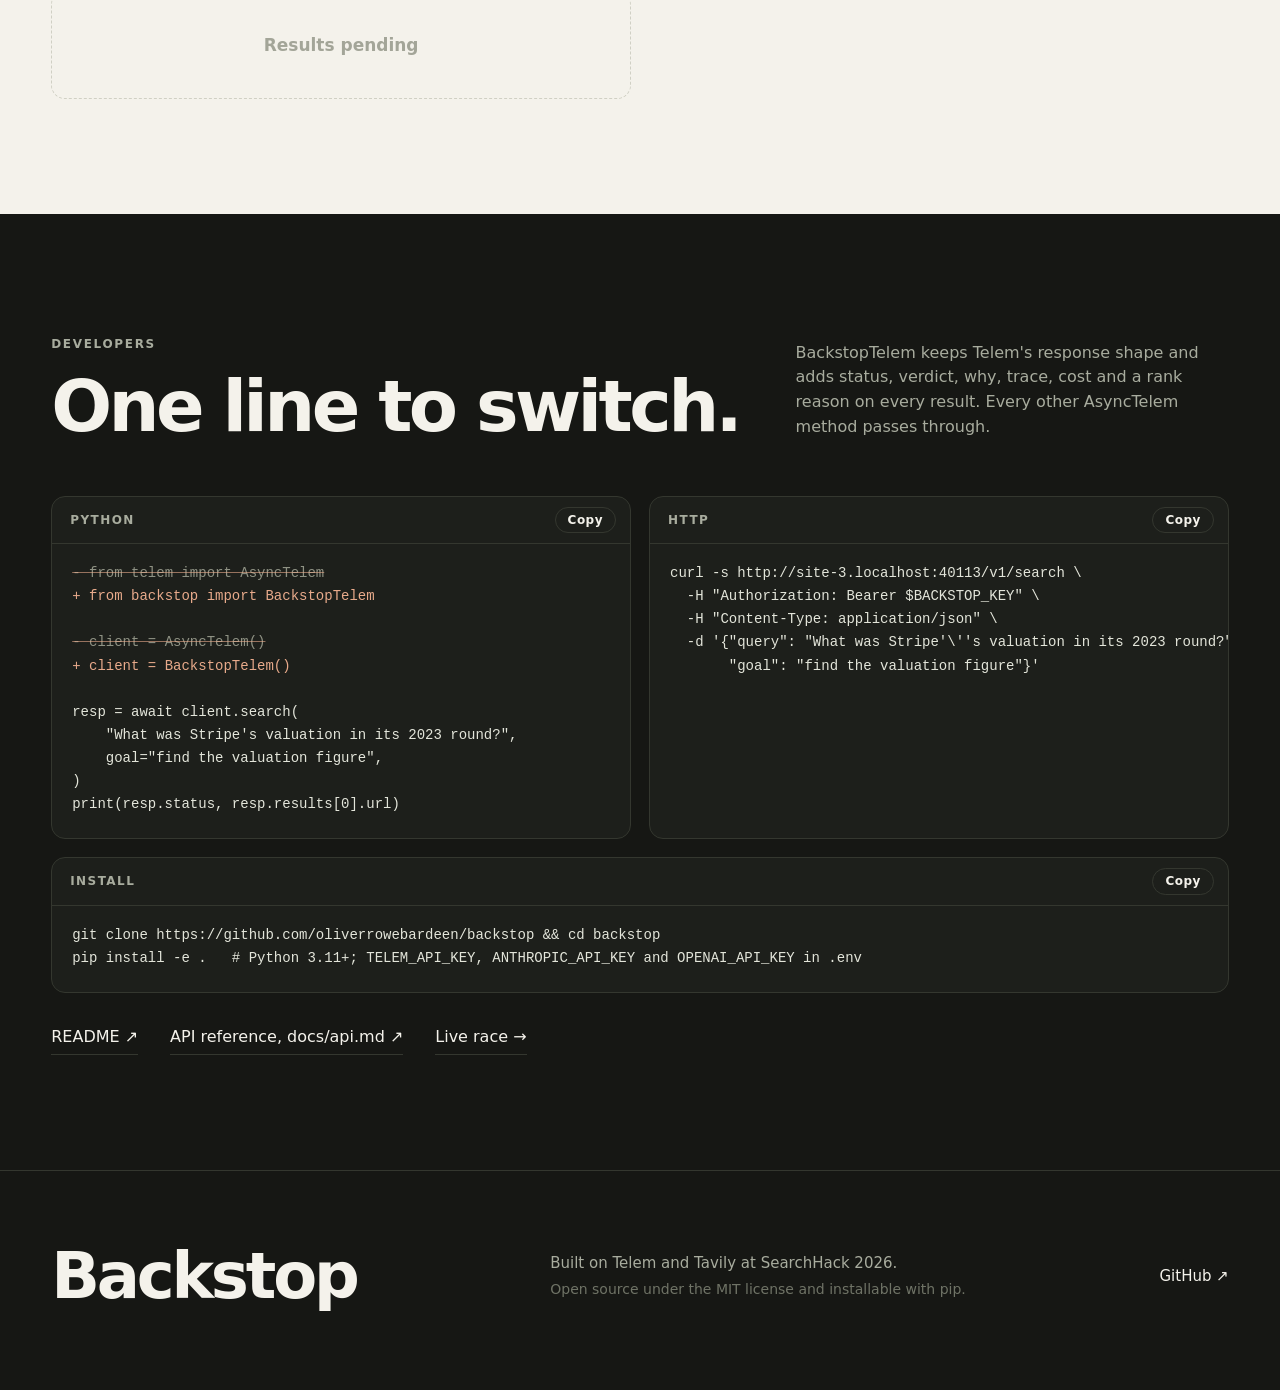
==== commit 793af4b0: "fix: drop the Telem Monitors card now that fact-sheet monitors are removed 2bae6d0 removed server/mo" ====
--- a/ui/index.html
+++ b/ui/index.html
@@ -174,7 +174,6 @@
           <article class="strip-card"><p class="label">Telem sessions</p><p>Every run is grouped in one Telem session, so each search and rescue shows up together in the Telem console.</p></article>
           <article class="strip-card"><p class="label">Tavily Extract</p><p>When a snippet is thin, Extract reads the page with the goal as its query and hands evidence chunks to the checker.</p></article>
           <article class="strip-card"><p class="label">Exportable audit trail</p><p>Every search, check and rescue is recorded as an event. The live race exports the whole trail as JSON.</p></article>
-          <article class="strip-card"><p class="label">Telem Monitors</p><p>Fact sheets that re-verify themselves: a daily Monitor per field marks a value stale when new evidence disagrees.</p></article>
         </div>
       </div>
     </section>
--- a/ui/style.css
+++ b/ui/style.css
@@ -193,7 +193,7 @@
 .conn-hit { stroke: var(--accent); stroke-width: 1.5; }
 .conn-arrow { fill: var(--connector); }
 .conn-arrow-hit { fill: var(--accent); }
-.strip { display: grid; grid-template-columns: repeat(4, minmax(0, 1fr)); gap: 18px; margin-top: 72px; }
+.strip { display: grid; grid-template-columns: repeat(3, minmax(0, 1fr)); gap: 18px; margin-top: 72px; }
 .strip-card { background: var(--white); border: 1px solid var(--card-line); border-radius: var(--radius); padding: 22px 22px 24px; }
 .strip-card .label { color: var(--ink); }
 .strip-card p:last-child { margin-top: 12px; color: var(--muted); font-size: 15px; }
@@ -366,7 +366,8 @@
   .flow { grid-template-columns: 1fr; padding-top: 0; padding-bottom: 0; gap: 22px; margin-top: 32px; }
   .flow-lines { display: none; }
   .flow-col { padding-left: 22px; border-left: 1px dashed var(--rule); }
-  .strip, .headline-numbers { grid-template-columns: repeat(2, minmax(0, 1fr)); }
+  .headline-numbers { grid-template-columns: repeat(2, minmax(0, 1fr)); }
+  .strip { grid-template-columns: 1fr; }
   .results-grid, .code-grid, .findings, .columns { grid-template-columns: 1fr; }
 }
 @media (max-width: 680px) {
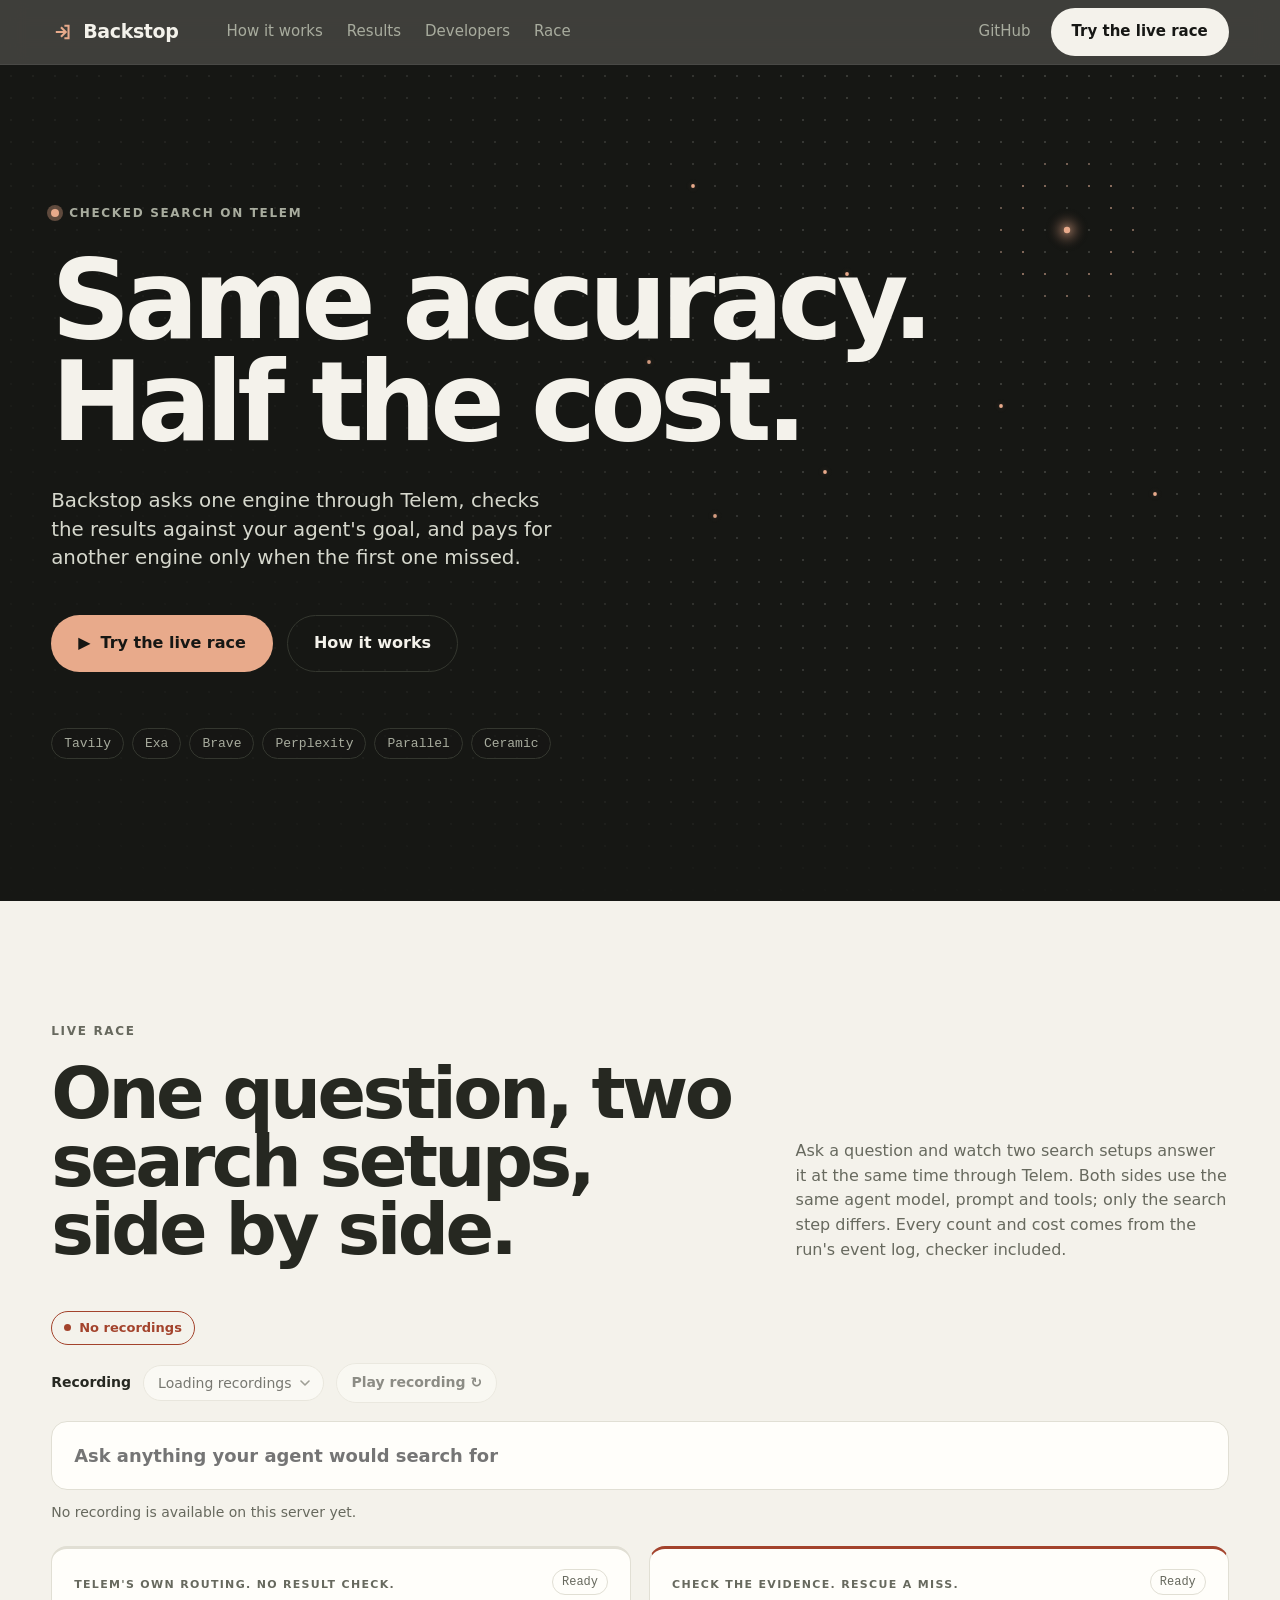
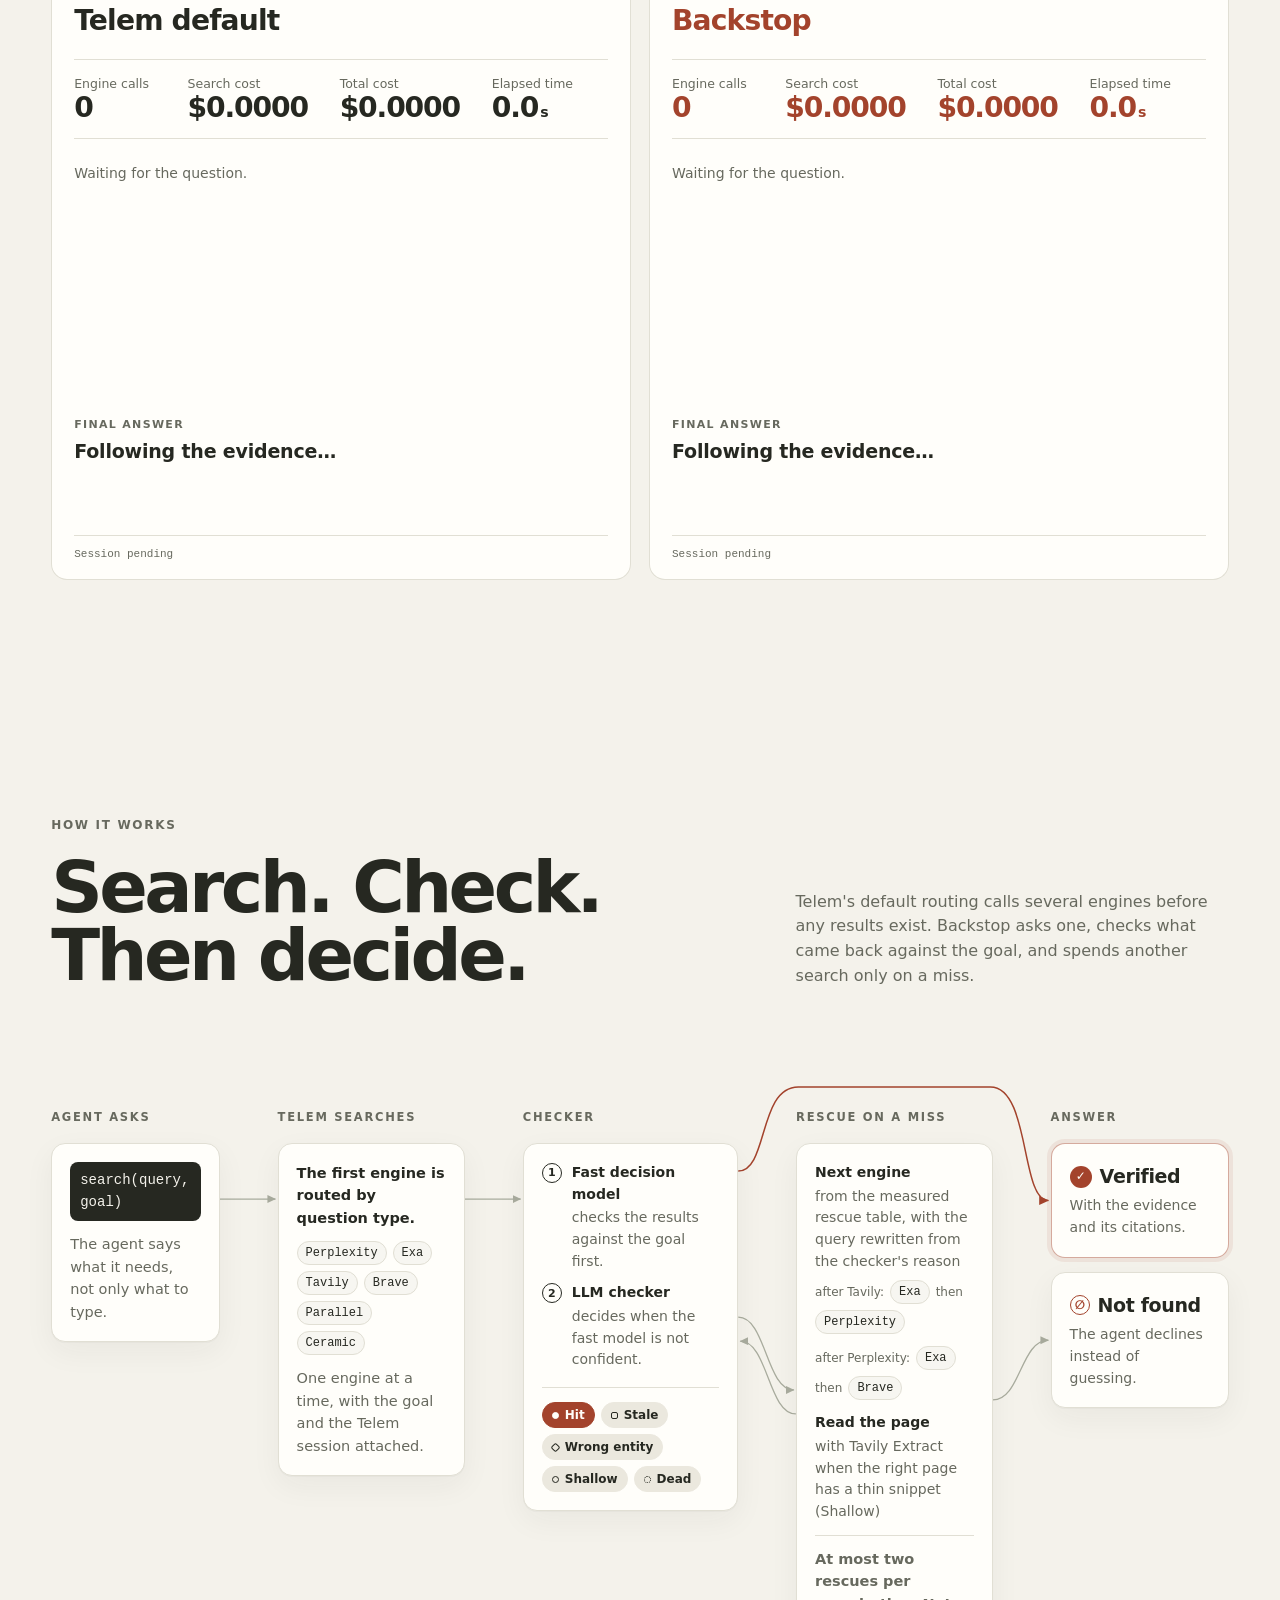
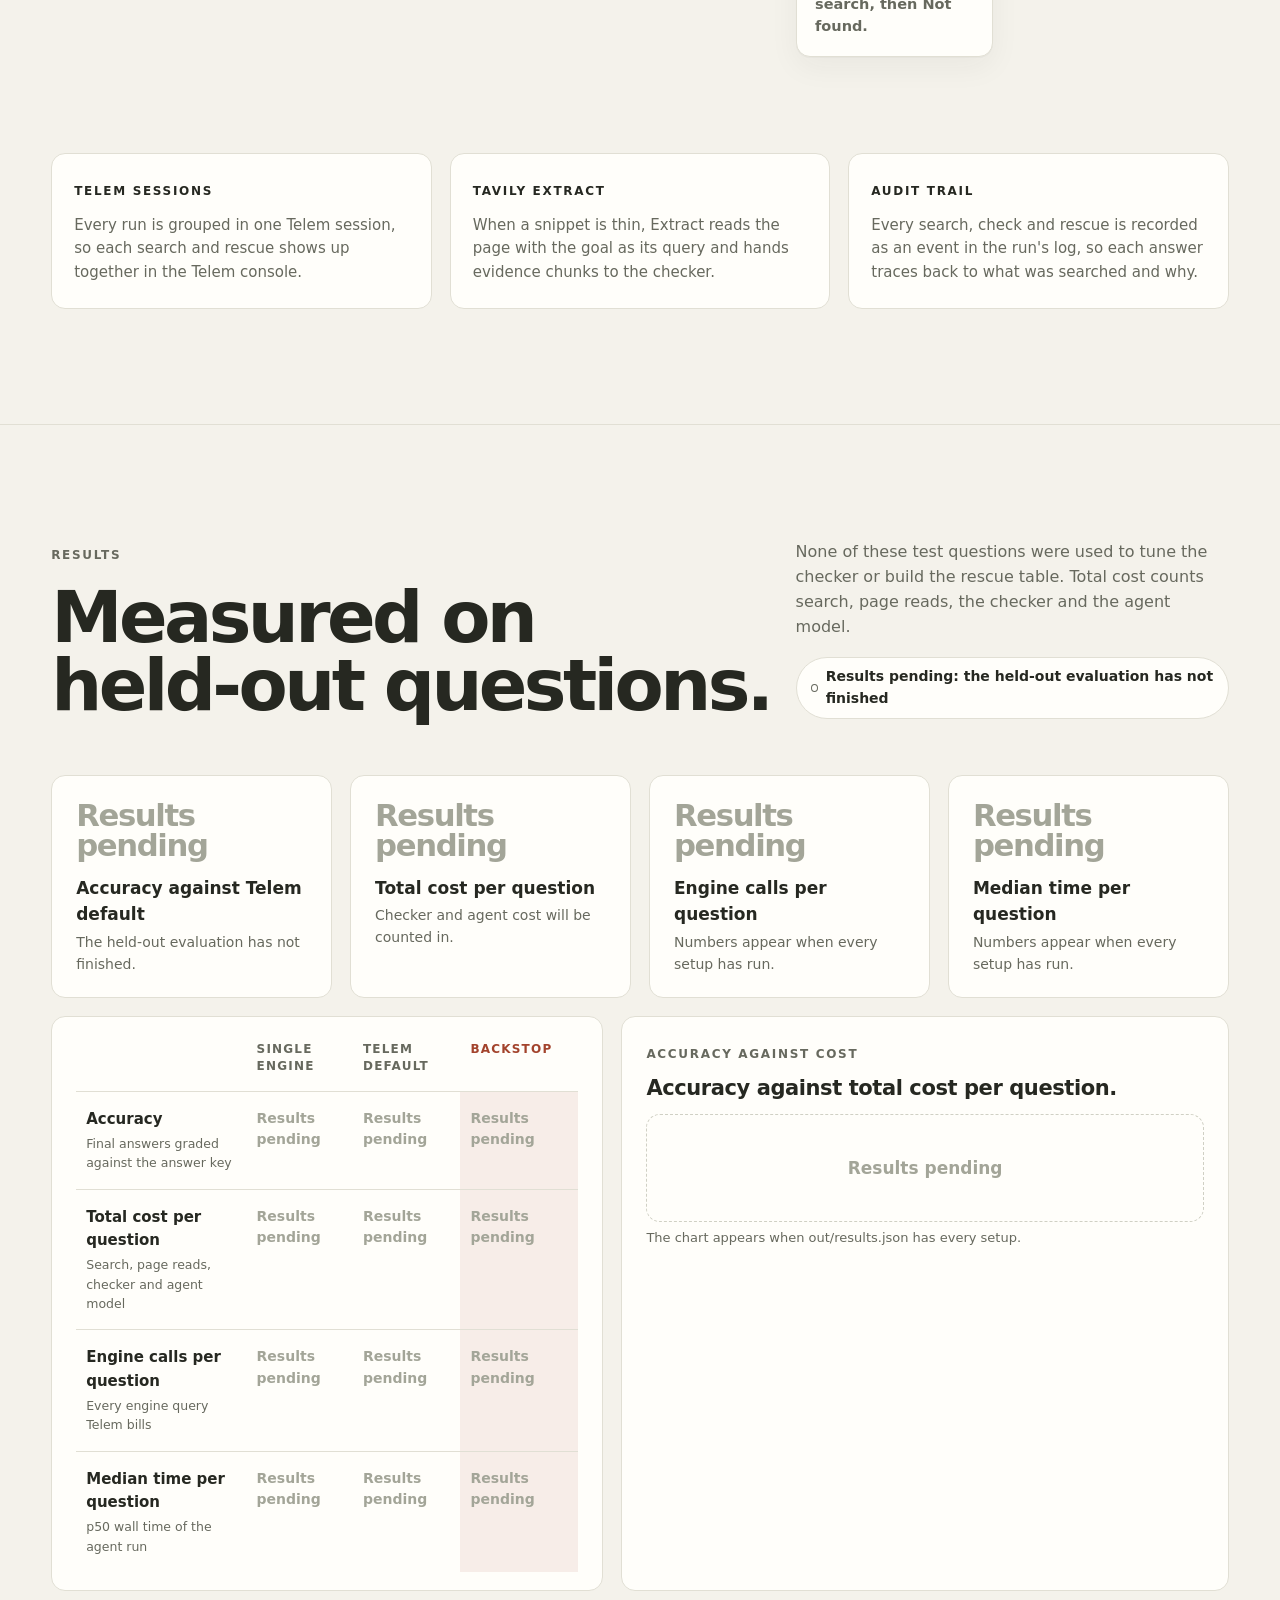
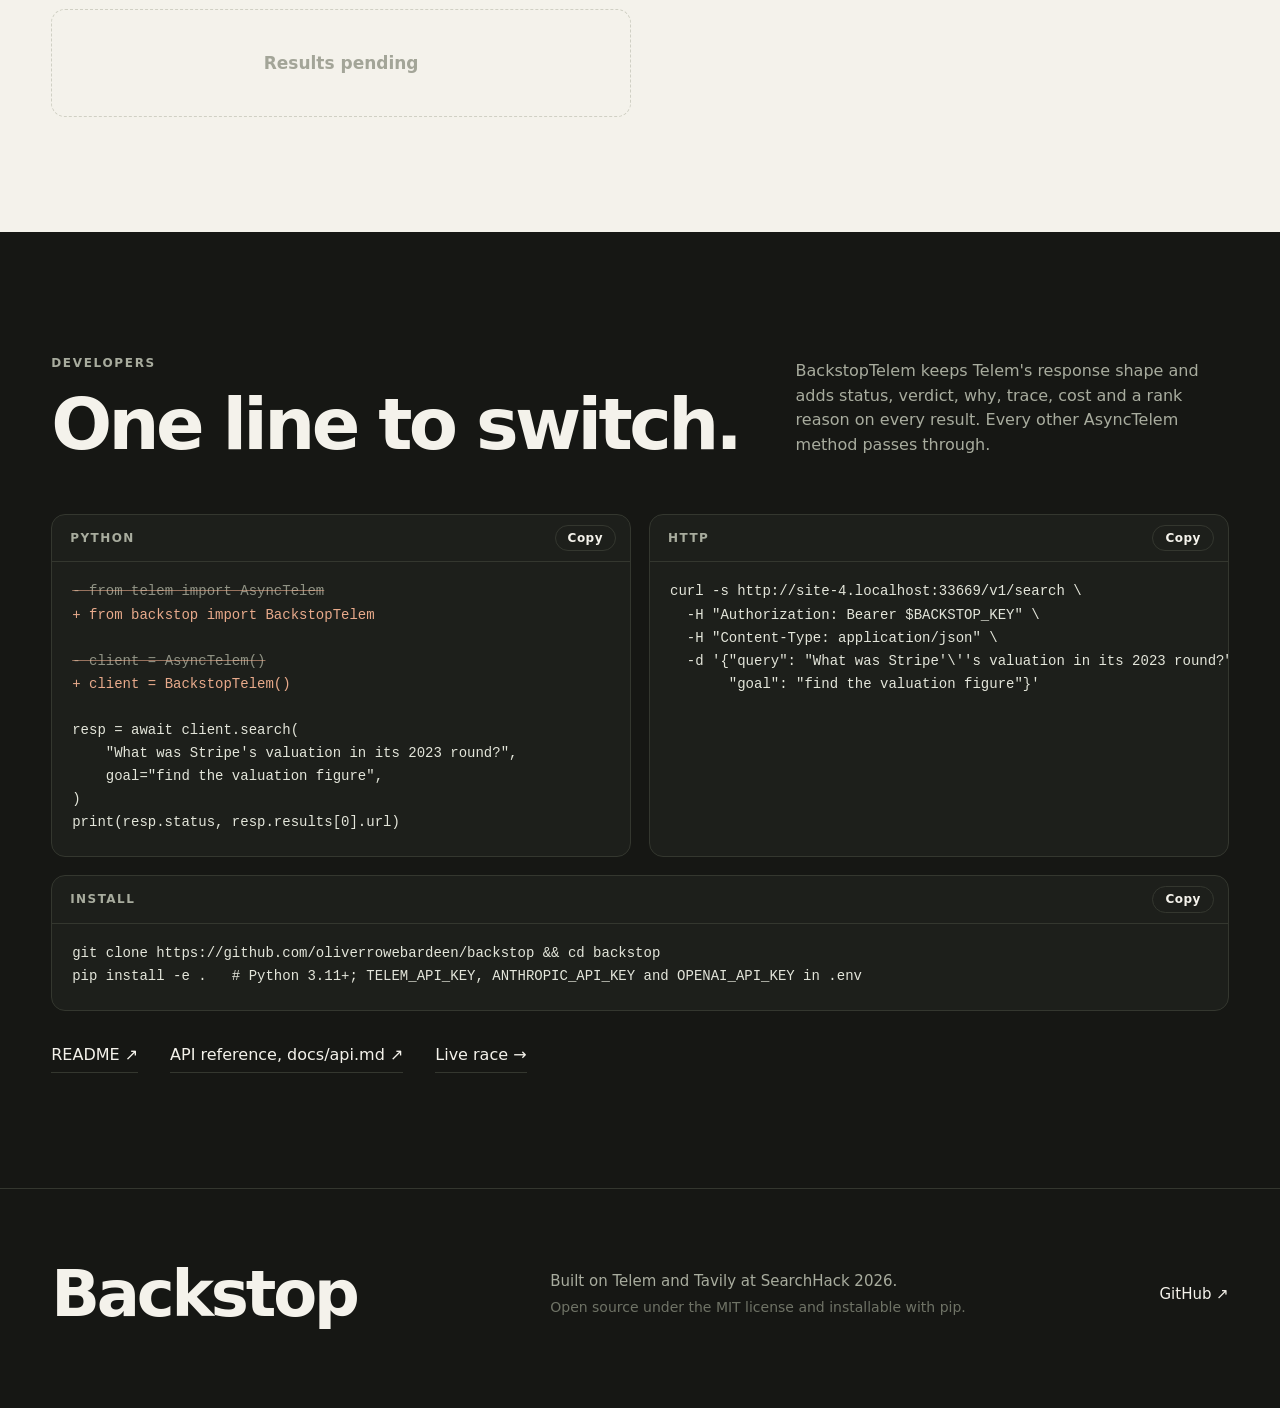
==== commit b4a15c89: "fix: make the Live race work on Vercel and read plainly, with seeded replays Live races could not wo" ====
--- a/ui/index.html
+++ b/ui/index.html
@@ -62,13 +62,13 @@
         <div class="section-head">
           <div>
             <p class="label">Live race</p>
-            <h2 id="race-title">One question. Two&nbsp;agents.</h2>
-          </div>
-          <p class="section-intro">Type any question and race two setups live through Telem. Same model, same prompt, same tools: only the search tool changes. Every counter comes from the event log, and costs include the checker.</p>
+            <h2 id="race-title">One question, two search setups, side by&nbsp;side.</h2>
+          </div>
+          <p class="section-intro">Ask a question and watch two search setups answer it at the same time through Telem. Both sides use the same agent model, prompt and tools; only the search step differs. Every count and cost comes from the run's event log, checker included.</p>
         </div>
         <div class="race-bar">
           <div class="race-modes">
-            <div class="mode-toggle" role="group" aria-label="Race mode">
+            <div class="mode-toggle" id="mode-toggle" role="group" aria-label="Race mode" hidden>
               <button type="button" id="mode-live" aria-pressed="false">Live</button>
               <button type="button" id="mode-replay" aria-pressed="true">Replay</button>
             </div>
@@ -76,37 +76,37 @@
           </div>
           <div class="race-tools">
             <button class="chip-button" id="stop-button" type="button" hidden>Stop run &#9632;</button>
-            <button class="chip-button" id="save-recording" type="button" hidden>Save as recording</button>
-            <button class="chip-button chip-button-strong" id="export-audit" type="button" disabled>Export audit trail &#8595;</button>
-          </div>
-        </div>
+          </div>
+        </div>
+        <p id="live-off" class="race-note live-off" hidden></p>
         <div class="race-recording" id="replay-controls">
           <label for="replay-select">Recording</label>
           <select id="replay-select" disabled><option>Loading recordings</option></select>
           <button class="chip-button" id="replay-button" type="button" disabled>Play recording &#8635;</button>
         </div>
+        <p id="replay-meta" class="replay-meta" hidden></p>
         <form id="race-form" class="race-form" novalidate>
           <div class="race-input">
             <label class="sr-only" for="question">Your question</label>
             <input id="question" name="question" readonly placeholder="Ask anything your agent would search for" maxlength="300" required autocomplete="off" aria-describedby="question-error">
             <button class="btn btn-dark" id="run-button" type="submit" hidden disabled>Run race <span aria-hidden="true">&#8599;</span></button>
           </div>
-          <div class="setup-pickers">
-            <label>Left <select id="left-setup" disabled><option value="telem_default">Telem default (auto routing)</option><option value="single">Single engine (Tavily)</option><option value="second_opinion">Backstop</option></select></label>
+          <div class="setup-pickers" id="setup-pickers" hidden>
+            <label>Left <select id="left-setup"><option value="telem_default">Telem default (auto routing)</option><option value="single">Single engine (Tavily)</option><option value="second_opinion">Backstop</option></select></label>
             <span class="versus" aria-hidden="true">vs</span>
-            <label>Right <select id="right-setup" disabled><option value="telem_default">Telem default (auto routing)</option><option value="single">Single engine (Tavily)</option><option value="second_opinion" selected>Backstop</option></select></label>
+            <label>Right <select id="right-setup"><option value="telem_default">Telem default (auto routing)</option><option value="single">Single engine (Tavily)</option><option value="second_opinion" selected>Backstop</option></select></label>
           </div>
         </form>
         <p id="question-error" class="race-error" role="alert" hidden></p>
         <div class="example-chips" id="example-chips" aria-label="Example questions" hidden></div>
-        <p id="replay-only" class="race-note">Live races are off on this server, so this section plays recordings of live runs.</p>
         <div id="demo-code-box" class="race-credentials" hidden><label for="demo-code">Demo code</label><input id="demo-code" type="password" autocomplete="off" spellcheck="false" aria-describedby="demo-help"><p id="demo-help">Ask the team for the code. It is remembered in this browser.</p></div>
         <div id="credentials" class="race-credentials" hidden><label for="api-key">Backstop API key</label><input id="api-key" type="password" autocomplete="off" spellcheck="false" aria-describedby="key-help"><p id="key-help">Required for live races on this server. Kept only in this page until you close or reload it.</p></div>
         <p id="race-message" class="race-message" role="status"></p>
         <div class="columns" id="columns"></div>
+        <p class="race-summary" id="race-summary" role="status" hidden></p>
         <p class="race-honest" id="race-honest" hidden></p>
       </div>
-      <template id="column-template"><article class="race-column"><header class="column-head"><div><span class="column-tag"></span><h3 class="column-name"></h3></div><span class="run-status">Ready</span></header><dl class="counters"><div title="Every engine query Telem runs and bills. One Telem default request can fan out to many engines."><dd class="engine-count">0</dd><dt>Engine calls</dt></div><div title="Engine calls, page reads and the checker."><dd class="search-cost">$0.0000</dd><dt>Search cost</dt></div><div title="Search cost plus the agent model's own turns."><dd class="cost-count">$0.0000</dd><dt>Total cost</dt></div><div><dd class="time-count">0.0<span>s</span></dd><dt>Elapsed time</dt></div></dl><ol class="steps" aria-label="Search events"><li class="empty">Waiting for the question.</li></ol><div class="answer"><p class="answer-label">Final answer</p><p class="answer-text">Following the evidence.</p><div class="sources"></div><details class="answer-details" hidden><summary>Read full answer</summary><p class="answer-full"></p></details><p class="grade-note" hidden>Not graded: live question</p><button class="chip-button watch-recorded" type="button" hidden>Watch a recorded run instead</button></div><p class="session">Session pending</p></article></template>
+      <template id="column-template"><article class="race-column"><header class="column-head"><div><span class="column-tag"></span><h3 class="column-name"></h3></div><span class="run-status">Ready</span></header><dl class="counters"><div title="Every engine query Telem runs and bills. One Telem default request can fan out to many engines."><dd class="engine-count">0</dd><dt>Engine calls</dt></div><div title="Engine calls, page reads and the checker."><dd class="search-cost">$0.0000</dd><dt>Search cost</dt></div><div title="Search cost plus the agent model's own turns."><dd class="cost-count">$0.0000</dd><dt>Total cost</dt></div><div><dd class="time-count">0.0<span>s</span></dd><dt>Elapsed time</dt></div></dl><ol class="steps" aria-label="Search events"><li class="empty">Waiting for the question.</li></ol><div class="answer"><p class="answer-label">Final answer</p><p class="answer-text">Following the evidence.</p><div class="sources"></div><details class="answer-details" hidden><summary>Read full answer</summary><p class="answer-full"></p></details><p class="grade-note" hidden>Not graded: a live question has no answer key here.</p><button class="chip-button watch-recorded" type="button" hidden>Watch a recorded run instead</button></div><p class="session">Session pending</p></article></template>
     </section>
 
     <section class="how light" id="how" aria-labelledby="how-title">
@@ -173,7 +173,7 @@
         <div class="strip">
           <article class="strip-card"><p class="label">Telem sessions</p><p>Every run is grouped in one Telem session, so each search and rescue shows up together in the Telem console.</p></article>
           <article class="strip-card"><p class="label">Tavily Extract</p><p>When a snippet is thin, Extract reads the page with the goal as its query and hands evidence chunks to the checker.</p></article>
-          <article class="strip-card"><p class="label">Exportable audit trail</p><p>Every search, check and rescue is recorded as an event. The live race exports the whole trail as JSON.</p></article>
+          <article class="strip-card"><p class="label">Audit trail</p><p>Every search, check and rescue is recorded as an event in the run's log, so each answer traces back to what was searched and why.</p></article>
         </div>
       </div>
     </section>
--- a/ui/style.css
+++ b/ui/style.css
@@ -269,9 +269,10 @@
 .footer-note { margin-top: 4px; font-size: 14px; color: var(--on-dark-faint); }
 .footer a { text-decoration: none; color: var(--on-dark); }
 
-/* Live race (the race view, now a section). Its colors follow the page theme. */
+/* Live race (the race view, now a section). No background or divider of its own: the page shows through. */
 .race-section { --r-bg: var(--paper); --r-card: var(--white); --r-ink: var(--ink); --r-muted: var(--muted); --r-line: var(--card-line); --r-chip: var(--soft); --r-accent: var(--accent); --r-input: var(--white);
-  background: var(--r-bg); color: var(--r-ink); border-top: 1px solid var(--card-line); transition: background 0.2s, color 0.2s; }
+  --r-chevron: url("data:image/svg+xml,%3Csvg xmlns='http://www.w3.org/2000/svg' viewBox='0 0 10 6'%3E%3Cpath d='M1 1l4 4 4-4' fill='none' stroke='%2367695e' stroke-width='1.6' stroke-linecap='round' stroke-linejoin='round'/%3E%3C/svg%3E");
+  color: var(--r-ink); }
 .race-bar { display: flex; flex-wrap: wrap; align-items: center; justify-content: space-between; gap: 14px 24px; margin-top: 48px; }
 .race-modes { display: flex; flex-wrap: wrap; align-items: center; gap: 12px; }
 .mode-toggle { display: inline-flex; padding: 4px; gap: 2px; border-radius: 999px; border: 1px solid var(--r-line); background: var(--r-card); }
@@ -287,13 +288,15 @@
 .example-chips { display: flex; flex-wrap: wrap; gap: 8px; margin-top: 12px; }
 .example-chip { border: 1px solid var(--r-line); background: var(--r-card); color: var(--r-ink); border-radius: 999px; padding: 7px 13px; font-size: 13.5px; text-align: left; }
 .example-chip:hover:not(:disabled) { border-color: var(--r-accent); color: var(--r-accent); }
-.versus { font-size: 12px; text-transform: uppercase; letter-spacing: 0.12em; color: var(--r-muted); }
+.versus { font-size: 13px; line-height: 1; color: var(--r-muted); }
 .grade-note { margin-top: 8px; font-size: 12px; color: var(--r-muted); }
 .watch-recorded { margin-top: 10px; }
 .race-recording { display: flex; flex-wrap: wrap; align-items: center; gap: 10px 12px; font-size: 14px; color: var(--r-muted); }
 .race-recording label { font-weight: 600; color: var(--r-ink); }
-.race-section select { font: inherit; font-size: 14px; color: var(--r-ink); background: var(--r-input); border: 1px solid var(--r-line); border-radius: 999px; padding: 8px 14px; max-width: 100%; }
-.race-section select:disabled { opacity: 0.75; }
+/* Native arrows sit at the far edge of a select sized to its longest option; draw one 12px in and size to the choice. */
+.race-section select { appearance: none; -webkit-appearance: none; field-sizing: content; font: inherit; font-size: 14px; line-height: 1.3; color: var(--r-ink); background: var(--r-input) var(--r-chevron) no-repeat right 13px center / 10px 6px; border: 1px solid var(--r-line); border-radius: 999px; padding: 8px 32px 8px 14px; max-width: 100%; min-width: 0; cursor: pointer; }
+.race-section select:hover:not(:disabled) { border-color: var(--r-muted); }
+.race-section select:disabled { opacity: 0.6; cursor: default; }
 .race-badge { display: inline-flex; align-items: center; gap: 8px; padding: 6px 12px; border-radius: 999px; font-weight: 650; font-size: 13px; color: var(--r-accent); border: 1px solid currentColor; white-space: nowrap; }
 .race-badge::before { content: ""; width: 7px; height: 7px; border-radius: 50%; background: currentColor; }
 .race-badge.is-sample { color: var(--r-muted); }
@@ -304,10 +307,13 @@
 .race-form { display: flex; flex-wrap: wrap; gap: 12px; align-items: center; margin-top: 18px; padding: 10px; border: 1px solid var(--r-line); border-radius: var(--radius-lg); background: var(--r-card); }
 .race-form input { flex: 1 1 auto; min-width: 0; border: 0; background: transparent; color: var(--r-ink); font-size: clamp(17px, 1.4vw, 21px); font-weight: 550; padding: 10px 12px; }
 .race-form input:focus-visible { outline-offset: 0; }
-.setup-pickers { display: flex; gap: 10px; flex-wrap: wrap; font-size: 13px; color: var(--r-muted); }
-.setup-pickers label { display: inline-flex; align-items: center; gap: 8px; }
+.setup-pickers { display: flex; align-items: center; gap: 10px; flex-wrap: wrap; font-size: 13px; line-height: 1; color: var(--r-muted); }
+.setup-pickers label { display: inline-flex; align-items: center; gap: 8px; min-width: 0; }
 .race-note, .race-message { margin-top: 12px; font-size: 14px; color: var(--r-muted); }
 .race-honest { margin-top: 16px; font-size: 14px; color: var(--r-muted); max-width: 72ch; }
+.live-off { color: var(--r-ink); }
+.replay-meta { margin-top: 8px; font-size: 13px; color: var(--r-muted); }
+.race-summary { margin-top: 18px; padding: 14px 18px; border-left: 3px solid var(--r-accent); background: var(--r-card); border-radius: 0 var(--radius) var(--radius) 0; font-size: 16px; font-weight: 550; line-height: 1.5; max-width: 80ch; font-variant-numeric: tabular-nums; }
 .race-credentials { margin-top: 14px; display: grid; gap: 6px; max-width: 520px; font-size: 14px; }
 .race-credentials input { padding: 11px 14px; border-radius: 10px; border: 1px solid var(--r-line); background: var(--r-input); color: var(--r-ink); }
 .race-credentials p { color: var(--r-muted); font-size: 13px; }
@@ -328,7 +334,7 @@
 .steps li { padding: 12px 0; border-bottom: 1px solid var(--r-line); font-size: 14px; }
 .steps .empty { border: 0; color: var(--r-muted); padding-top: 24px; }
 .step-query { display: flex; gap: 10px; font-weight: 550; overflow-wrap: anywhere; }
-.step-num { font: 11px/1.9 var(--mono); color: var(--r-muted); }
+.step-num { flex: none; font: 11px/1.9 var(--mono); color: var(--r-muted); }
 .engine-choice, .rescue-action, .step-note { margin: 6px 0 0 28px; font-size: 13px; color: var(--r-muted); }
 .query-rewrite { display: grid; grid-template-columns: auto 1fr; gap: 2px 10px; margin: 8px 0 0 28px; font: 12.5px/1.45 var(--mono); }
 .query-rewrite dt { color: var(--r-muted); }
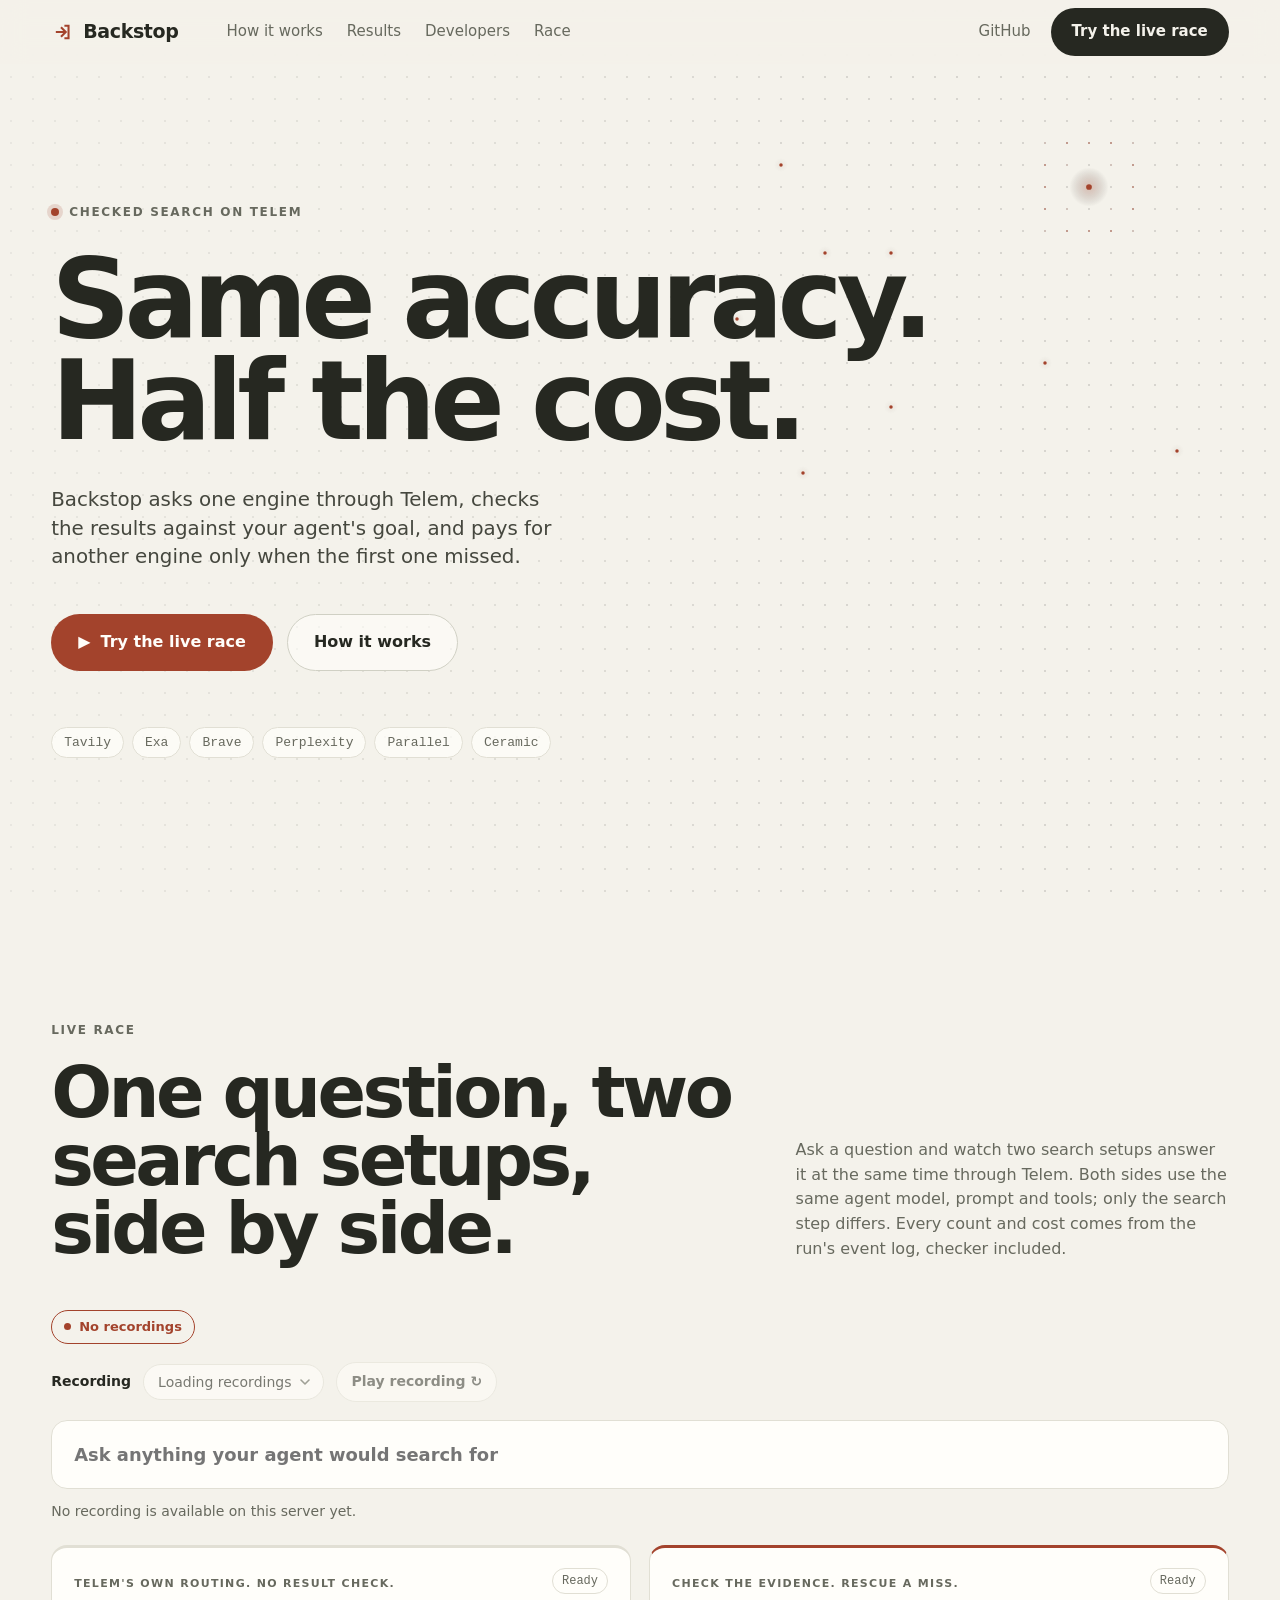
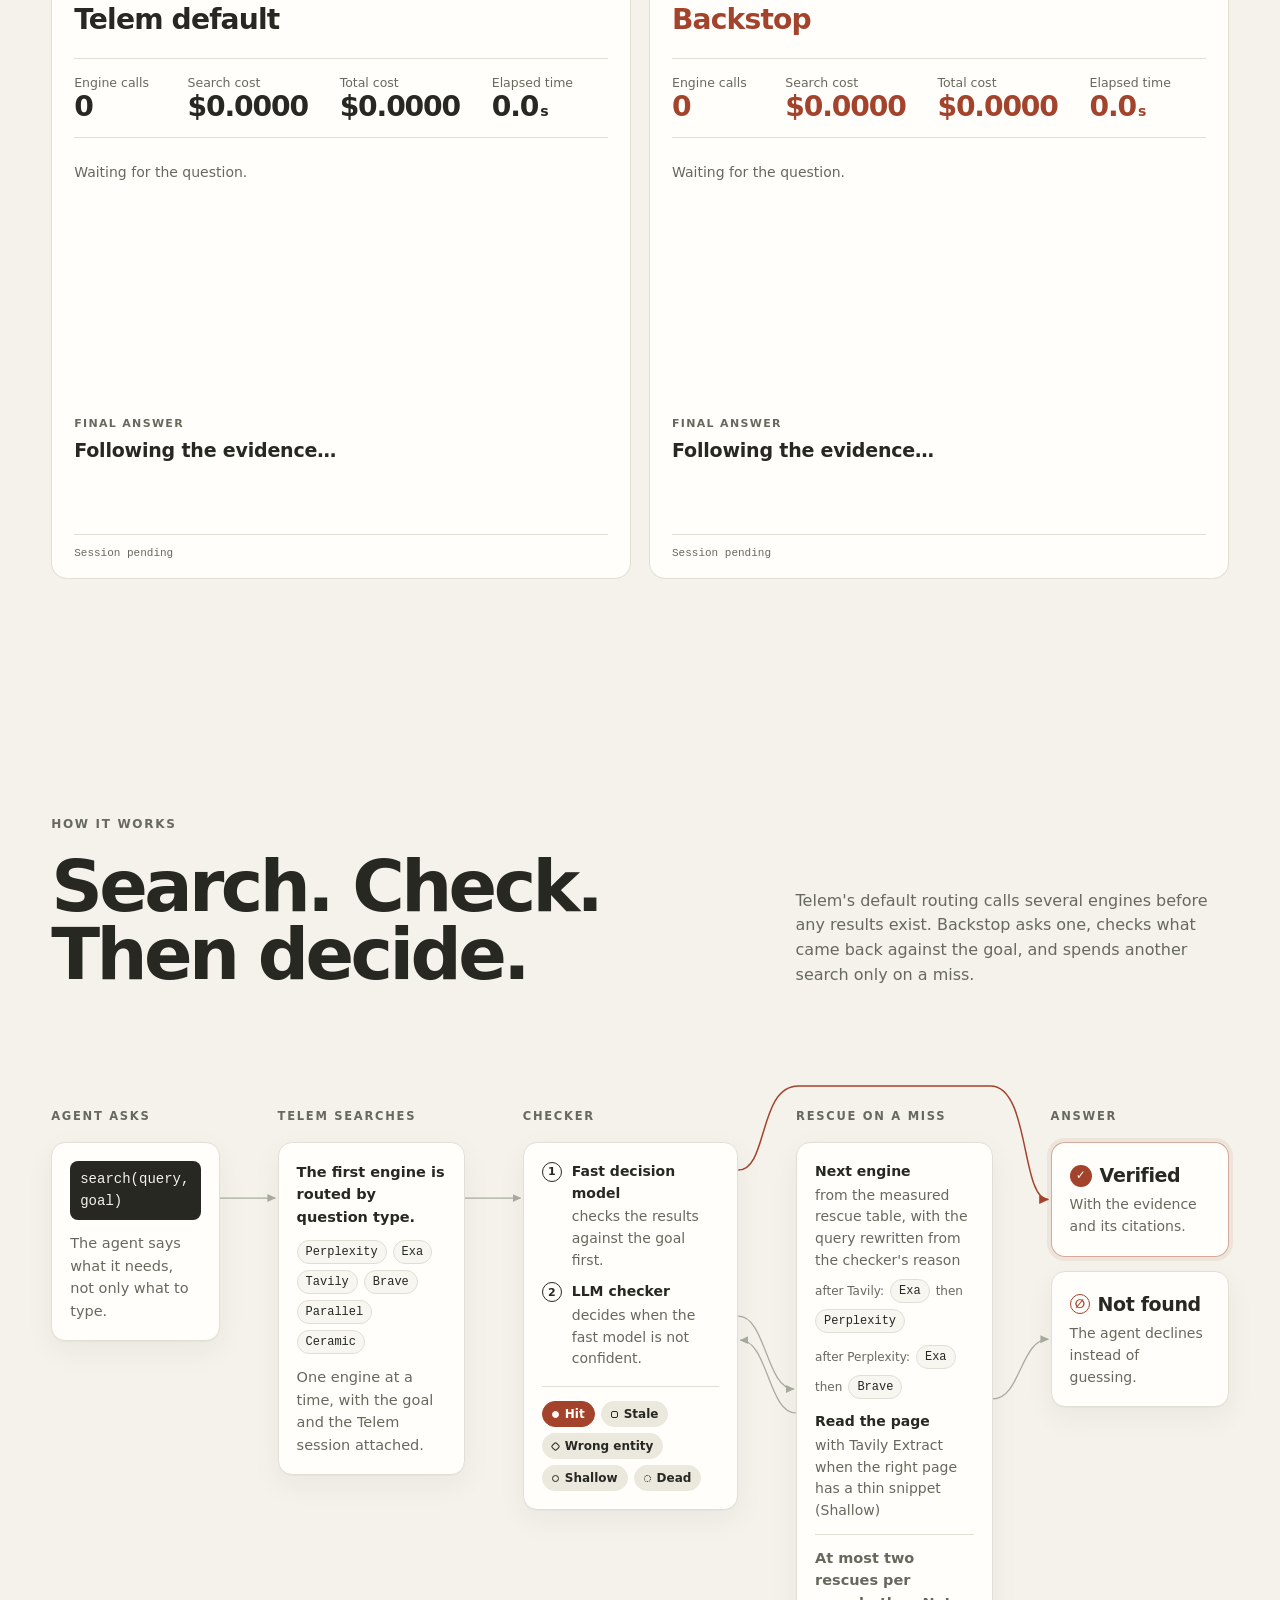
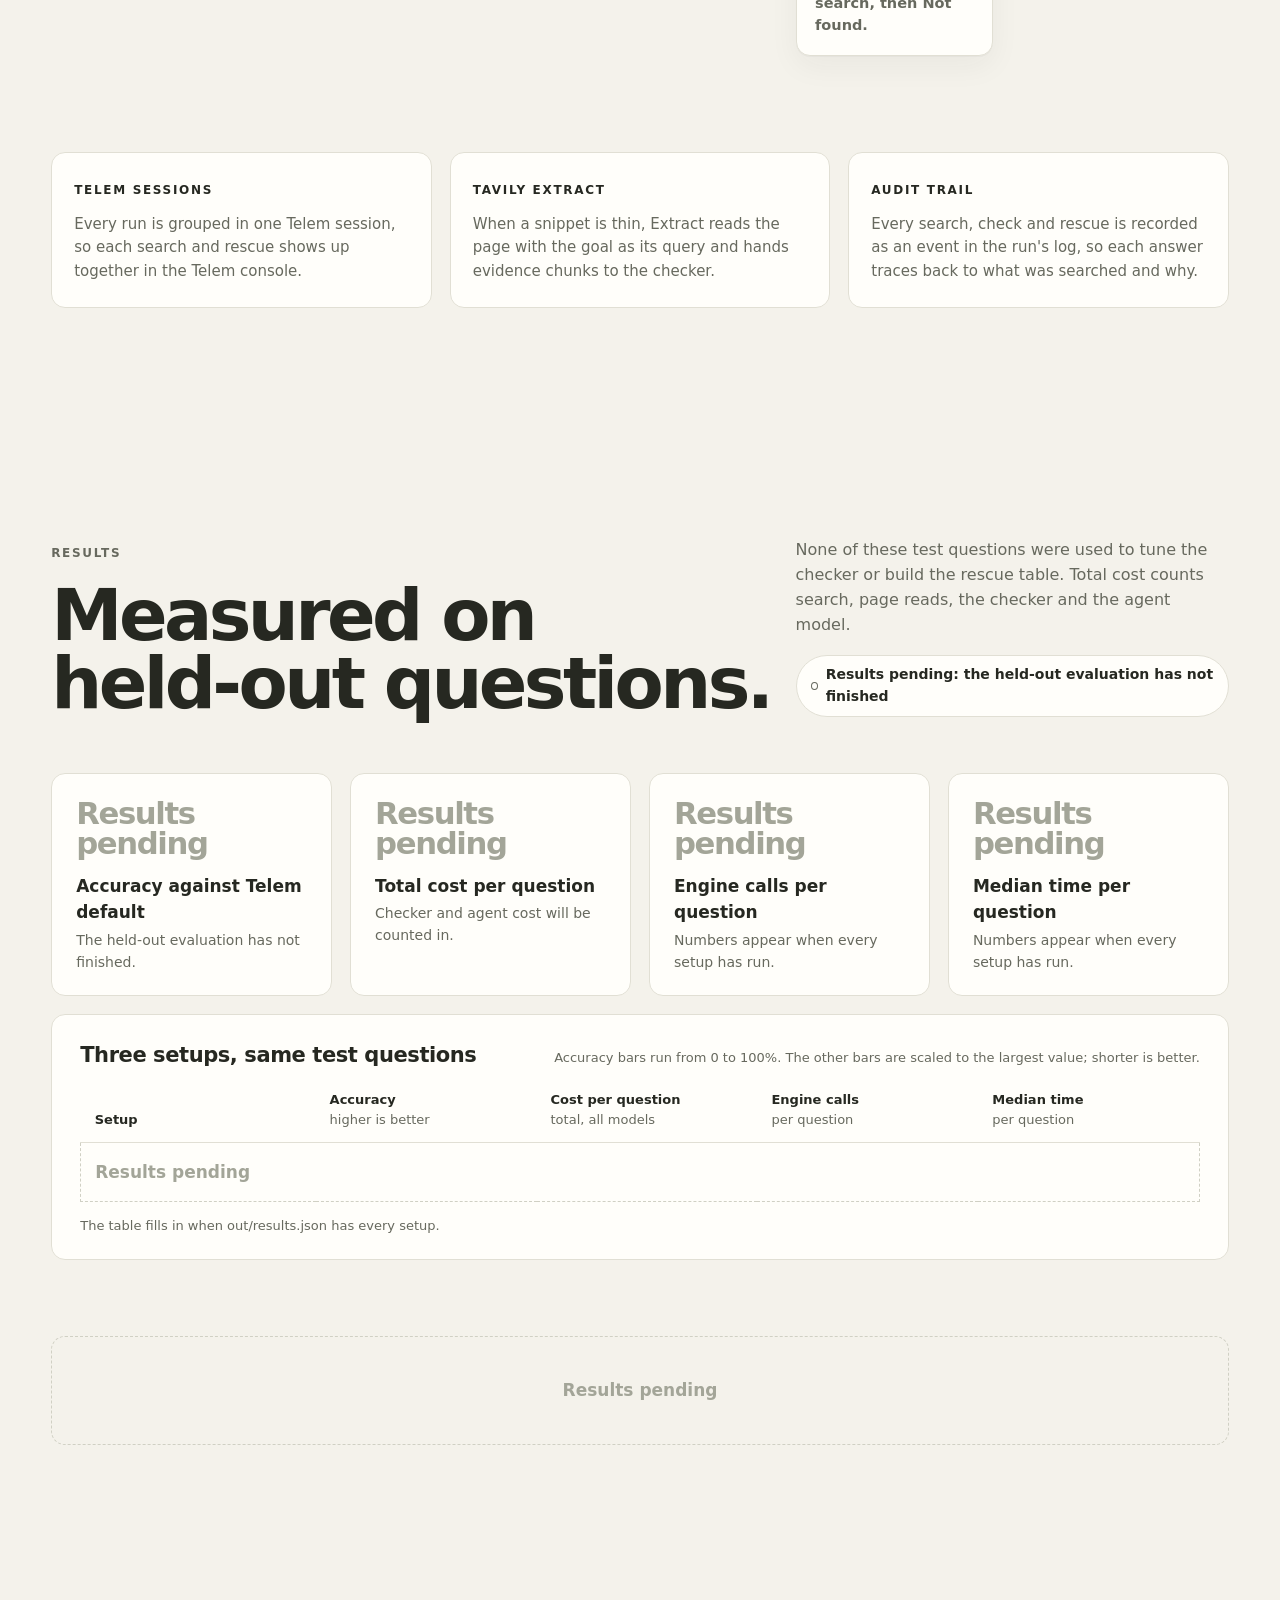
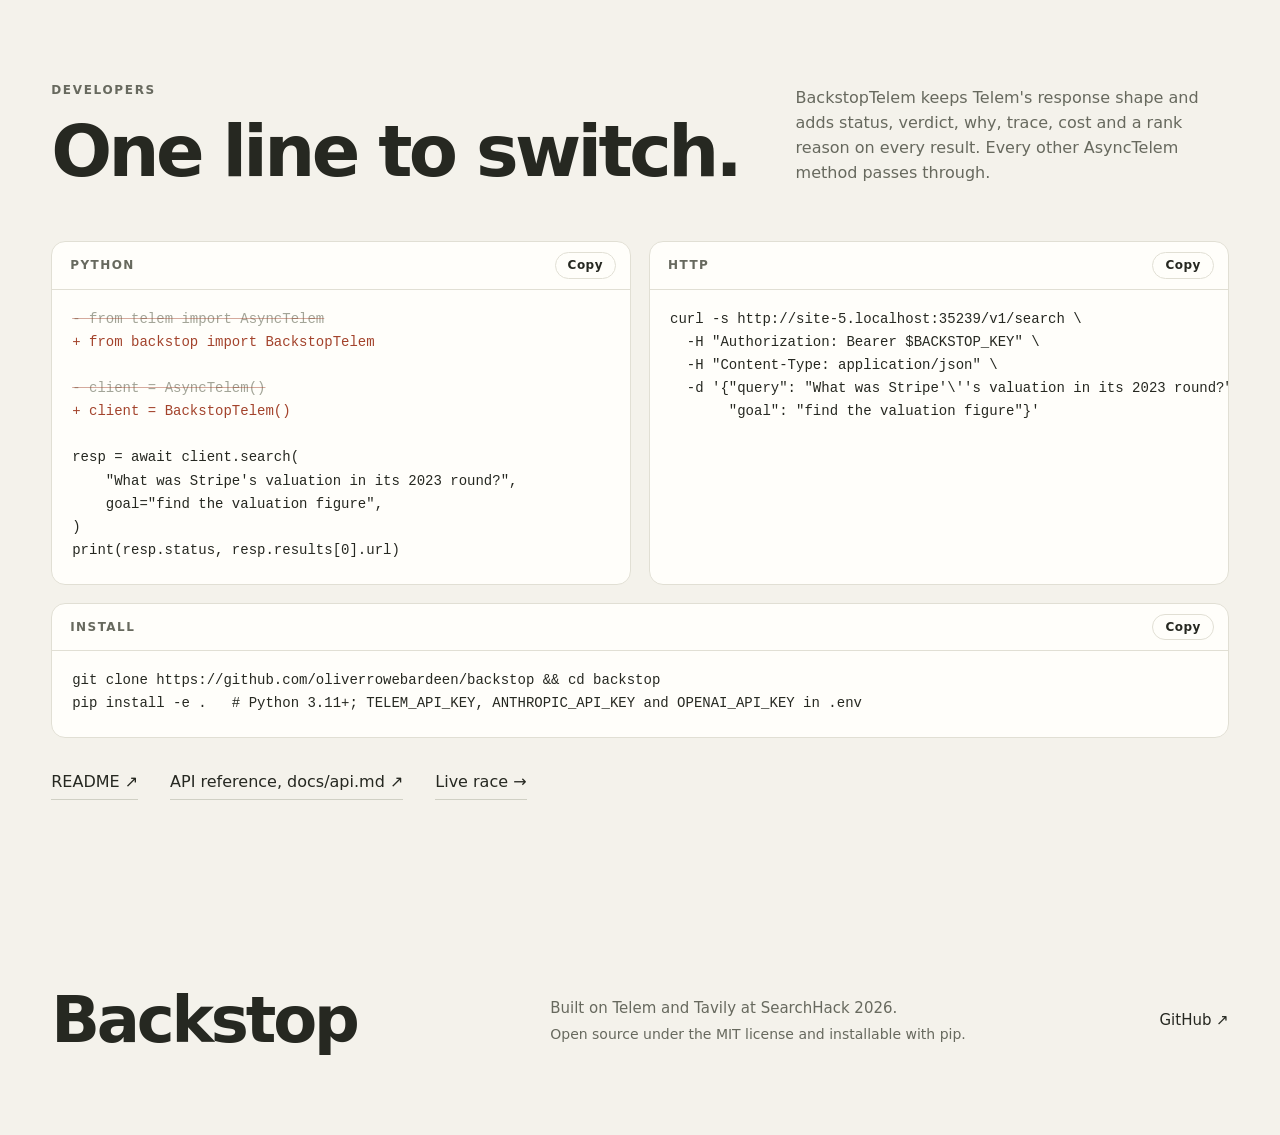
==== commit dfbd7627: "fix: one light page with a continuous dot field and a benchmark table for results Oliver's design re" ====
--- a/ui/index.html
+++ b/ui/index.html
@@ -3,8 +3,8 @@
 <head>
   <meta charset="utf-8">
   <meta name="viewport" content="width=device-width, initial-scale=1">
-  <meta name="theme-color" content="#161714">
-  <meta name="color-scheme" content="light dark">
+  <meta name="theme-color" content="#f4f2eb">
+  <meta name="color-scheme" content="light">
   <title>Backstop · Checked search on Telem</title>
   <meta name="description" content="Backstop asks one engine through Telem, checks the results against the agent's goal, and pays for another engine only when the first one missed.">
   <meta property="og:title" content="Backstop: pay for another search engine only when the first one misses">
@@ -15,6 +15,7 @@
   <script type="module" src="/ui/race.js"></script>
 </head>
 <body>
+  <canvas class="page-dots" aria-hidden="true"></canvas>
   <a class="skip" href="#race">Skip to the live race</a>
 
   <header class="nav" id="top">
@@ -37,10 +38,9 @@
   </header>
 
   <main>
-    <section class="hero dark" aria-labelledby="hero-title">
-      <canvas class="dots" aria-hidden="true"></canvas>
+    <section class="hero" aria-labelledby="hero-title">
       <div class="wrap hero-inner">
-        <p class="label label-dark"><span class="live-dot" aria-hidden="true"></span>Checked search on Telem</p>
+        <p class="label"><span class="live-dot" aria-hidden="true"></span>Checked search on Telem</p>
         <h1 id="hero-title"><span class="h1-line">Same accuracy.</span> <span class="h1-line">Half the&nbsp;cost.</span></h1>
         <p class="hero-sub">Backstop asks one engine through Telem, checks the results against your agent's goal, and pays for another engine only when the first one missed.</p>
         <div class="hero-proof" hidden>
@@ -109,7 +109,7 @@
       <template id="column-template"><article class="race-column"><header class="column-head"><div><span class="column-tag"></span><h3 class="column-name"></h3></div><span class="run-status">Ready</span></header><dl class="counters"><div title="Every engine query Telem runs and bills. One Telem default request can fan out to many engines."><dd class="engine-count">0</dd><dt>Engine calls</dt></div><div title="Engine calls, page reads and the checker."><dd class="search-cost">$0.0000</dd><dt>Search cost</dt></div><div title="Search cost plus the agent model's own turns."><dd class="cost-count">$0.0000</dd><dt>Total cost</dt></div><div><dd class="time-count">0.0<span>s</span></dd><dt>Elapsed time</dt></div></dl><ol class="steps" aria-label="Search events"><li class="empty">Waiting for the question.</li></ol><div class="answer"><p class="answer-label">Final answer</p><p class="answer-text">Following the evidence.</p><div class="sources"></div><details class="answer-details" hidden><summary>Read full answer</summary><p class="answer-full"></p></details><p class="grade-note" hidden>Not graded: a live question has no answer key here.</p><button class="chip-button watch-recorded" type="button" hidden>Watch a recorded run instead</button></div><p class="session">Session pending</p></article></template>
     </section>
 
-    <section class="how light" id="how" aria-labelledby="how-title">
+    <section class="how" id="how" aria-labelledby="how-title">
       <div class="wrap">
         <div class="section-head">
           <div>
@@ -178,7 +178,7 @@
       </div>
     </section>
 
-    <section class="results light" id="results" aria-labelledby="results-title">
+    <section class="results" id="results" aria-labelledby="results-title">
       <div class="wrap">
         <div class="section-head">
           <div>
@@ -191,29 +191,28 @@
           </div>
         </div>
         <div class="headline-numbers"></div>
-        <div class="results-grid">
-          <div class="table-card">
-            <table class="results-table">
-              <caption class="sr-only">Single engine, Telem default and Backstop on the held-out questions</caption>
-              <thead><tr><th scope="col"><span class="sr-only">Metric</span></th><th scope="col">Single engine</th><th scope="col">Telem default</th><th scope="col" class="is-ours">Backstop</th></tr></thead>
-              <tbody></tbody>
-            </table>
-          </div>
-          <figure class="chart-card">
-            <figcaption><p class="label">Accuracy against cost</p><p class="chart-title">Accuracy against total cost per&nbsp;question.</p></figcaption>
-            <div class="accuracy-chart"></div>
-            <p class="chart-note"></p>
-          </figure>
-        </div>
+        <figure class="bench" aria-labelledby="bench-title">
+          <figcaption class="bench-head">
+            <p class="bench-title" id="bench-title">Three setups, same test questions</p>
+            <p class="bench-scale">Accuracy bars run from 0 to 100%. The other bars are scaled to the largest value; shorter is better.</p>
+          </figcaption>
+          <table class="bench-table">
+            <caption class="sr-only">Accuracy, total cost, engine calls and median time per question for each setup</caption>
+            <colgroup><col class="col-setup"><col><col><col><col></colgroup>
+            <thead><tr><th scope="col">Setup</th><th scope="col">Accuracy<span>higher is better</span></th><th scope="col">Cost per question<span>total, all models</span></th><th scope="col">Engine calls<span>per question</span></th><th scope="col">Median time<span>per question</span></th></tr></thead>
+            <tbody></tbody>
+          </table>
+          <p class="bench-foot"></p>
+        </figure>
         <div class="findings"></div>
       </div>
     </section>
 
-    <section class="dev dark" id="developers" aria-labelledby="dev-title">
-      <div class="wrap">
-        <div class="section-head">
-          <div>
-            <p class="label label-dark">Developers</p>
+    <section class="dev" id="developers" aria-labelledby="dev-title">
+      <div class="wrap">
+        <div class="section-head">
+          <div>
+            <p class="label">Developers</p>
             <h2 id="dev-title">One line to&nbsp;switch.</h2>
           </div>
           <p class="section-intro">BackstopTelem keeps Telem's response shape and adds status, verdict, why, trace, cost and a rank reason on every result. Every other AsyncTelem method passes through.</p>
@@ -256,7 +255,7 @@
     </section>
   </main>
 
-  <footer class="footer dark">
+  <footer class="footer">
     <div class="wrap footer-inner">
       <p class="footer-mark">Backstop</p>
       <div>
--- a/ui/style.css
+++ b/ui/style.css
@@ -1,79 +1,44 @@
 /* Backstop product site. Palette comes from the repo's existing UI (race.css):
    paper #f4f2eb, white #fffefa, ink #262821, muted #67695e, rule #d0d0c4,
-   dark #232620, dark-rule #4b4f43, accent #a3432c, accent-light #e8aa8b.
-   Only neutral shades are added. The theme follows the system setting
-   (prefers-color-scheme); the hero, Developers and footer are dark in both. */
+   accent #a3432c. Only neutral shades are added. One light theme for the whole
+   page: every section sits on the same paper and one dot field (ui/dots.js). */
 :root {
   --paper: #f4f2eb;
   --white: #fffefa;
   --ink: #262821;
   --muted: #67695e;
   --rule: #d0d0c4;
-  --dark: #232620;
-  --dark-rule: #4b4f43;
   --accent: #a3432c;
   --accent-light: #e8aa8b;
   /* Added neutrals */
-  --night: #161714;
-  --night-2: #1d1f1b;
-  --night-line: #34372f;
-  --on-dark: #f4f2eb;
-  --on-dark-muted: #a8ac9e;
-  --on-dark-faint: #6f7366;
   --paper-2: #ebe8de;
   --card-line: #e1dfd4;
   --soft: #f7f6f1;
-  /* Accent derivatives */
-  --accent-wash: rgba(163, 67, 44, 0.09);
-  --accent-glow: rgba(232, 170, 139, 0.35);
-  --dot-base: rgba(244, 242, 235, 0.2);
-  --dot-accent: #e8aa8b;
+  --cream: #fffefa;
+  --on-accent: #fffefa;
+  --accent-deep: #8a3622;
+  --accent-wash: rgba(163, 67, 44, 0.08);
+  --accent-glow: rgba(163, 67, 44, 0.16);
+  --accent-line: rgba(163, 67, 44, 0.45);
+  --chip-line: #c9cabe;
+  --connector: #a9ac9e;
+  --faint: #a3a598;
+  --ink-hover: #3a3d33;
+  --bar: #b9bbaf;
+  /* The page-wide dot field (ui/dots.js reads these) */
+  --dot-base: rgba(38, 40, 33, 0.17);
+  --dot-accent: #a3432c;
   /* Type and shape */
   --sans: Inter, "Inter var", ui-sans-serif, system-ui, -apple-system, "Segoe UI", "Helvetica Neue", Arial, sans-serif;
   --mono: ui-monospace, "SFMono-Regular", "SF Mono", Menlo, Consolas, monospace;
   --radius: 14px;
   --radius-lg: 16px;
-  --shadow-card: 0 30px 80px rgba(0, 0, 0, 0.45), 0 2px 0 rgba(255, 255, 255, 0.6) inset;
   --gutter: clamp(20px, 4vw, 64px);
-  /* Roles that change with the theme */
-  --cream: #fffefa;
-  --on-accent: #fffefa;
-  --accent-line: rgba(163, 67, 44, 0.45);
-  --chip-line: #c9cabe;
-  --connector: #a9ac9e;
-  --faint: #a3a598;
-  --ink-hover: #3a3d33;
-  --dot-single: #b5b7aa;
-  --dot-telem: #6f7366;
-  color-scheme: light dark;
-}
-
-/* Dark theme: the light sections take the night palette; accent fills turn coral with night text. */
-@media (prefers-color-scheme: dark) {
-  :root {
-    --paper: #1b1c18;
-    --white: #23251f;
-    --soft: #202219;
-    --paper-2: #2d2f29;
-    --ink: #f4f2eb;
-    --muted: #a8ac9e;
-    --rule: #4b4f43;
-    --card-line: #34372f;
-    --accent: #e8aa8b;
-    --accent-wash: rgba(232, 170, 139, 0.12);
-    --accent-line: rgba(232, 170, 139, 0.5);
-    --on-accent: #161714;
-    --chip-line: #4b4f43;
-    --connector: #6f7366;
-    --faint: #7d8174;
-    --ink-hover: #ffffff;
-    --dot-single: #7d8174;
-    --dot-telem: #c9cbbf;
-  }
+  color-scheme: light;
 }
 
 *, *::before, *::after { box-sizing: border-box; }
-html { scroll-behavior: smooth; scroll-padding-top: 76px; -webkit-text-size-adjust: 100%; }
+html { scroll-behavior: smooth; scroll-padding-top: 76px; -webkit-text-size-adjust: 100%; background: var(--paper); }
 body { margin: 0; background: var(--paper); color: var(--ink); font: 17px/1.55 var(--sans); -webkit-font-smoothing: antialiased; text-rendering: optimizeLegibility; }
 h1, h2, h3, p, ul, ol, dl, dd, figure, blockquote { margin: 0; }
 ul, ol { padding: 0; list-style: none; }
@@ -82,7 +47,6 @@
 button { cursor: pointer; }
 button:disabled { cursor: default; opacity: 0.5; }
 :focus-visible { outline: 2px solid var(--accent); outline-offset: 3px; border-radius: 6px; }
-.dark :focus-visible { outline-color: var(--accent-light); }
 [hidden] { display: none !important; }
 .mono, code, pre { font-family: var(--mono); }
 .sr-only { position: absolute; width: 1px; height: 1px; margin: -1px; padding: 0; overflow: hidden; clip: rect(0 0 0 0); white-space: nowrap; border: 0; }
@@ -91,60 +55,60 @@
 .skip { position: absolute; left: 16px; top: -80px; z-index: 50; background: var(--white); color: var(--ink); padding: 10px 16px; border-radius: 10px; }
 .skip:focus { top: 12px; }
 
+/* One background for the whole page: the dot field stays fixed behind every
+   section, and no section paints its own fill or divider over it. */
+.page-dots { position: fixed; inset: 0; width: 100%; height: 100%; display: block; z-index: 0; pointer-events: none; }
+main, .footer { position: relative; z-index: 1; }
+main > section, main > .race-section { background: transparent; border-top: 0; }
+
 /* Shared type */
 .label { font: 600 12px/1.4 var(--sans); letter-spacing: 0.14em; text-transform: uppercase; color: var(--muted); display: inline-flex; align-items: center; gap: 10px; }
-.label-dark { color: var(--on-dark-muted); }
 h1 { font-weight: 650; font-size: clamp(50px, min(8.6vw, 13vh), 156px); line-height: 0.92; letter-spacing: -0.055em; }
 h2 { font-weight: 650; font-size: clamp(40px, 5.6vw, 100px); line-height: 0.95; letter-spacing: -0.05em; margin-top: 16px; text-wrap: balance; }
 .section-head { display: grid; grid-template-columns: minmax(0, 1.6fr) minmax(0, 1fr); gap: clamp(24px, 4vw, 80px); align-items: end; }
 .section-intro { font-size: clamp(16px, 1.2vw, 19px); color: var(--muted); max-width: 46ch; }
-.dark .section-intro { color: var(--on-dark-muted); }
-.dark { background: var(--night); color: var(--on-dark); }
-.light { background: var(--paper); color: var(--ink); }
 section { position: relative; padding-block: clamp(80px, 9vw, 150px); }
 
 /* Buttons */
 .btn { display: inline-flex; align-items: center; gap: 10px; border-radius: 999px; padding: 11px 20px; font-weight: 600; font-size: 15px; text-decoration: none; border: 1px solid transparent; white-space: nowrap; transition: background 0.15s, border-color 0.15s, color 0.15s; }
 .btn-lg { padding: 15px 26px; font-size: 16px; }
-.btn-primary { background: var(--on-dark); color: var(--night); }
-.btn-primary:hover { background: var(--cream); }
-.btn-accent { background: var(--accent-light); color: var(--night); }
-.btn-accent:hover { background: #f0bea4; }
-.btn-ghost { border-color: var(--night-line); color: var(--on-dark); }
-.btn-ghost:hover { border-color: var(--on-dark-muted); }
+.btn-primary { background: var(--ink); color: var(--paper); }
+.btn-primary:hover { background: var(--ink-hover); }
+.btn-accent { background: var(--accent); color: var(--on-accent); }
+.btn-accent:hover { background: var(--accent-deep); }
+.btn-ghost { border-color: var(--rule); color: var(--ink); background: rgba(255, 254, 250, 0.6); }
+.btn-ghost:hover { border-color: var(--ink); }
 .btn-dark { background: var(--ink); color: var(--paper); border: 0; padding: 13px 22px; }
 .btn-dark:hover { background: var(--ink-hover); }
 
 /* Nav */
-.nav { position: sticky; top: 0; z-index: 40; background: rgba(22, 23, 20, 0.82); color: var(--on-dark); backdrop-filter: saturate(140%) blur(12px); -webkit-backdrop-filter: saturate(140%) blur(12px); border-bottom: 1px solid rgba(255, 255, 255, 0.06); }
+.nav { position: sticky; top: 0; z-index: 40; background: rgba(244, 242, 235, 0.86); color: var(--ink); backdrop-filter: saturate(140%) blur(12px); -webkit-backdrop-filter: saturate(140%) blur(12px); }
 .nav-inner { display: flex; align-items: center; gap: 28px; height: 64px; }
 .wordmark { display: inline-flex; align-items: center; gap: 10px; font-weight: 700; font-size: 19px; letter-spacing: -0.02em; text-decoration: none; }
-.mark { width: 22px; height: 22px; color: var(--accent-light); }
-.nav-links { display: flex; gap: 24px; margin-left: 20px; font-size: 15px; color: var(--on-dark-muted); }
+.mark { width: 22px; height: 22px; color: var(--accent); }
+.nav-links { display: flex; gap: 24px; margin-left: 20px; font-size: 15px; color: var(--muted); }
 .nav-links a, .nav-github { text-decoration: none; }
-.nav-links a:hover, .nav-github:hover { color: var(--on-dark); }
-.nav-actions { margin-left: auto; display: flex; align-items: center; gap: 20px; font-size: 15px; color: var(--on-dark-muted); }
+.nav-links a:hover, .nav-github:hover { color: var(--ink); }
+.nav-actions { margin-left: auto; display: flex; align-items: center; gap: 20px; font-size: 15px; color: var(--muted); }
 
 /* Hero */
-.hero { min-height: min(calc(100svh - 64px), 980px); display: flex; align-items: center; overflow: hidden; padding-block: clamp(56px, 9vh, 110px) clamp(64px, 10vh, 120px); }
-.hero .dots { position: absolute; inset: 0; width: 100%; height: 100%; display: block; }
-.hero::after { content: ""; position: absolute; inset: 0; pointer-events: none; background: radial-gradient(ellipse 60% 70% at 18% 55%, rgba(22, 23, 20, 0.92), rgba(22, 23, 20, 0) 70%), linear-gradient(180deg, rgba(22, 23, 20, 0) 70%, var(--night)); }
+.hero { min-height: min(calc(100svh - 64px), 980px); display: flex; align-items: center; padding-block: clamp(56px, 9vh, 110px) clamp(64px, 10vh, 120px); }
 .hero-inner { position: relative; z-index: 1; }
 .hero h1 { max-width: 12ch; margin-top: 26px; }
 .h1-line { display: block; }
-.hero-sub { margin-top: 34px; max-width: 40ch; font-size: clamp(18px, 1.55vw, 25px); line-height: 1.45; color: #d6d8cd; }
+.hero-sub { margin-top: 34px; max-width: 40ch; font-size: clamp(18px, 1.55vw, 25px); line-height: 1.45; color: #45473e; }
 .hero-proof { margin-top: 30px; }
 .proof-list { display: flex; flex-wrap: wrap; row-gap: 10px; font-size: clamp(16px, 1.25vw, 20px); line-height: 1.3; }
-.proof-list > div { display: flex; align-items: baseline; gap: 7px; padding: 0 20px; border-left: 1px solid var(--night-line); }
+.proof-list > div { display: flex; align-items: baseline; gap: 7px; padding: 0 20px; border-left: 1px solid var(--rule); }
 .proof-list > div:first-child { padding-left: 0; border-left: 0; }
-.proof-list dt { color: #d6d8cd; }
-.proof-list dd { order: -1; font-weight: 650; color: var(--accent-light); font-variant-numeric: tabular-nums; white-space: nowrap; }
-.proof-note { margin-top: 12px; font-size: 14px; color: var(--on-dark-muted); max-width: 72ch; }
-.proof-note a { color: var(--on-dark); }
+.proof-list dt { color: var(--ink); }
+.proof-list dd { order: -1; font-weight: 650; color: var(--accent); font-variant-numeric: tabular-nums; white-space: nowrap; }
+.proof-note { margin-top: 12px; font-size: 14px; color: var(--muted); max-width: 72ch; }
+.proof-note a { color: var(--ink); }
 .hero-ctas { display: flex; flex-wrap: wrap; gap: 14px; margin-top: 42px; }
-.hero-engines { display: flex; flex-wrap: wrap; gap: 8px; margin-top: 56px; font: 13px/1 var(--mono); color: var(--on-dark-muted); }
-.hero-engines li { padding: 8px 12px; border: 1px solid var(--night-line); border-radius: 999px; background: rgba(22, 23, 20, 0.6); }
-.live-dot { width: 8px; height: 8px; border-radius: 50%; background: var(--accent-light); box-shadow: 0 0 0 4px var(--accent-glow); }
+.hero-engines { display: flex; flex-wrap: wrap; gap: 8px; margin-top: 56px; font: 13px/1 var(--mono); color: var(--muted); }
+.hero-engines li { padding: 8px 12px; border: 1px solid var(--card-line); border-radius: 999px; background: rgba(255, 254, 250, 0.75); }
+.live-dot { width: 8px; height: 8px; border-radius: 50%; background: var(--accent); box-shadow: 0 0 0 4px var(--accent-glow); }
 
 /* Shared chips */
 .engine-tag { font: 12px/1 var(--mono); padding: 5px 8px; border-radius: 999px; border: 1px solid var(--card-line); background: var(--soft); color: var(--ink); }
@@ -161,7 +125,6 @@
 .verdict-stale::before { border-radius: 2px; }
 
 /* How it works: one search, left to right */
-.how { background: var(--paper); }
 .flow { position: relative; display: grid; grid-template-columns: minmax(0, 0.9fr) minmax(0, 1fr) minmax(0, 1.15fr) minmax(0, 1.05fr) minmax(0, 0.95fr); gap: clamp(28px, 4.5vw, 84px); margin-top: clamp(40px, 5vw, 72px); padding-top: 56px; padding-bottom: 24px; align-items: start; }
 .flow-lines { position: absolute; top: 0; left: 0; width: 100%; overflow: visible; pointer-events: none; z-index: 0; }
 .flow-col { position: relative; z-index: 1; display: flex; flex-direction: column; gap: 14px; }
@@ -199,7 +162,6 @@
 .strip-card p:last-child { margin-top: 12px; color: var(--muted); font-size: 15px; }
 
 /* Results */
-.results { border-top: 1px solid var(--card-line); }
 .results-status { justify-self: start; display: inline-flex; align-items: center; gap: 8px; font-size: 14px; font-weight: 600; padding: 8px 14px; border-radius: 999px; background: var(--white); border: 1px solid var(--card-line); }
 .results-status::before { content: ""; width: 8px; height: 8px; border-radius: 50%; background: var(--accent); }
 .results-status.is-pending::before { background: transparent; border: 1.5px solid var(--muted); }
@@ -210,64 +172,61 @@
 .headline-tile.is-pending .tile-value { color: var(--faint); font-size: clamp(26px, 2.4vw, 40px); }
 .tile-label { margin-top: 14px; font-weight: 600; }
 .tile-detail { margin-top: 4px; font-size: 14px; color: var(--muted); }
-.results-grid { display: grid; grid-template-columns: minmax(0, 1fr) minmax(0, 1.1fr); gap: 18px; margin-top: 18px; }
-.table-card, .chart-card { background: var(--white); border: 1px solid var(--card-line); border-radius: var(--radius); padding: 10px 24px 18px; }
-.chart-card { padding: 22px 24px 18px; }
-.results-table { width: 100%; border-collapse: collapse; font-size: 15px; }
-.results-table th, .results-table td { text-align: left; padding: 16px 10px; border-bottom: 1px solid var(--card-line); vertical-align: top; }
-.results-table thead th { font: 600 12px/1.4 var(--sans); letter-spacing: 0.1em; text-transform: uppercase; color: var(--muted); padding-top: 14px; }
-.results-table thead th.is-ours { color: var(--accent); }
-.results-table tbody tr:last-child > * { border-bottom: 0; }
-.cell-main { display: block; font-weight: 650; font-size: 17px; font-variant-numeric: tabular-nums; }
-.cell-sub { display: block; margin-top: 3px; font-size: 12.5px; color: var(--muted); font-weight: 400; }
-.results-table th .cell-main { font-size: 15px; }
-td.is-ours { background: var(--accent-wash); }
-td.is-ours .cell-main { color: var(--accent); }
-td.is-pending .cell-main { color: var(--faint); font-weight: 550; font-size: 14px; }
-.chart-title { margin-top: 6px; font-size: 21px; font-weight: 650; letter-spacing: -0.02em; }
-.accuracy-chart { margin-top: 10px; }
-.frontier-svg { width: 100%; height: auto; display: block; }
-.frontier-svg .grid { stroke: var(--card-line); }
-.frontier-svg .axis { stroke: var(--connector); }
-.frontier-svg .tick-label { font: 12px var(--sans); fill: var(--muted); }
-.frontier-svg .axis-label { font: 600 13px var(--sans); fill: var(--ink); letter-spacing: 0.02em; }
-.frontier-svg .dot-single { fill: var(--dot-single); stroke: var(--white); stroke-width: 2; }
-.frontier-svg .dot-telem_default { fill: var(--dot-telem); stroke: var(--white); stroke-width: 2; }
-.frontier-svg .dot-second_opinion { fill: var(--accent); stroke: var(--white); stroke-width: 2.5; }
-.frontier-svg .point-sub { font: 12.5px var(--sans); fill: var(--muted); paint-order: stroke; stroke: var(--white); stroke-width: 6px; }
-.frontier-svg .point-label { font: 650 14px var(--sans); fill: var(--ink); paint-order: stroke; stroke: var(--white); stroke-width: 6px; }
-.frontier-svg .label-ours { fill: var(--accent); }
-.chart-note { margin-top: 6px; font-size: 13px; color: var(--muted); }
-.findings { display: grid; grid-template-columns: repeat(2, minmax(0, 1fr)); gap: 18px; margin-top: 18px; }
-.finding { background: var(--soft); border: 1px solid var(--card-line); border-radius: var(--radius); padding: 22px 24px; }
-.finding-text { margin-top: 10px; font-size: 16px; line-height: 1.55; }
-.findings-note { grid-column: 1 / -1; font-size: 13px; color: var(--muted); max-width: 90ch; }
+
+/* Benchmark: one row per setup, one zero-based bar per metric. */
+.bench { margin-top: 18px; background: var(--white); border: 1px solid var(--card-line); border-radius: var(--radius); padding: 24px 28px 22px; }
+.bench-head { display: flex; flex-wrap: wrap; align-items: baseline; justify-content: space-between; gap: 6px 24px; }
+.bench-title { font-size: 21px; font-weight: 650; letter-spacing: -0.02em; }
+.bench-scale { font-size: 13px; color: var(--muted); }
+.bench-table { width: 100%; margin-top: 18px; border-collapse: collapse; table-layout: fixed; font-variant-numeric: tabular-nums; }
+.bench-table th, .bench-table td { text-align: left; padding: 16px 14px; border-top: 1px solid var(--card-line); vertical-align: middle; }
+.bench-table thead th { border-top: 0; padding-block: 0 12px; font-size: 13px; font-weight: 600; color: var(--ink); vertical-align: bottom; }
+.bench-table thead th span { display: block; font-weight: 400; color: var(--muted); }
+.bench-table .col-setup { width: 21%; }
+.bench-table tbody th { font-size: 17px; font-weight: 650; letter-spacing: -0.01em; }
+.bench-table tbody th span { display: block; margin-top: 2px; font-size: 13px; font-weight: 400; color: var(--muted); letter-spacing: 0; }
+.bench-table tr.is-ours > * { background: var(--accent-wash); }
+.bench-table tr.is-ours th { color: var(--accent); box-shadow: inset 3px 0 0 var(--accent); }
+.metric { display: grid; grid-template-columns: 4.6em minmax(0, 1fr); align-items: center; gap: 12px; }
+.metric-value { font-size: 17px; font-weight: 600; white-space: nowrap; }
+.is-ours .metric-value { color: var(--accent); }
+.metric-bar { height: 8px; border-radius: 999px; background: var(--paper-2); overflow: hidden; }
+.metric-bar > span { display: block; height: 100%; border-radius: inherit; background: var(--bar); }
+.is-ours .metric-bar > span { background: var(--accent); }
+.bench-foot { margin-top: 14px; font-size: 13px; color: var(--muted); max-width: 110ch; }
+
+/* Findings: an editorial list with hairline rules, not cards. */
+.findings { margin-top: clamp(56px, 6vw, 96px); }
+.finding-list { display: grid; grid-template-columns: repeat(2, minmax(0, 1fr)); gap: 32px clamp(32px, 4vw, 72px); }
+.finding { border-top: 1px solid var(--ink); padding-top: 16px; }
+.finding-label { font-size: 15px; font-weight: 650; color: var(--accent); }
+.finding-text { margin-top: 10px; font-size: 17px; line-height: 1.6; max-width: 62ch; }
+.findings-note { margin-top: 28px; font-size: 13px; color: var(--muted); max-width: 90ch; }
 .pending-box { padding: 40px 20px; text-align: center; color: var(--faint); font-weight: 600; border: 1px dashed var(--rule); border-radius: var(--radius); }
 
 /* Developers */
-.dev { background: var(--night); }
 .code-grid { display: grid; grid-template-columns: minmax(0, 1fr) minmax(0, 1fr); gap: 18px; margin-top: 56px; }
-.code-card { background: var(--night-2); border: 1px solid var(--night-line); border-radius: var(--radius); overflow: hidden; }
+.code-card { background: var(--white); border: 1px solid var(--card-line); border-radius: var(--radius); overflow: hidden; }
 .code-card-wide { grid-column: 1 / -1; }
-.code-head { display: flex; justify-content: space-between; align-items: center; padding: 10px 14px 10px 18px; border-bottom: 1px solid var(--night-line); font: 600 12px/1.4 var(--sans); letter-spacing: 0.12em; text-transform: uppercase; color: var(--on-dark-muted); }
-.copy { border: 1px solid var(--night-line); background: transparent; color: var(--on-dark); border-radius: 999px; padding: 5px 12px; font: 600 12px/1.2 var(--sans); letter-spacing: 0.04em; text-transform: none; }
-.copy:hover { border-color: var(--on-dark-muted); }
-.code-card pre { margin: 0; padding: 18px 20px 22px; overflow-x: auto; font-size: 14px; line-height: 1.65; color: #e3e5da; }
+.code-head { display: flex; justify-content: space-between; align-items: center; padding: 10px 14px 10px 18px; border-bottom: 1px solid var(--card-line); font: 600 12px/1.4 var(--sans); letter-spacing: 0.12em; text-transform: uppercase; color: var(--muted); }
+.copy { border: 1px solid var(--card-line); background: transparent; color: var(--ink); border-radius: 999px; padding: 5px 12px; font: 600 12px/1.2 var(--sans); letter-spacing: 0.04em; text-transform: none; }
+.copy:hover { border-color: var(--ink); }
+.code-card pre { margin: 0; padding: 18px 20px 22px; overflow-x: auto; font-size: 14px; line-height: 1.65; color: var(--ink); }
 .line { display: inline-block; width: 100%; }
-.line.del { color: #8f9284; text-decoration: line-through; text-decoration-color: rgba(232, 170, 139, 0.6); }
-.line.del::before { content: "- "; color: #8f9284; }
-.line.add { color: var(--accent-light); }
+.line.del { color: var(--faint); text-decoration: line-through; text-decoration-color: var(--accent-line); }
+.line.del::before { content: "- "; color: var(--faint); }
+.line.add { color: var(--accent); }
 .line.add::before { content: "+ "; }
 .dev-links { display: flex; flex-wrap: wrap; gap: 14px 32px; margin-top: 32px; font-size: 16px; }
-.dev-links a { text-decoration: none; border-bottom: 1px solid var(--night-line); padding-bottom: 4px; }
-.dev-links a:hover { border-color: var(--accent-light); }
+.dev-links a { text-decoration: none; border-bottom: 1px solid var(--rule); padding-bottom: 4px; }
+.dev-links a:hover { border-color: var(--accent); }
 
 /* Footer */
-.footer { padding-block: 56px 64px; border-top: 1px solid var(--night-line); }
-.footer-inner { display: flex; flex-wrap: wrap; align-items: center; justify-content: space-between; gap: 24px 48px; color: var(--on-dark-muted); font-size: 15px; }
-.footer-mark { font-weight: 700; font-size: clamp(40px, 5vw, 72px); letter-spacing: -0.05em; color: var(--on-dark); }
-.footer-note { margin-top: 4px; font-size: 14px; color: var(--on-dark-faint); }
-.footer a { text-decoration: none; color: var(--on-dark); }
+.footer { padding-block: 56px 64px; }
+.footer-inner { display: flex; flex-wrap: wrap; align-items: center; justify-content: space-between; gap: 24px 48px; color: var(--muted); font-size: 15px; }
+.footer-mark { font-weight: 700; font-size: clamp(40px, 5vw, 72px); letter-spacing: -0.05em; color: var(--ink); }
+.footer-note { margin-top: 4px; font-size: 14px; color: var(--muted); }
+.footer a { text-decoration: none; color: var(--ink); }
 
 /* Live race (the race view, now a section). No background or divider of its own: the page shows through. */
 .race-section { --r-bg: var(--paper); --r-card: var(--white); --r-ink: var(--ink); --r-muted: var(--muted); --r-line: var(--card-line); --r-chip: var(--soft); --r-accent: var(--accent); --r-input: var(--white);
@@ -374,7 +333,9 @@
   .flow-col { padding-left: 22px; border-left: 1px dashed var(--rule); }
   .headline-numbers { grid-template-columns: repeat(2, minmax(0, 1fr)); }
   .strip { grid-template-columns: 1fr; }
-  .results-grid, .code-grid, .findings, .columns { grid-template-columns: 1fr; }
+  .code-grid, .finding-list, .columns { grid-template-columns: 1fr; }
+  .bench-table .col-setup { width: 24%; }
+  .metric { grid-template-columns: 1fr; gap: 8px; }
 }
 @media (max-width: 680px) {
   body { font-size: 16px; }
@@ -384,9 +345,18 @@
   .strip, .headline-numbers { grid-template-columns: 1fr; }
   .proof-list { flex-direction: column; }
   .proof-list > div { padding: 0; border-left: 0; }
-  .results-table th, .results-table td { padding: 12px 6px; }
-  .cell-main { font-size: 15px; }
-  .results-table th .cell-sub { display: none; }
+  .bench { padding: 20px 18px 18px; }
+  .bench-table, .bench-table tbody, .bench-table tr, .bench-table th, .bench-table td { display: block; width: 100%; }
+  .bench-table thead { display: none; }
+  .bench-table tbody tr { border-top: 1px solid var(--card-line); padding: 14px 12px; }
+  .bench-table tbody th, .bench-table tbody td { border-top: 0; padding: 0; }
+  .bench-table tbody td { display: grid; grid-template-columns: 8.5em minmax(0, 1fr); align-items: center; gap: 10px; margin-top: 10px; }
+  .bench-table tbody td::before { content: attr(data-label); font-size: 13px; color: var(--muted); }
+  .bench-table tr.is-ours th { box-shadow: none; }
+  .bench-table tr.is-ours { box-shadow: inset 3px 0 0 var(--accent); background: var(--accent-wash); }
+  .bench-table tr.is-ours > * { background: transparent; }
+  .metric { grid-template-columns: 4.4em minmax(0, 1fr); gap: 10px; }
+  .metric-value { font-size: 15px; }
 }
 
 /* ?still=1 freezes motion for screenshots */
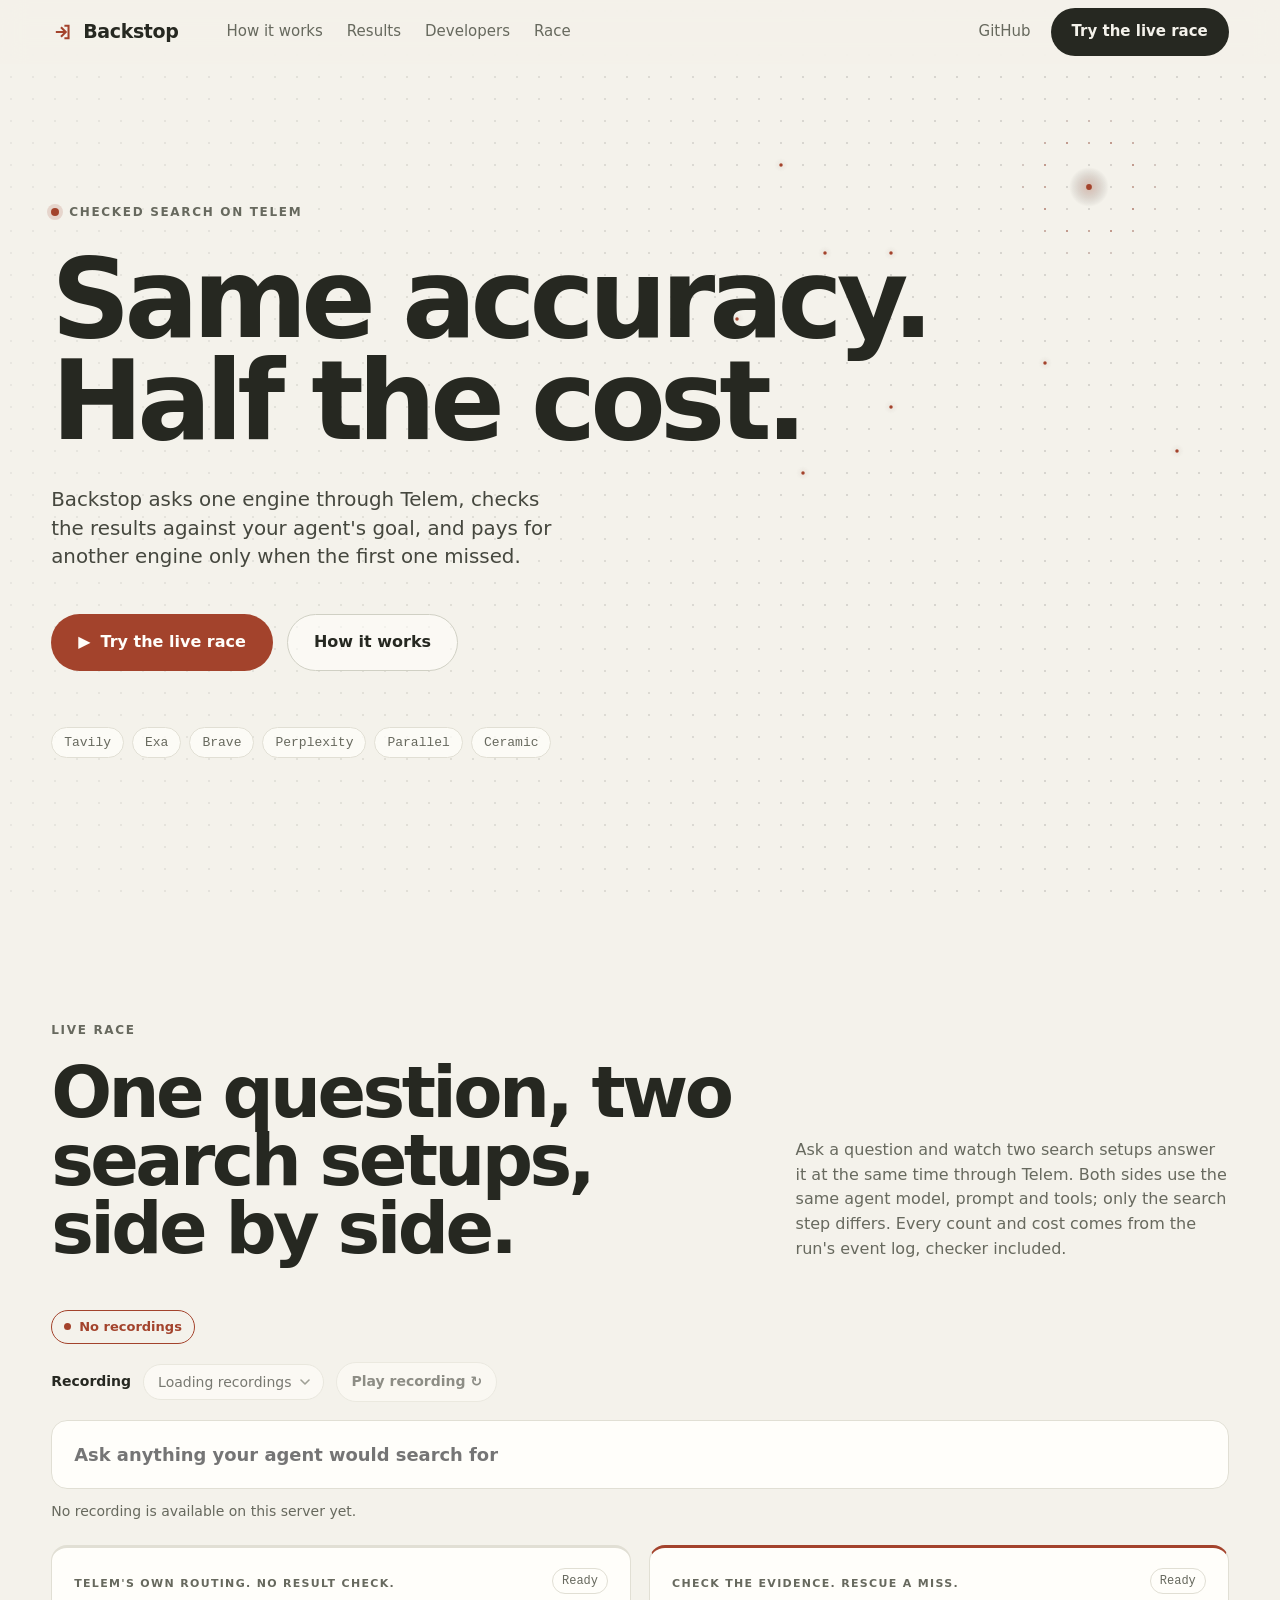
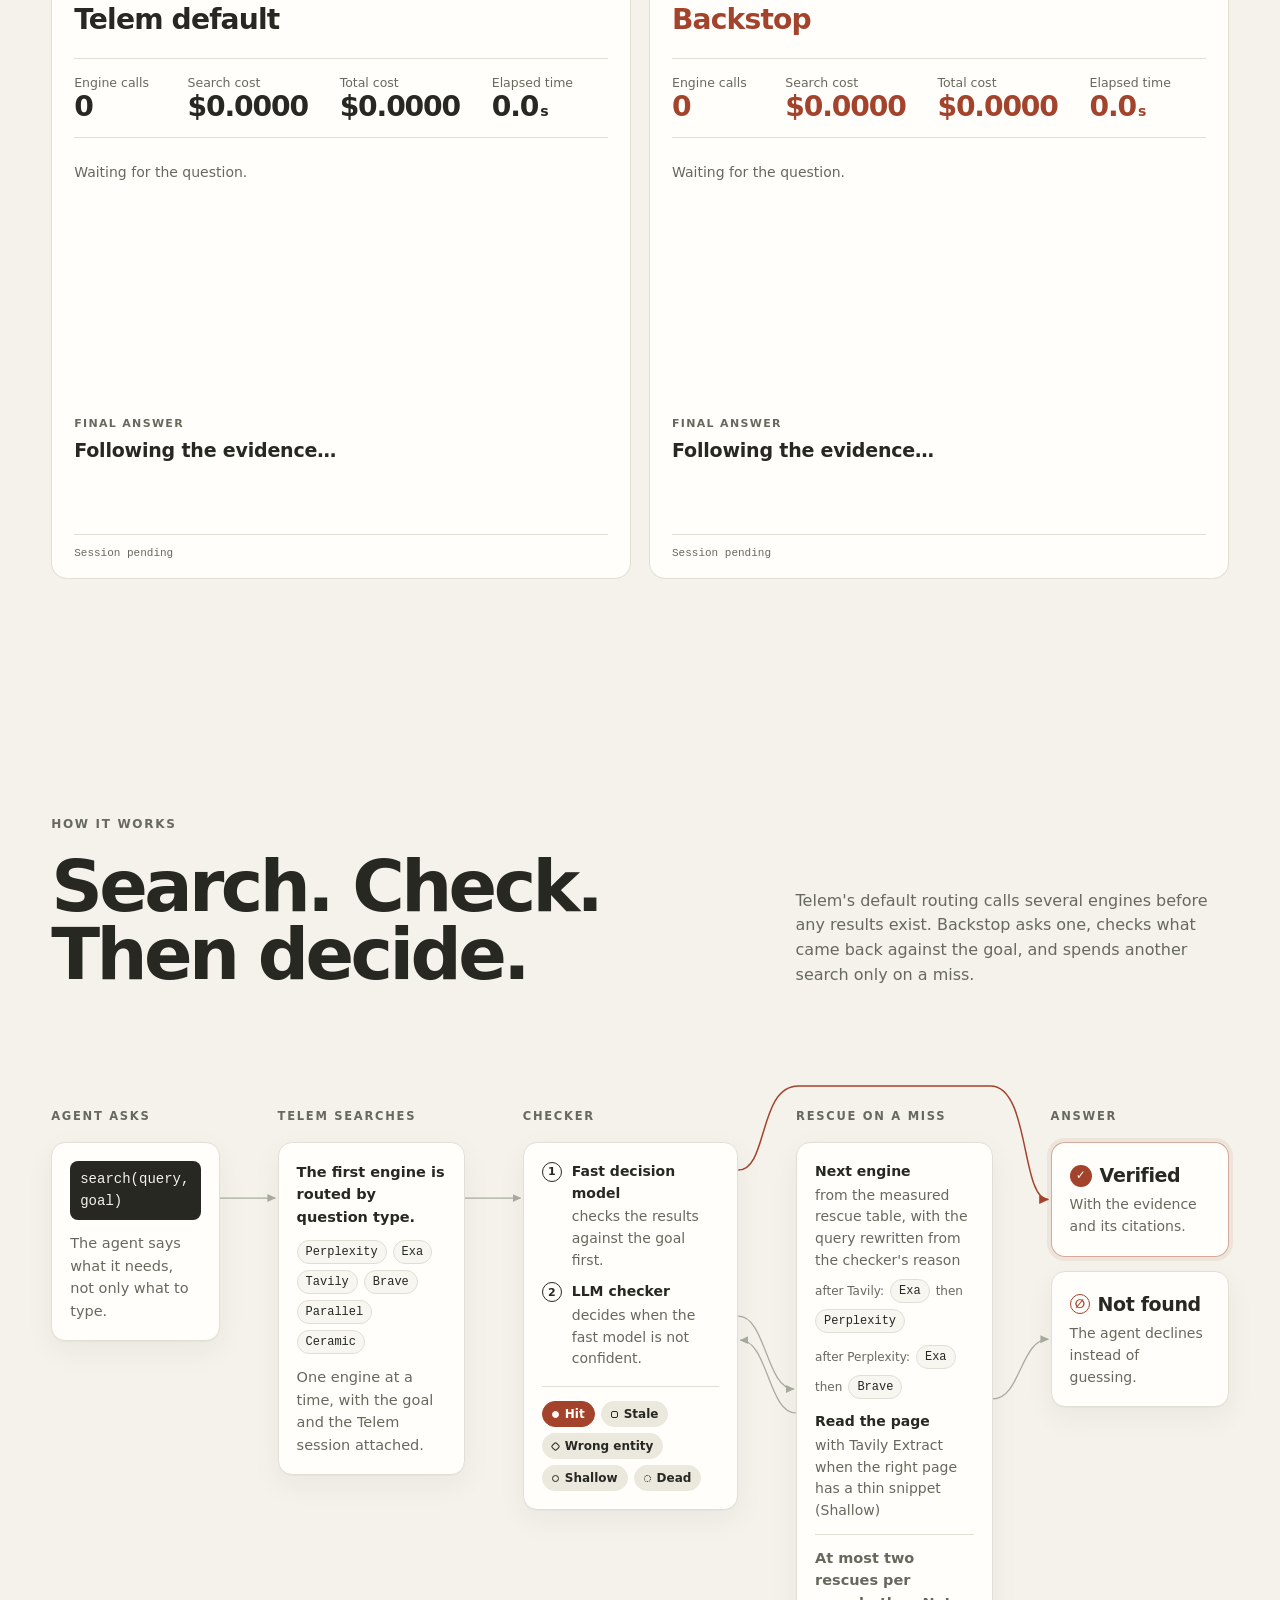
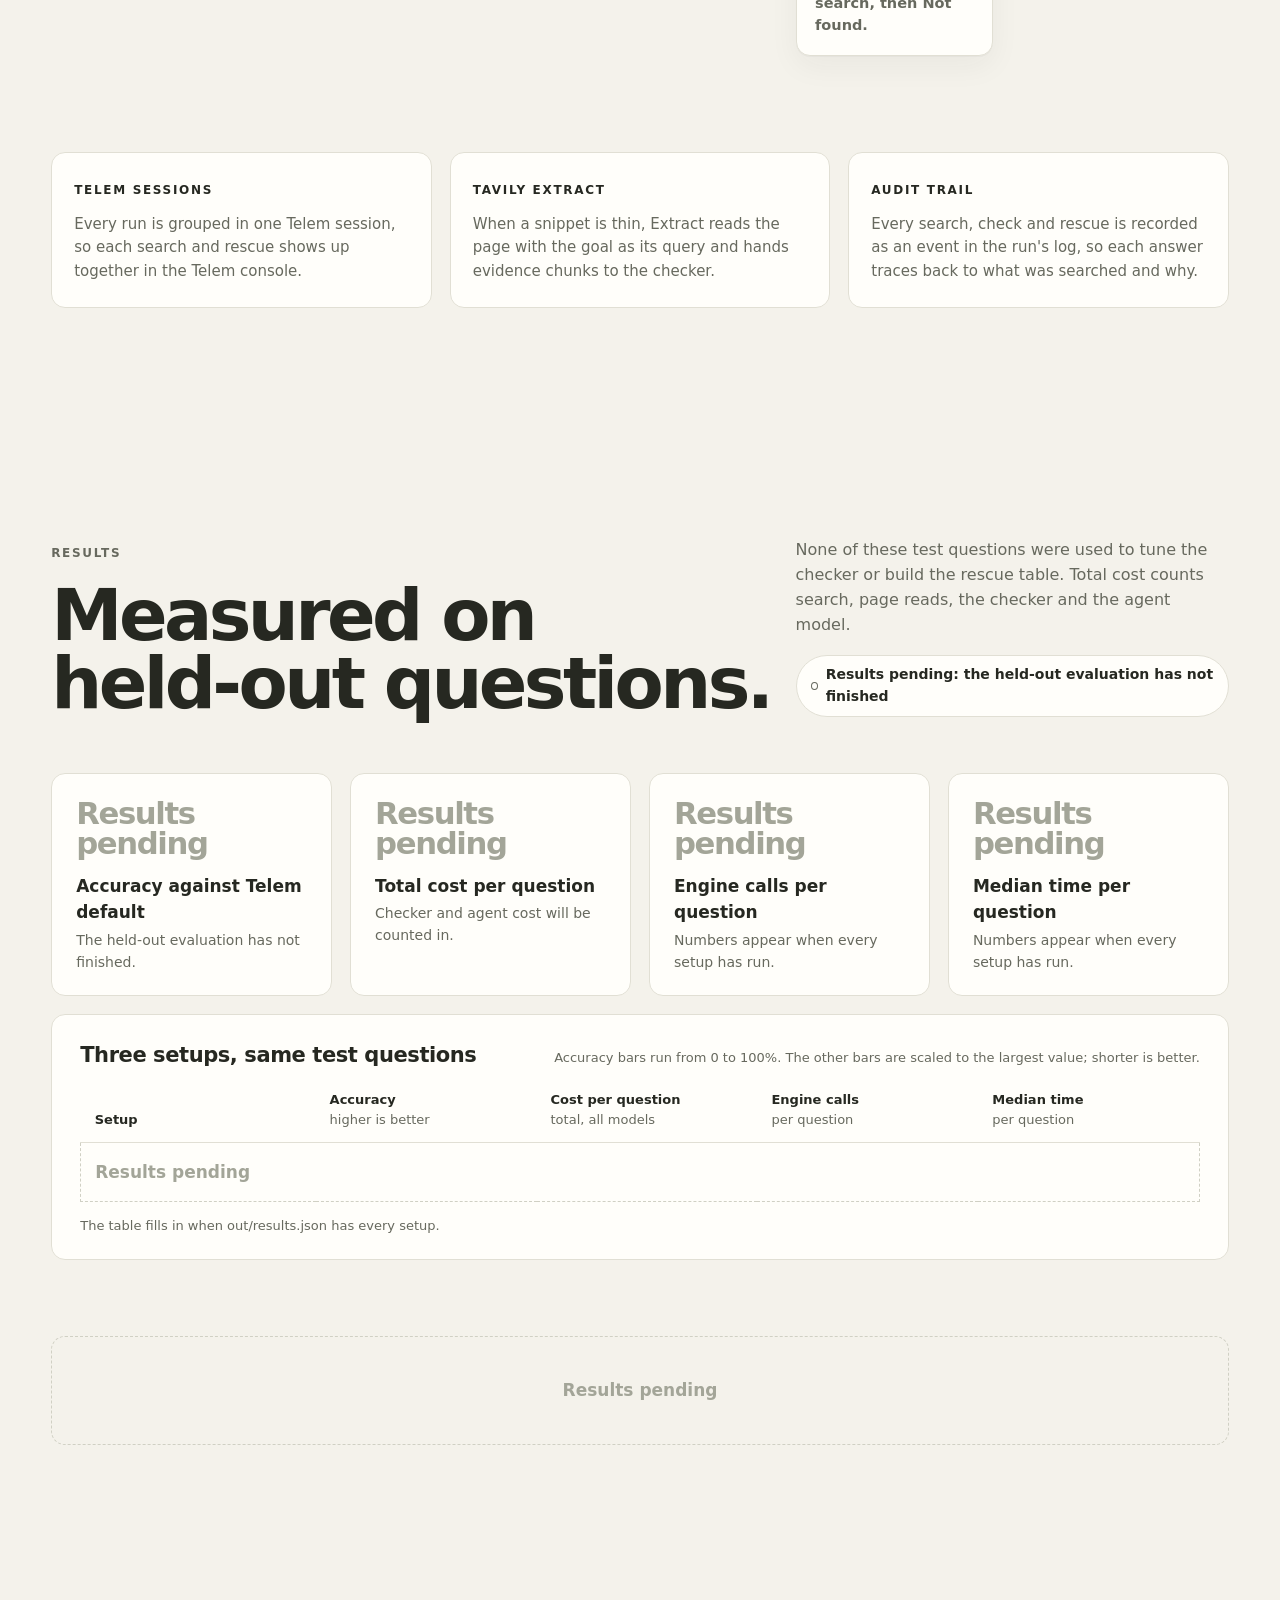
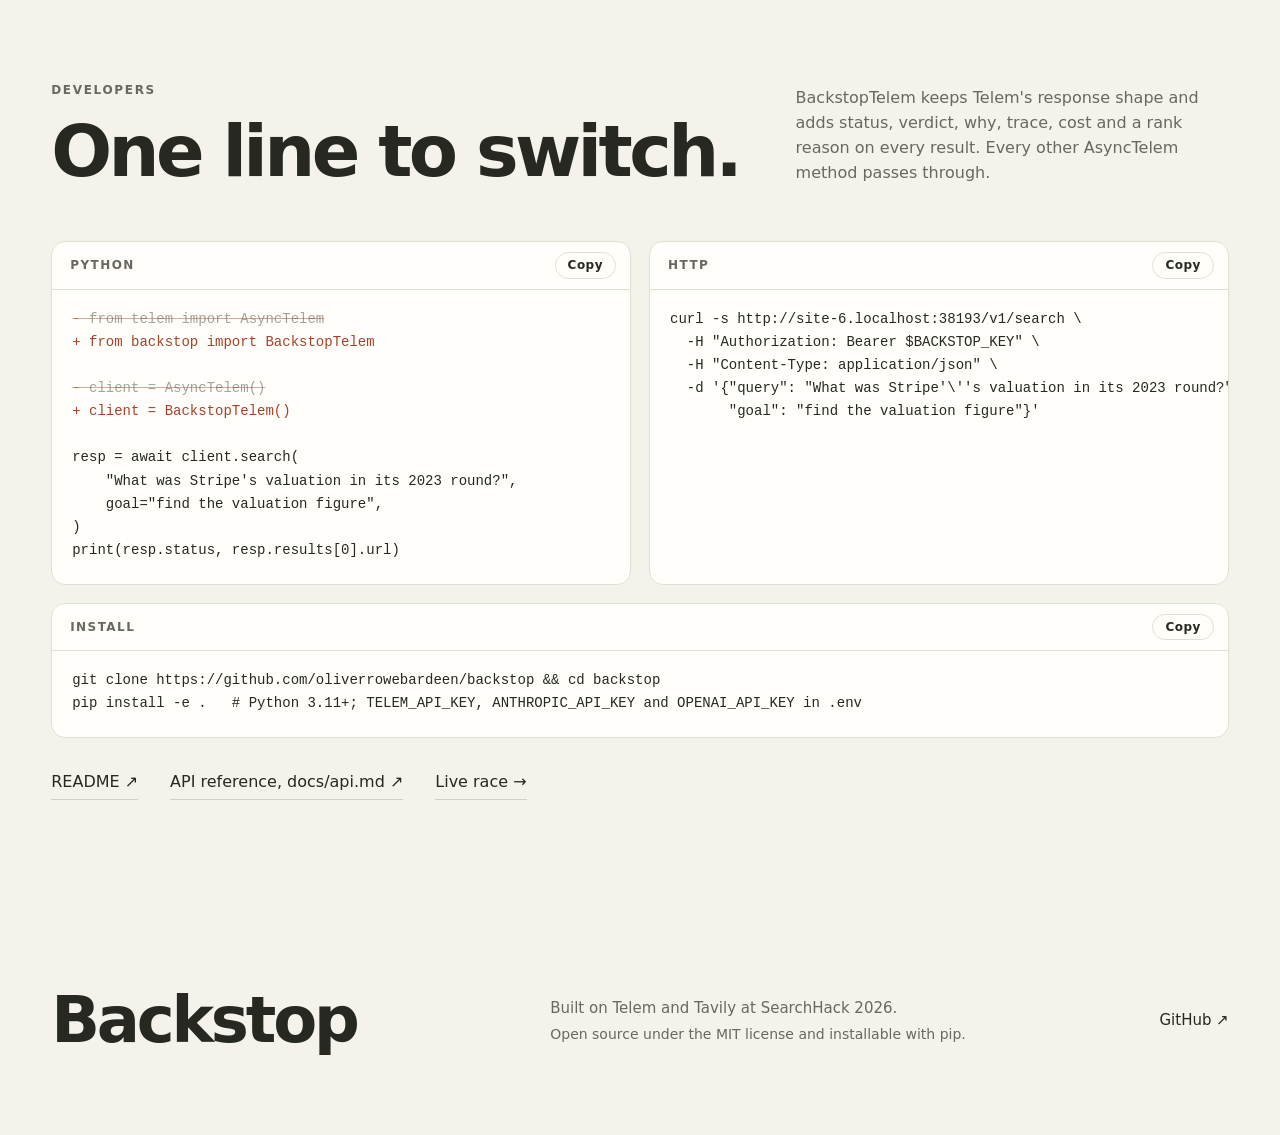
==== commit a906c2ac: "fix: remove the demo code from live races Oliver dropped the demo code: a visitor should be able to " ====
--- a/ui/index.html
+++ b/ui/index.html
@@ -99,7 +99,6 @@
         </form>
         <p id="question-error" class="race-error" role="alert" hidden></p>
         <div class="example-chips" id="example-chips" aria-label="Example questions" hidden></div>
-        <div id="demo-code-box" class="race-credentials" hidden><label for="demo-code">Demo code</label><input id="demo-code" type="password" autocomplete="off" spellcheck="false" aria-describedby="demo-help"><p id="demo-help">Ask the team for the code. It is remembered in this browser.</p></div>
         <div id="credentials" class="race-credentials" hidden><label for="api-key">Backstop API key</label><input id="api-key" type="password" autocomplete="off" spellcheck="false" aria-describedby="key-help"><p id="key-help">Required for live races on this server. Kept only in this page until you close or reload it.</p></div>
         <p id="race-message" class="race-message" role="status"></p>
         <div class="columns" id="columns"></div>
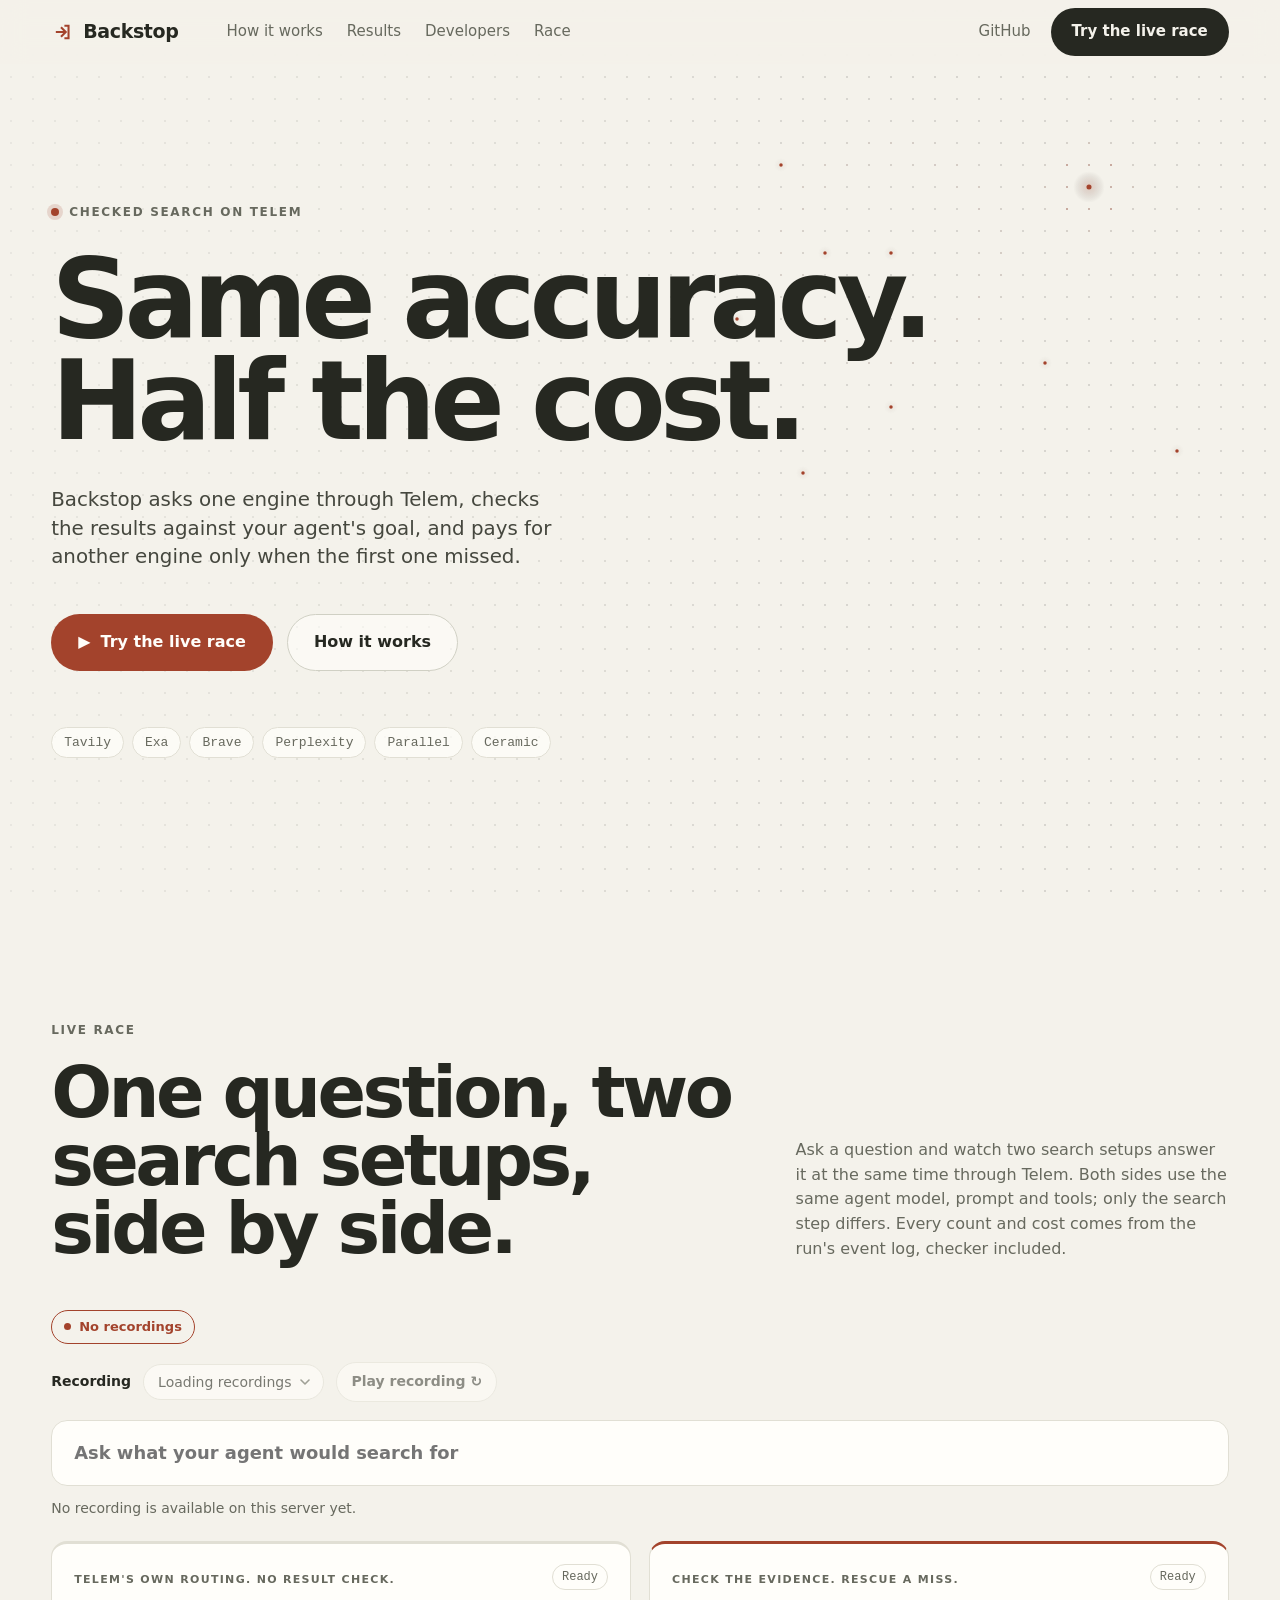
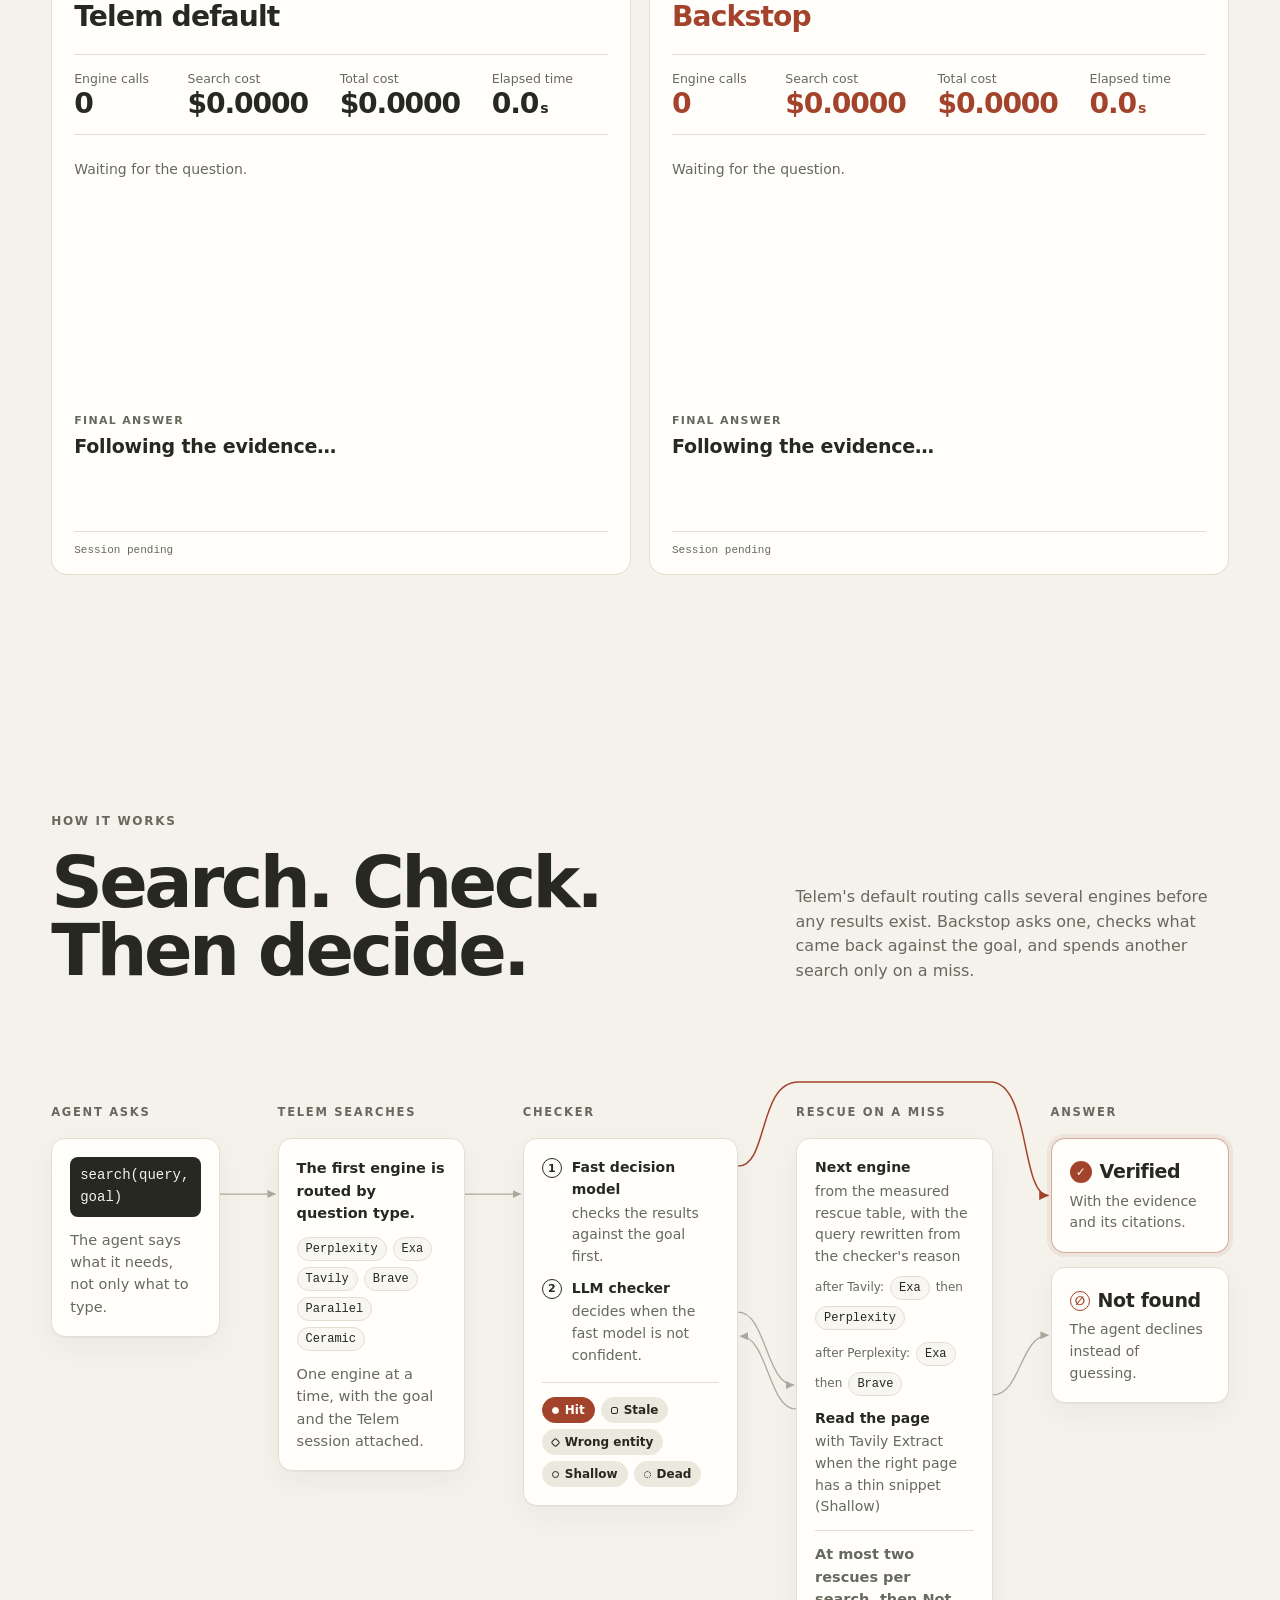
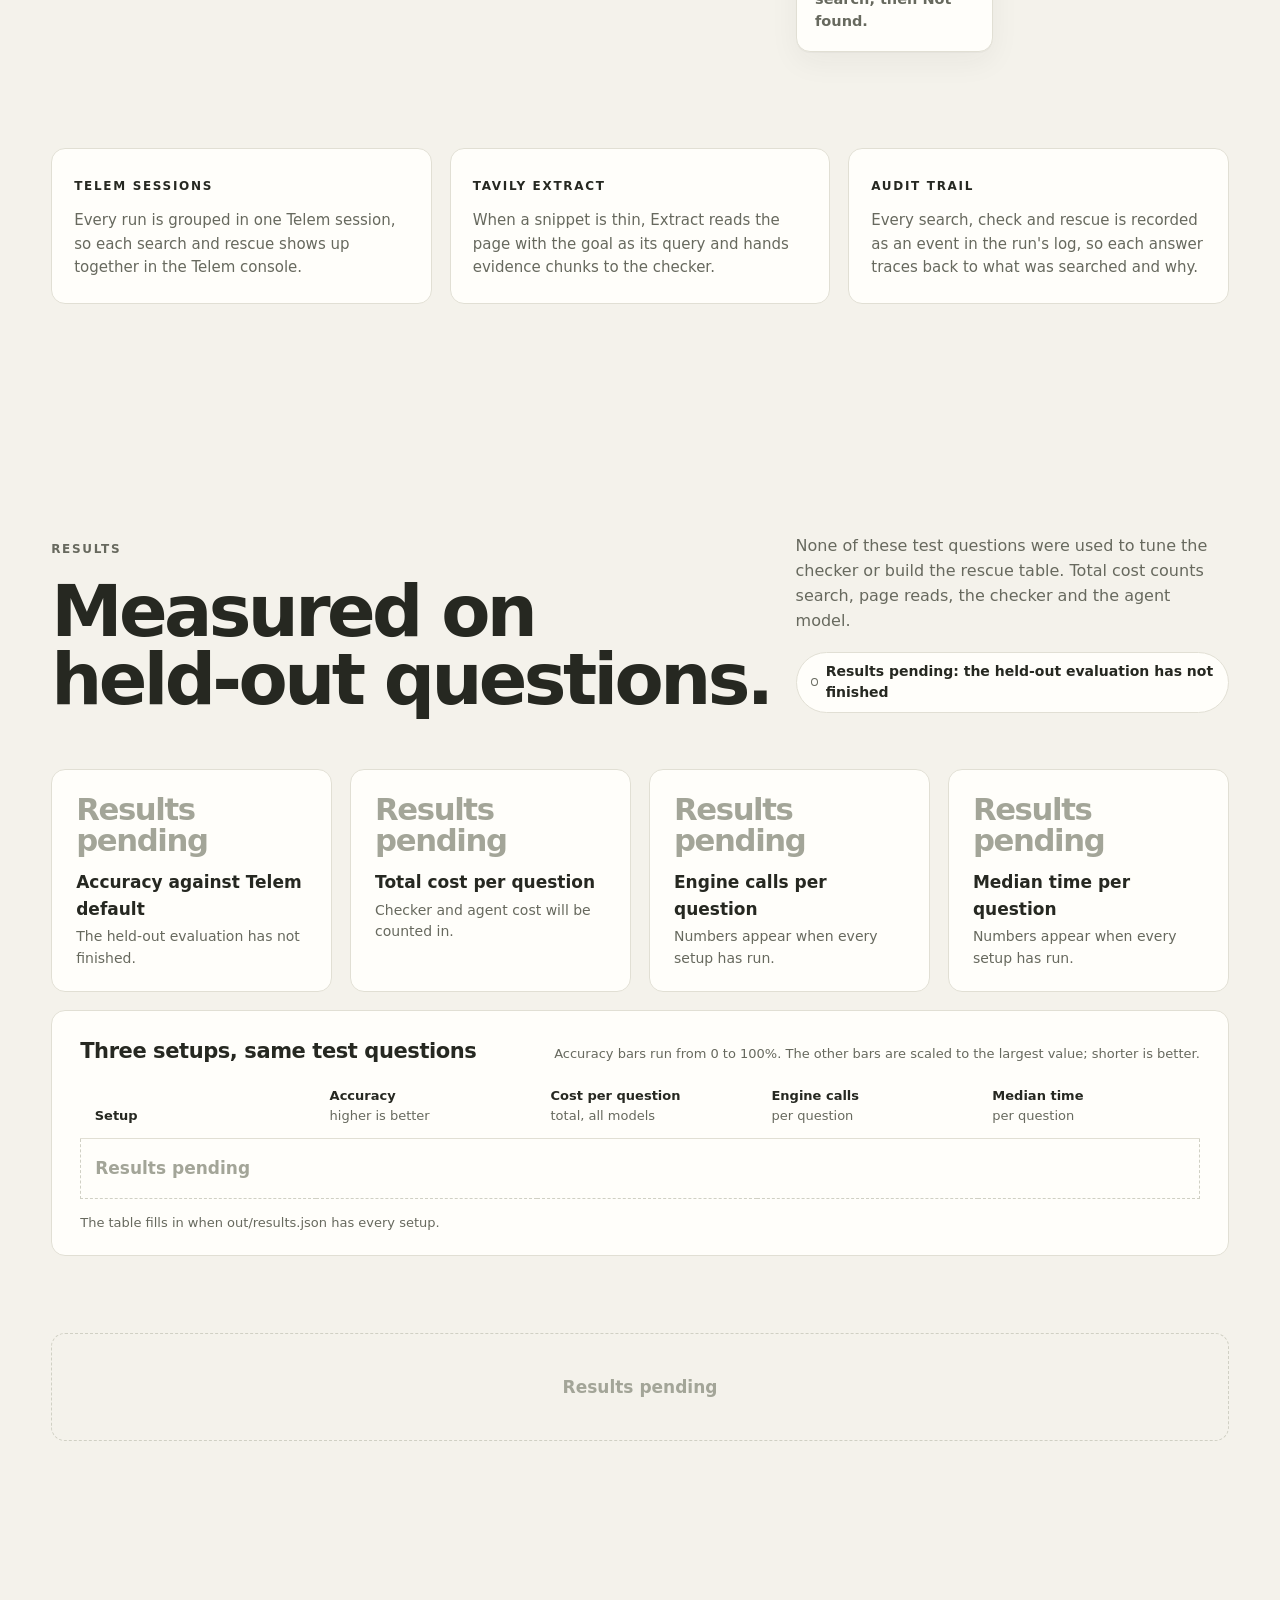
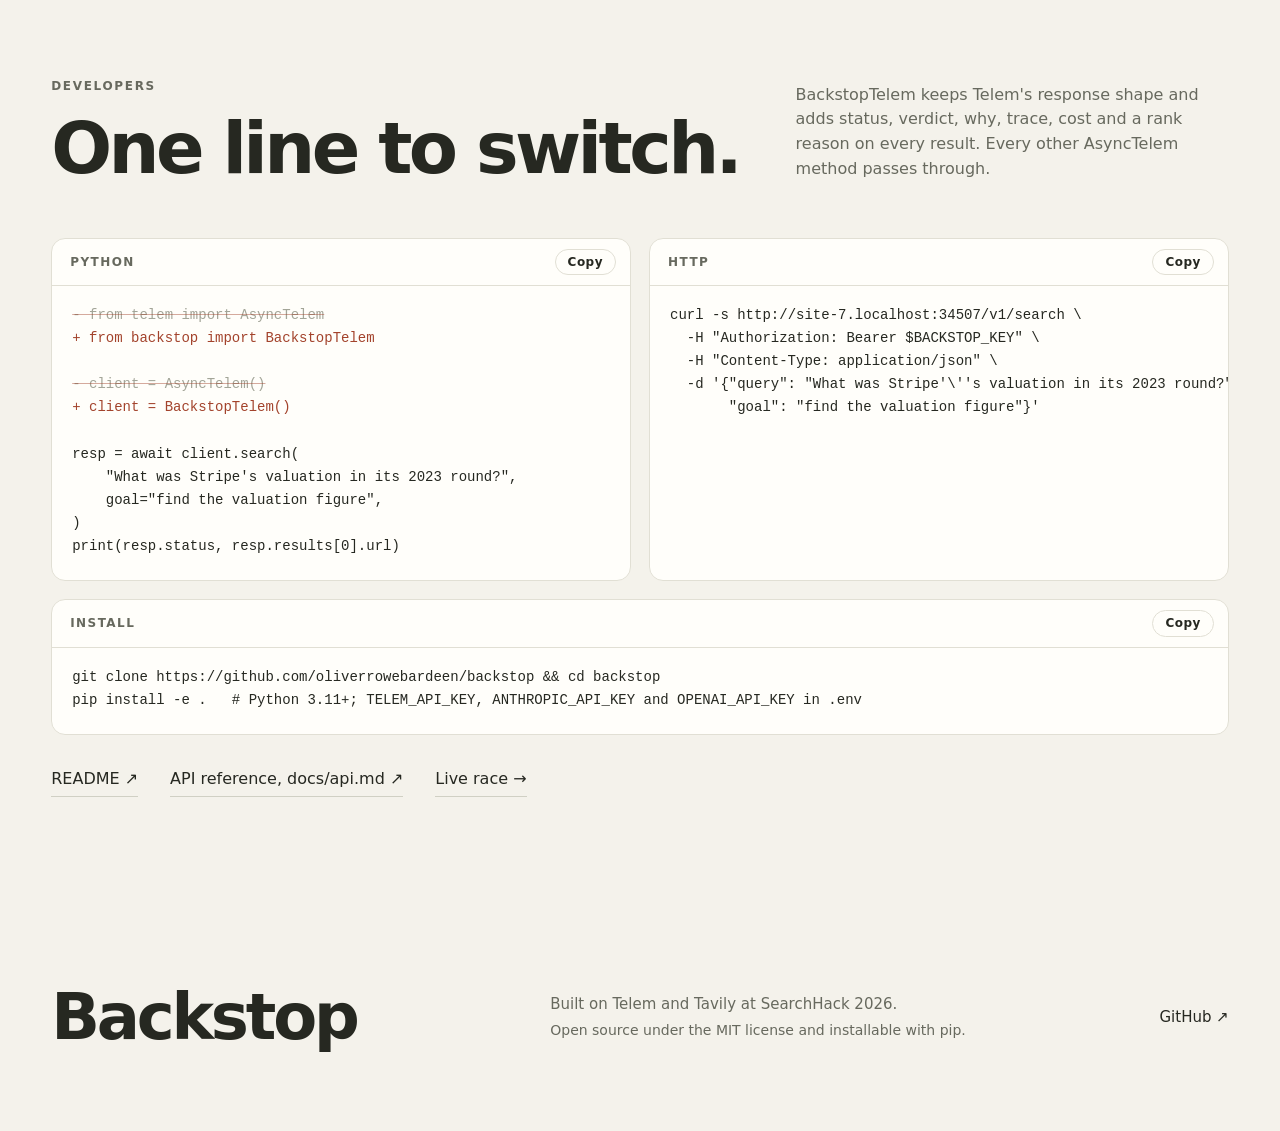
==== commit dc3035d7: "fix: let the race question box wrap so long questions show in full The question was a single-line in" ====
--- a/ui/index.html
+++ b/ui/index.html
@@ -88,7 +88,7 @@
         <form id="race-form" class="race-form" novalidate>
           <div class="race-input">
             <label class="sr-only" for="question">Your question</label>
-            <input id="question" name="question" readonly placeholder="Ask anything your agent would search for" maxlength="300" required autocomplete="off" aria-describedby="question-error">
+            <textarea id="question" name="question" rows="1" readonly placeholder="Ask what your agent would search for" maxlength="300" required autocomplete="off" aria-describedby="question-error"></textarea>
             <button class="btn btn-dark" id="run-button" type="submit" hidden disabled>Run race <span aria-hidden="true">&#8599;</span></button>
           </div>
           <div class="setup-pickers" id="setup-pickers" hidden>
--- a/ui/style.css
+++ b/ui/style.css
@@ -242,7 +242,7 @@
 .race-badge.is-live::before { animation: live-pulse 1.6s ease-in-out infinite; }
 @keyframes live-pulse { 50% { opacity: 0.3; } }
 #replay-controls { margin-top: 18px; }
-.race-input { display: flex; flex: 1 1 420px; gap: 10px; align-items: center; min-width: 0; }
+.race-input { display: flex; flex: 1 1 420px; gap: 10px; align-items: flex-end; min-width: 0; }
 .race-error { margin-top: 8px; font-size: 14px; font-weight: 600; color: var(--r-accent); }
 .example-chips { display: flex; flex-wrap: wrap; gap: 8px; margin-top: 12px; }
 .example-chip { border: 1px solid var(--r-line); background: var(--r-card); color: var(--r-ink); border-radius: 999px; padding: 7px 13px; font-size: 13.5px; text-align: left; }
@@ -264,8 +264,14 @@
 .chip-button:hover:not(:disabled) { border-color: var(--r-muted); }
 .chip-button-strong { background: var(--r-ink); color: var(--r-bg); border-color: var(--r-ink); }
 .race-form { display: flex; flex-wrap: wrap; gap: 12px; align-items: center; margin-top: 18px; padding: 10px; border: 1px solid var(--r-line); border-radius: var(--radius-lg); background: var(--r-card); }
-.race-form input { flex: 1 1 auto; min-width: 0; border: 0; background: transparent; color: var(--r-ink); font-size: clamp(17px, 1.4vw, 21px); font-weight: 550; padding: 10px 12px; }
-.race-form input:focus-visible { outline-offset: 0; }
+/* The question wraps and grows to its full length (race.js sets the height); Enter still runs the race. */
+.race-form textarea { flex: 1 1 auto; min-width: 0; display: block; border: 0; background: transparent; font: inherit; color: var(--r-ink); font-size: clamp(17px, 1.4vw, 21px); font-weight: 550; line-height: 1.35; padding: 10px 12px; resize: none; overflow: hidden; overflow-wrap: anywhere; }
+.race-form textarea:focus-visible { outline-offset: 0; }
+@media (max-width: 680px) {
+  .race-input { flex-wrap: wrap; }
+  .race-input textarea { flex-basis: 100%; }
+  .race-input .btn { margin-left: auto; }
+}
 .setup-pickers { display: flex; align-items: center; gap: 10px; flex-wrap: wrap; font-size: 13px; line-height: 1; color: var(--r-muted); }
 .setup-pickers label { display: inline-flex; align-items: center; gap: 8px; min-width: 0; }
 .race-note, .race-message { margin-top: 12px; font-size: 14px; color: var(--r-muted); }
